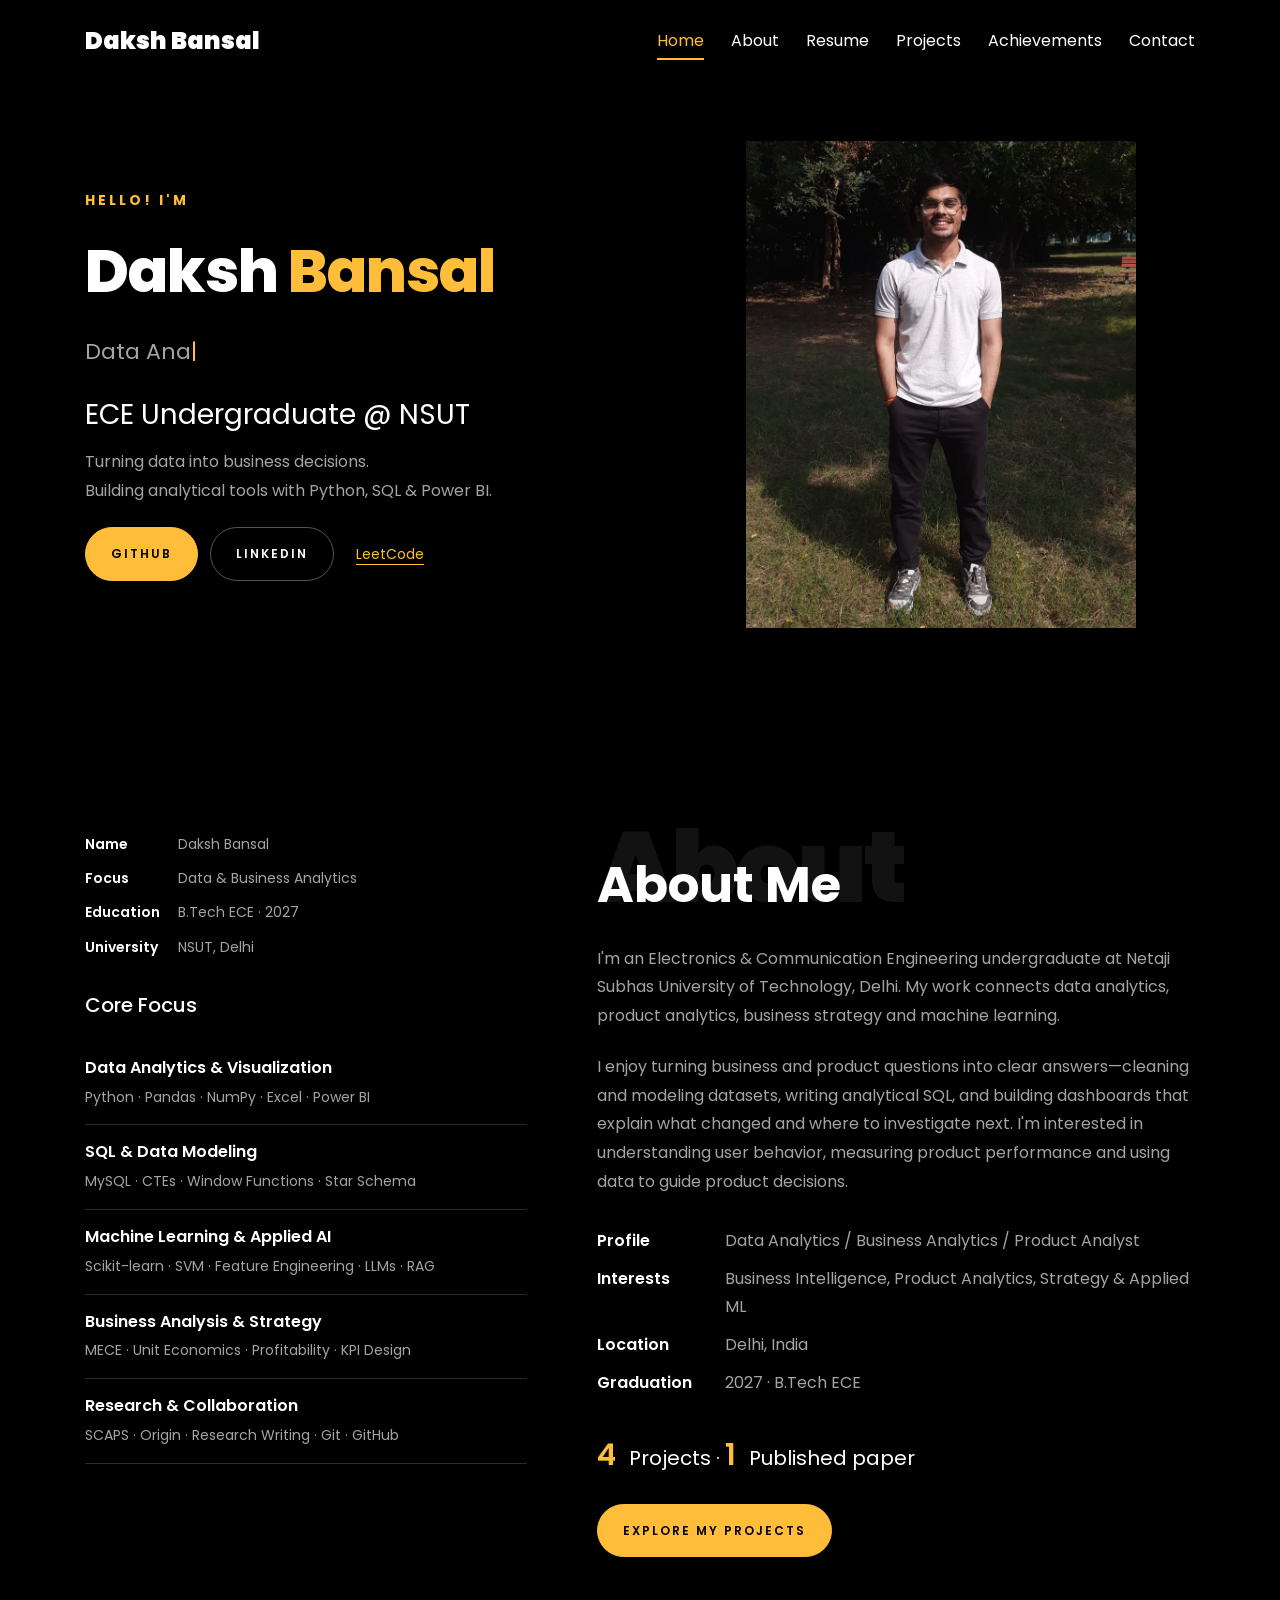
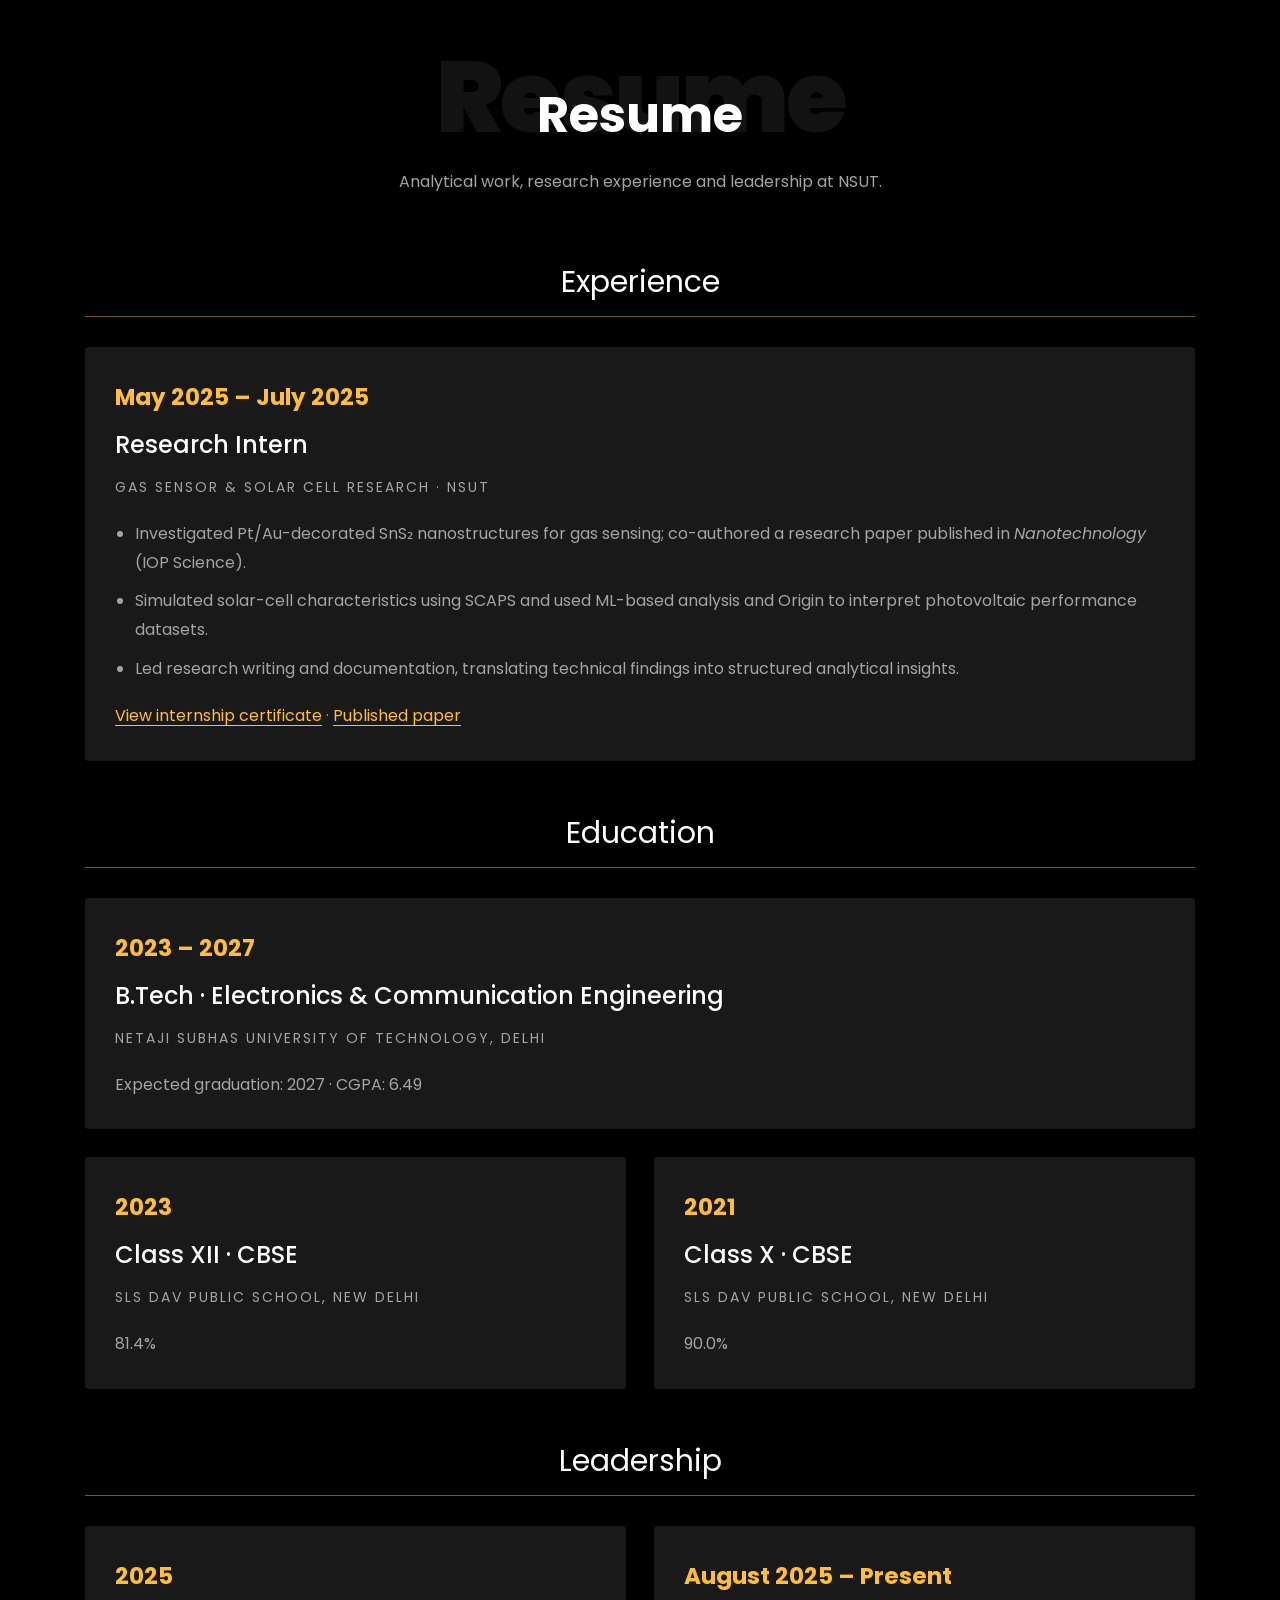
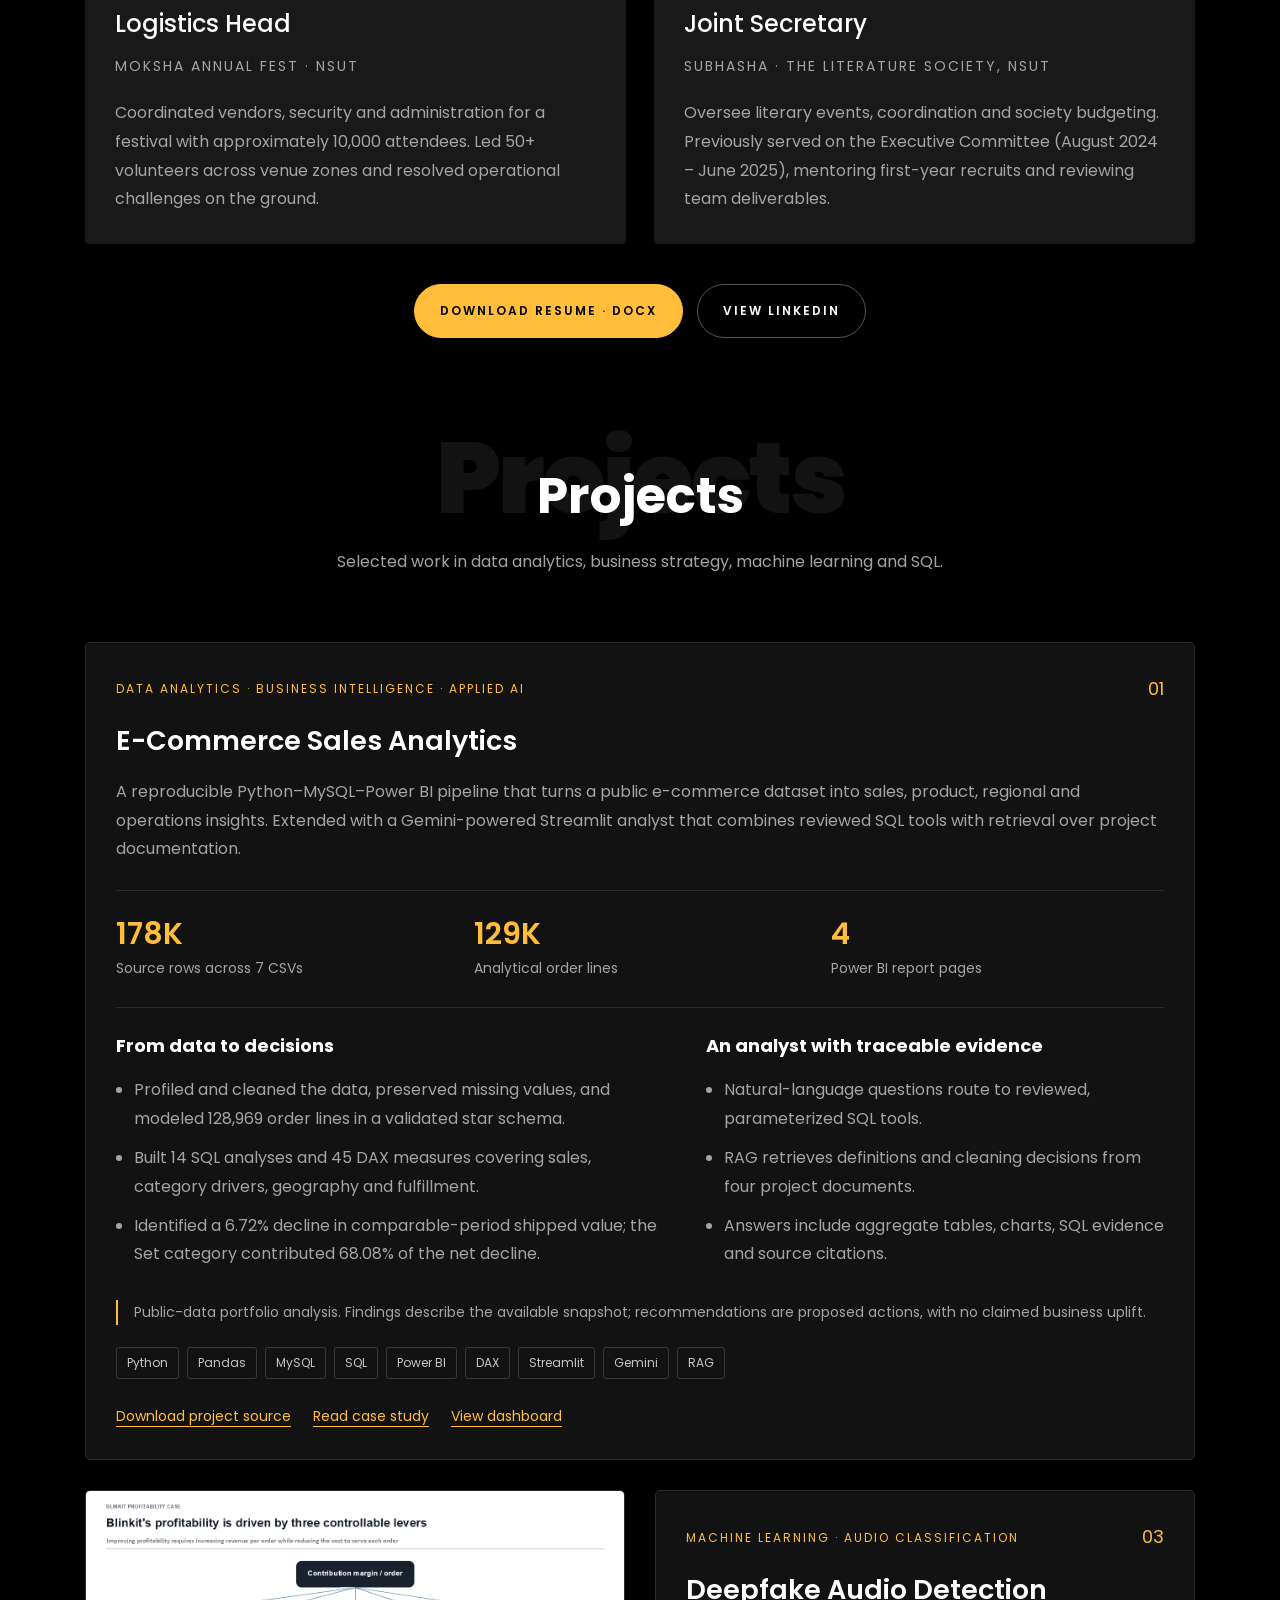
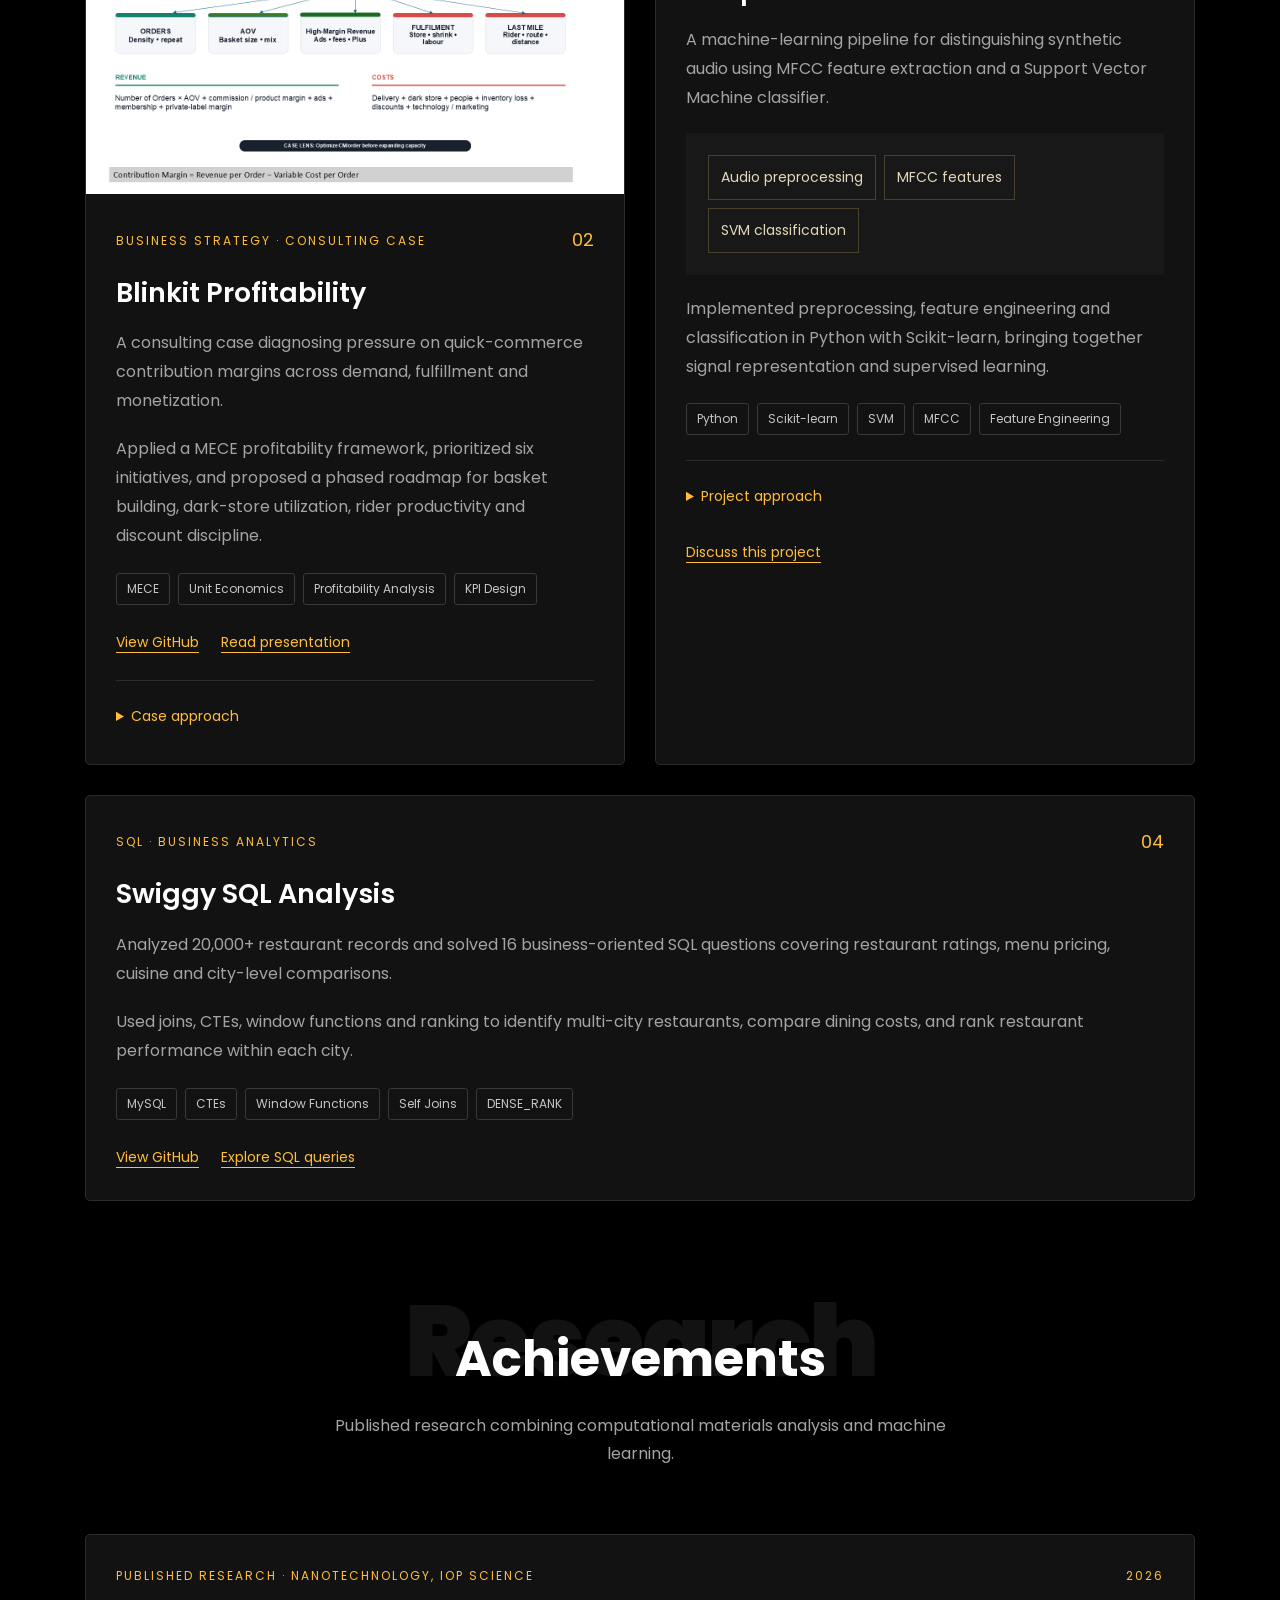
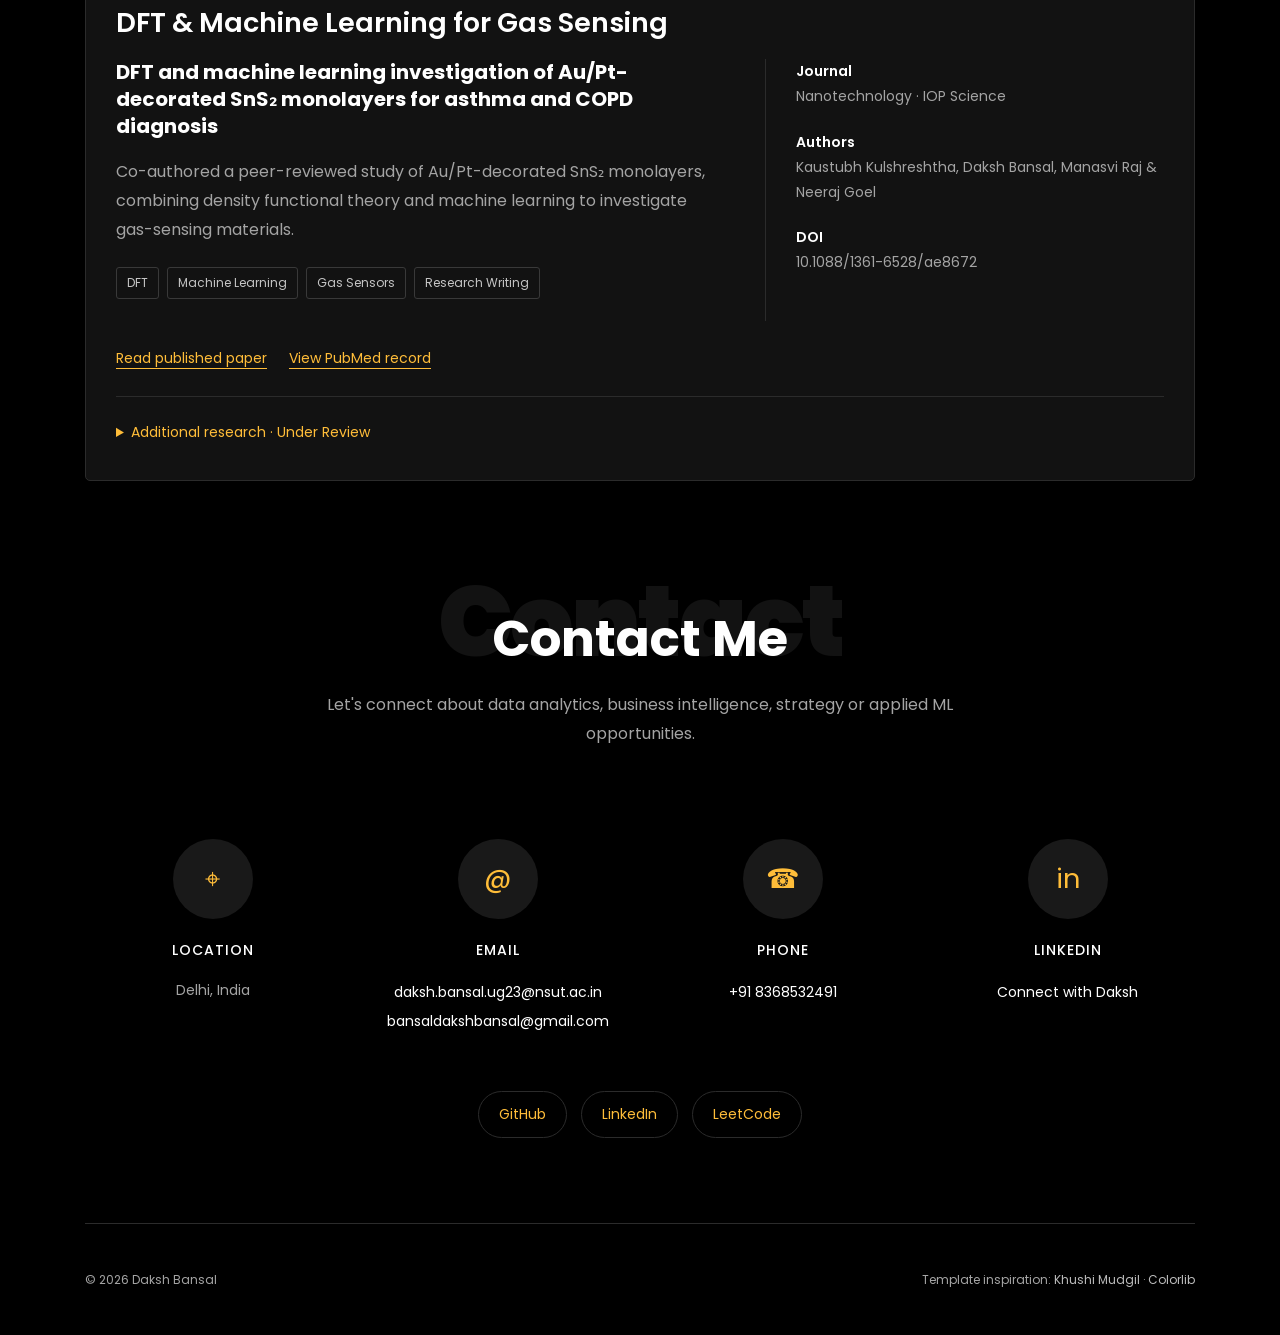
==== index.html @ 9ff2d32c "Update accessible headline roles" ====
<!doctype html>
<html lang="en">
<head>
  <meta charset="utf-8">
  <meta name="viewport" content="width=device-width,initial-scale=1">
  <title>Daksh Bansal | Data Analytics &amp; Business Strategy</title>
  <meta name="description" content="Daksh Bansal — NSUT ECE undergraduate working across data analytics, business strategy and machine learning. Explore E-Commerce Sales Analytics, SQL projects and published research.">
  <meta name="theme-color" content="#000000">
  <meta property="og:title" content="Daksh Bansal | Data Analytics &amp; Business Strategy">
  <meta property="og:description" content="Data analytics, business strategy, machine learning and published research. Explore Daksh's projects and experience.">
  <meta property="og:type" content="website">
  <meta property="og:url" content="https://daksh-bansal-portfolio.sunlitisle4.chatgpt.site">
  <link rel="canonical" href="https://daksh-bansal-portfolio.sunlitisle4.chatgpt.site">
  <link rel="icon" type="image/svg+xml" href="data:image/svg+xml,%3Csvg xmlns='http://www.w3.org/2000/svg' viewBox='0 0 64 64'%3E%3Crect width='64' height='64' rx='12' fill='%23000'/%3E%3Ctext x='32' y='43' text-anchor='middle' font-family='Arial' font-size='30' font-weight='700' fill='%23ffbd39'%3EDB%3C/text%3E%3C/svg%3E">
  <link rel="preconnect" href="https://fonts.googleapis.com">
  <link rel="preconnect" href="https://fonts.gstatic.com" crossorigin>
  <link href="https://fonts.googleapis.com/css2?family=Poppins:wght@400;500;600;700;800;900&display=swap" rel="stylesheet">
  <link rel="stylesheet" href="styles.css">
  <script src="app.js" defer></script>
</head>
<body>
<a class="skip" href="#main">Skip to content</a>
<header class="site-header"><nav class="container nav" aria-label="Main navigation">
  <a class="brand" href="#home-section">Daksh Bansal</a>
  <button class="menu-toggle" aria-expanded="false" aria-controls="nav-links">Menu <span aria-hidden="true">☰</span></button>
  <div class="nav-links" id="nav-links">
    <a class="active" href="#home-section">Home</a><a href="#about-section">About</a><a href="#resume-section">Resume</a><a href="#project-section">Projects</a><a href="#achievement-section">Achievements</a><a href="#contact-section">Contact</a>
  </div>
</nav></header>
<main id="main">
<section class="hero container" id="home-section" aria-labelledby="hero-title">
  <div class="hero-copy"><p class="eyebrow">Hello! I'm</p><h1 id="hero-title">Daksh <span>Bansal</span></h1>
    <p class="role" aria-label="Data Analytics, Business Analyst, Product Analyst and Machine Learning"><span id="typing">Data Analytics</span><span class="cursor" aria-hidden="true">|</span></p>
    <h2>ECE Undergraduate @ NSUT</h2>
    <p class="hero-description">Turning data into business decisions.<br> Building analytical tools with Python, SQL &amp; Power BI.</p>
    <div class="actions"><a class="button primary" href="https://github.com/Daks5" target="_blank" rel="noopener noreferrer">GitHub</a><a class="button outline" href="https://www.linkedin.com/in/daksh-bansal-36666b278/" target="_blank" rel="noopener noreferrer">LinkedIn</a><a class="text-link" href="https://leetcode.com/u/daksh5055/" target="_blank" rel="noopener noreferrer">LeetCode</a></div>
  </div>
  <div class="hero-portrait"><img src="assets/daksh-bansal.jpeg" width="901" height="1038" alt="Daksh Bansal standing outdoors" fetchpriority="high"></div>
</section>
<section class="section container" id="about-section" aria-labelledby="about-title">
  <div class="about-grid">
    <div>
      <div class="profile-facts"><dl class="facts"><dt>Name</dt><dd>Daksh Bansal</dd><dt>Focus</dt><dd>Data &amp; Business Analytics</dd><dt>Education</dt><dd>B.Tech ECE · 2027</dd><dt>University</dt><dd>NSUT, Delhi</dd></dl></div>
      <h3 class="core-label">Core Focus</h3>
      <div class="skill-row"><strong>Data Analytics &amp; Visualization</strong><span>Python · Pandas · NumPy · Excel · Power BI</span></div>
      <div class="skill-row"><strong>SQL &amp; Data Modeling</strong><span>MySQL · CTEs · Window Functions · Star Schema</span></div>
      <div class="skill-row"><strong>Machine Learning &amp; Applied AI</strong><span>Scikit-learn · SVM · Feature Engineering · LLMs · RAG</span></div>
      <div class="skill-row"><strong>Business Analysis &amp; Strategy</strong><span>MECE · Unit Economics · Profitability · KPI Design</span></div>
      <div class="skill-row"><strong>Research &amp; Collaboration</strong><span>SCAPS · Origin · Research Writing · Git · GitHub</span></div>
    </div>
    <div class="about-copy">
      <div class="section-heading"><span class="ghost" aria-hidden="true">About</span><h2 id="about-title">About Me</h2></div>
      <p>I'm an Electronics &amp; Communication Engineering undergraduate at Netaji Subhas University of Technology, Delhi. My work connects data analytics, product analytics, business strategy and machine learning.</p>
      <p>I enjoy turning business and product questions into clear answers—cleaning and modeling datasets, writing analytical SQL, and building dashboards that explain what changed and where to investigate next. I'm interested in understanding user behavior, measuring product performance and using data to guide product decisions.</p>
      <dl class="facts detail-facts"><dt>Profile</dt><dd>Data Analytics / Business Analytics / Product Analyst</dd><dt>Interests</dt><dd>Business Intelligence, Product Analytics, Strategy &amp; Applied ML</dd><dt>Location</dt><dd>Delhi, India</dd><dt>Graduation</dt><dd>2027 · B.Tech ECE</dd></dl>
      <p class="count"><strong>4</strong> Projects <span aria-hidden="true">·</span> <strong>1</strong> Published paper</p>
      <a class="button primary" href="#project-section">Explore my projects</a>
    </div>
  </div>
</section>
<section class="section container" id="resume-section" aria-labelledby="resume-title">
  <div class="section-heading"><span class="ghost" aria-hidden="true">Resume</span><h2 id="resume-title">Resume</h2><p>Analytical work, research experience and leadership at NSUT.</p></div>
  <h3 class="subsection-title">Experience</h3>
  <div class="resume-grid">
    <article class="resume-card wide"><span class="date">May 2025 – July 2025</span><h3>Research Intern</h3><span class="position">Gas Sensor &amp; Solar Cell Research · NSUT</span>
      <ul><li>Investigated Pt/Au-decorated SnS₂ nanostructures for gas sensing; co-authored a research paper published in <em>Nanotechnology</em> (IOP Science).</li><li>Simulated solar-cell characteristics using SCAPS and used ML-based analysis and Origin to interpret photovoltaic performance datasets.</li><li>Led research writing and documentation, translating technical findings into structured analytical insights.</li></ul>
      <p><a href="https://drive.google.com/file/d/16wXRYMRkcN787e_S3yydGKHLejYcrH81/view?usp=sharing" target="_blank" rel="noopener noreferrer">View internship certificate</a> <span aria-hidden="true">·</span> <a href="https://iopscience.iop.org/article/10.1088/1361-6528/ae8672" target="_blank" rel="noopener noreferrer">Published paper</a></p>
    </article>
  </div>
  <h3 class="subsection-title">Education</h3>
  <div class="resume-grid">
    <article class="resume-card wide"><span class="date">2023 – 2027</span><h3>B.Tech · Electronics &amp; Communication Engineering</h3><span class="position">Netaji Subhas University of Technology, Delhi</span><p>Expected graduation: 2027 · CGPA: 6.49</p></article>
    <article class="resume-card"><span class="date">2023</span><h3>Class XII · CBSE</h3><span class="position">SLS DAV Public School, New Delhi</span><p>81.4%</p></article>
    <article class="resume-card"><span class="date">2021</span><h3>Class X · CBSE</h3><span class="position">SLS DAV Public School, New Delhi</span><p>90.0%</p></article>
  </div>
  <h3 class="subsection-title">Leadership</h3>
  <div class="resume-grid">
    <article class="resume-card"><span class="date">2025</span><h3>Logistics Head</h3><span class="position">Moksha Annual Fest · NSUT</span><p>Coordinated vendors, security and administration for a festival with approximately 10,000 attendees. Led 50+ volunteers across venue zones and resolved operational challenges on the ground.</p></article>
    <article class="resume-card"><span class="date">August 2025 – Present</span><h3>Joint Secretary</h3><span class="position">Subhasha · The Literature Society, NSUT</span><p>Oversee literary events, coordination and society budgeting. Previously served on the Executive Committee (August 2024 – June 2025), mentoring first-year recruits and reviewing team deliverables.</p></article>
  </div>
  <div class="center-actions"><a class="button primary" href="assets/Daksh-Bansal-Resume.docx" download>Download Resume · DOCX</a><a class="button outline" href="https://www.linkedin.com/in/daksh-bansal-36666b278/" target="_blank" rel="noopener noreferrer">View LinkedIn</a></div>
</section>
<section class="section container" id="project-section" aria-labelledby="projects-title">
  <div class="section-heading"><span class="ghost" aria-hidden="true">Projects</span><h2 id="projects-title">Projects</h2><p>Selected work in data analytics, business strategy, machine learning and SQL.</p></div>
  <div class="project-grid">
    <article class="project-card featured" id="ecommerce-analytics">
      <div class="project-content"><div class="project-meta"><span>Data Analytics · Business Intelligence · Applied AI</span><span class="number">01</span></div><h3>E-Commerce Sales Analytics</h3>
        <p>A reproducible Python–MySQL–Power BI pipeline that turns a public e-commerce dataset into sales, product, regional and operations insights. Extended with a Gemini-powered Streamlit analyst that combines reviewed SQL tools with retrieval over project documentation.</p>
        <div class="project-metrics"><div><strong>178K</strong><span>Source rows across 7 CSVs</span></div><div><strong>129K</strong><span>Analytical order lines</span></div><div><strong>4</strong><span>Power BI report pages</span></div></div>
        <div class="project-split"><div><h4>From data to decisions</h4><ul><li>Profiled and cleaned the data, preserved missing values, and modeled 128,969 order lines in a validated star schema.</li><li>Built 14 SQL analyses and 45 DAX measures covering sales, category drivers, geography and fulfillment.</li><li>Identified a 6.72% decline in comparable-period shipped value; the Set category contributed 68.08% of the net decline.</li></ul></div><div><h4>An analyst with traceable evidence</h4><ul><li>Natural-language questions route to reviewed, parameterized SQL tools.</li><li>RAG retrieves definitions and cleaning decisions from four project documents.</li><li>Answers include aggregate tables, charts, SQL evidence and source citations.</li></ul></div></div>
        <p class="evidence-note">Public-data portfolio analysis. Findings describe the available snapshot; recommendations are proposed actions, with no claimed business uplift.</p>
        <div class="tech-stack"><span>Python</span><span>Pandas</span><span>MySQL</span><span>SQL</span><span>Power BI</span><span>DAX</span><span>Streamlit</span><span>Gemini</span><span>RAG</span></div>
        <div class="project-links"><a href="assets/E-Commerce-Sales-Analytics-Source.zip" download>Download project source</a><a href="assets/ecommerce-case-study.html" target="_blank" rel="noopener noreferrer">Read case study</a><a href="assets/commerce-sales.png" target="_blank" rel="noopener noreferrer">View dashboard</a></div>
      </div>
    </article>
    <article class="project-card" id="blinkit-case"><div class="project-image"><img src="assets/blinkit-framework.png" loading="lazy" width="1600" height="900" alt="Blinkit consulting case profitability framework"></div>
      <div class="project-content"><div class="project-meta"><span>Business Strategy · Consulting Case</span><span class="number">02</span></div><h3>Blinkit Profitability</h3><p>A consulting case diagnosing pressure on quick-commerce contribution margins across demand, fulfillment and monetization.</p><p>Applied a MECE profitability framework, prioritized six initiatives, and proposed a phased roadmap for basket building, dark-store utilization, rider productivity and discount discipline.</p><div class="tech-stack"><span>MECE</span><span>Unit Economics</span><span>Profitability Analysis</span><span>KPI Design</span></div><div class="project-links"><a href="https://github.com/Daks5/Blinkit-Profitability-Consulting-Case" target="_blank" rel="noopener noreferrer">View GitHub</a><a href="https://github.com/Daks5/Blinkit-Profitability-Consulting-Case/blob/main/Blinkit_Profitability_Consulting_Case.pdf" target="_blank" rel="noopener noreferrer">Read presentation</a></div><details class="details"><summary>Case approach</summary><p>Structured the problem through a profitability tree, compared initiatives by impact and effort, and proposed a six-month implementation roadmap. This is an independent portfolio case; illustrative assumptions are distinguished from company financial data in the presentation.</p></details></div>
    </article>
    <article class="project-card" id="deepfake-project"><div class="project-content"><div class="project-meta"><span>Machine Learning · Audio Classification</span><span class="number">03</span></div><h3>Deepfake Audio Detection</h3><p>A machine-learning pipeline for distinguishing synthetic audio using MFCC feature extraction and a Support Vector Machine classifier.</p><div class="ml-pipeline" aria-label="Audio classification pipeline"><span>Audio preprocessing</span><span>MFCC features</span><span>SVM classification</span></div><p>Implemented preprocessing, feature engineering and classification in Python with Scikit-learn, bringing together signal representation and supervised learning.</p><div class="tech-stack"><span>Python</span><span>Scikit-learn</span><span>SVM</span><span>MFCC</span><span>Feature Engineering</span></div><details class="details"><summary>Project approach</summary><p>The workflow transforms audio recordings into numerical features before classification. MFCCs describe the spectral characteristics of audio, and an SVM separates the feature representations into classes.</p><p>Focus: preprocessing, feature extraction and classification pipeline development.</p></details><div class="project-links"><a href="mailto:daksh.bansal.ug23@nsut.ac.in?subject=Deepfake%20Audio%20Detection%20project">Discuss this project</a></div></div>
    </article>
    <article class="project-card wide" id="swiggy-project"><div class="project-content"><div class="project-meta"><span>SQL · Business Analytics</span><span class="number">04</span></div><h3>Swiggy SQL Analysis</h3><p>Analyzed 20,000+ restaurant records and solved 16 business-oriented SQL questions covering restaurant ratings, menu pricing, cuisine and city-level comparisons.</p><p>Used joins, CTEs, window functions and ranking to identify multi-city restaurants, compare dining costs, and rank restaurant performance within each city.</p><div class="tech-stack"><span>MySQL</span><span>CTEs</span><span>Window Functions</span><span>Self Joins</span><span>DENSE_RANK</span></div><div class="project-links"><a href="https://github.com/Daks5/Swiggy-SQL-Analysis" target="_blank" rel="noopener noreferrer">View GitHub</a><a href="https://github.com/Daks5/Swiggy-SQL-Analysis/blob/main/queries/Business_queries.sql" target="_blank" rel="noopener noreferrer">Explore SQL queries</a></div></div></article>
  </div>
</section>
<section class="section container" id="achievement-section" aria-labelledby="achievements-title">
  <div class="section-heading"><span class="ghost" aria-hidden="true">Research</span><h2 id="achievements-title">Achievements</h2><p>Published research combining computational materials analysis and machine learning.</p></div>
  <div class="project-grid">
    <article class="project-card research" id="published-research"><div class="project-content"><div class="project-meta"><span>Published Research · Nanotechnology, IOP Science</span><span>2026</span></div><h3>DFT &amp; Machine Learning for Gas Sensing</h3><div class="research-details"><div><h4 class="paper-title">DFT and machine learning investigation of Au/Pt-decorated SnS₂ monolayers for asthma and COPD diagnosis</h4><p>Co-authored a peer-reviewed study of Au/Pt-decorated SnS₂ monolayers, combining density functional theory and machine learning to investigate gas-sensing materials.</p><div class="tech-stack"><span>DFT</span><span>Machine Learning</span><span>Gas Sensors</span><span>Research Writing</span></div></div><div class="paper-info"><p><strong>Journal</strong>Nanotechnology · IOP Science</p><p><strong>Authors</strong>Kaustubh Kulshreshtha, Daksh Bansal, Manasvi Raj &amp; Neeraj Goel</p><p><strong>DOI</strong>10.1088/1361-6528/ae8672</p></div></div><div class="project-links"><a href="https://iopscience.iop.org/article/10.1088/1361-6528/ae8672" target="_blank" rel="noopener noreferrer">Read published paper</a><a href="https://pubmed.ncbi.nlm.nih.gov/42409050/" target="_blank" rel="noopener noreferrer">View PubMed record</a></div><details class="details"><summary>Additional research · Under Review</summary><h4 class="paper-title">Enhanced Efficiency in Cs₃Bi₂I₉ Perovskite Solar Cells</h4><p><strong>Status: Under Review</strong> — Manuscript currently under review at an international peer-reviewed journal.</p><p>Investigated efficiency optimization and moisture degradation in Cs₃Bi₂I₉ Perovskite Solar Cells using SCAPS simulation, DFT analysis, Machine Learning.</p><p>Led overall research coordination and documentation.</p></details></div></article>
  </div>
</section>
<section class="section container" id="contact-section" aria-labelledby="contact-title"><div class="section-heading"><span class="ghost" aria-hidden="true">Contact</span><h2 id="contact-title">Contact Me</h2><p>Let's connect about data analytics, business intelligence, strategy or applied ML opportunities.</p></div><div class="contact-grid"><div class="contact-item"><div class="contact-icon" aria-hidden="true">⌖</div><h3>Location</h3><p>Delhi, India</p></div><div class="contact-item"><div class="contact-icon" aria-hidden="true">@</div><h3>Email</h3><a href="mailto:daksh.bansal.ug23@nsut.ac.in">daksh.bansal.ug23@nsut.ac.in</a><br><a href="mailto:bansaldakshbansal@gmail.com">bansaldakshbansal@gmail.com</a></div><div class="contact-item"><div class="contact-icon" aria-hidden="true">☎</div><h3>Phone</h3><a href="tel:+918368532491">+91 8368532491</a></div><div class="contact-item"><div class="contact-icon" aria-hidden="true">in</div><h3>LinkedIn</h3><a href="https://www.linkedin.com/in/daksh-bansal-36666b278/" target="_blank" rel="noopener noreferrer">Connect with Daksh</a></div></div><div class="contact-social"><a href="https://github.com/Daks5" target="_blank" rel="noopener noreferrer">GitHub</a><a href="https://www.linkedin.com/in/daksh-bansal-36666b278/" target="_blank" rel="noopener noreferrer">LinkedIn</a><a href="https://leetcode.com/u/daksh5055/" target="_blank" rel="noopener noreferrer">LeetCode</a></div></section>
<dialog id="image-dialog" class="lightbox" aria-label="Dashboard image"><button class="lightbox-close">Close</button><img alt=""><p></p></dialog>
</main>
<footer class="container footer"><p>© <span id="year">2026</span> Daksh Bansal</p><p>Template inspiration: <a href="https://khushimudgil.github.io/" target="_blank" rel="noopener noreferrer">Khushi Mudgil</a> · <a href="https://colorlib.com/" target="_blank" rel="noopener noreferrer">Colorlib</a></p></footer>
</body></html>
---- styles.css ----
:root{--gold:#ffbd39;--bg:#000;--card:#191919;--muted:#a4a4a4;--line:#2b2b2b;--white:#fff;color-scheme:dark}
*{box-sizing:border-box}html{scroll-behavior:smooth;scroll-padding-top:100px}body{margin:0;background:var(--bg);color:var(--white);font-family:'Poppins',Arial,sans-serif;font-size:16px;line-height:1.8}a{color:inherit;text-decoration:none}button{font:inherit}img{display:block;max-width:100%;height:auto}p{margin:0 0 22px;color:var(--muted)}h1,h2,h3,h4{line-height:1.35;margin:0 0 18px}h2{font-size:32px;font-weight:600}h3{font-size:24px;font-weight:500}strong{font-weight:600}.container{width:min(1110px,calc(100% - 48px));margin:auto}.site-header{position:sticky;top:0;z-index:10;background:rgba(0,0,0,.96)}.nav{min-height:82px;display:flex;align-items:center;justify-content:space-between;gap:30px}.brand{font-size:24px;font-weight:900}.nav-links{display:flex;gap:38px}.nav-links a{position:relative;padding:18px 0;font-size:16px}.nav-links a:after{content:'';position:absolute;left:0;bottom:13px;height:2px;width:0;background:var(--gold);transition:width .2s}.nav-links a:hover,.nav-links .active{color:var(--gold)}.nav-links a:hover:after,.nav-links .active:after{width:100%}.menu-toggle{display:none;background:none;border:0;color:#ddd;padding:10px 0}.skip{position:fixed;top:-80px;left:12px;background:var(--gold);color:#000;padding:12px;z-index:100}.skip:focus{top:12px}a:focus-visible,button:focus-visible,summary:focus-visible{outline:3px solid var(--gold);outline-offset:5px}
.hero{display:grid;grid-template-columns:1.1fr 1fr;gap:45px;align-items:center;min-height:650px;padding-top:30px;padding-bottom:75px}.eyebrow{color:var(--gold);font-size:14px;letter-spacing:3px;text-transform:uppercase;font-weight:700;margin-bottom:22px}.hero h1{font-size:60px;font-weight:800;line-height:1.2;letter-spacing:-1px;margin-bottom:25px}.hero h1 span{color:var(--gold)}.role{font-size:22px;min-height:40px;margin-bottom:24px}.cursor{color:var(--gold);animation:blink 1s step-end infinite}.hero h2{font-size:28px;font-weight:400;margin-bottom:14px}.hero-description{font-size:16px}.actions{display:flex;align-items:center;flex-wrap:wrap;gap:12px}.button{display:inline-flex;justify-content:center;align-items:center;min-height:52px;padding:15px 25px;border-radius:30px;border:1px solid #555;font-size:12px;font-weight:600;text-transform:uppercase;letter-spacing:2px;transition:background .2s,color .2s,transform .2s}.button:hover{transform:translateY(-2px)}.button.primary{background:var(--gold);border-color:var(--gold);color:#000}.button.primary:hover{background:#ffd275}.button.outline:hover{background:#fff;color:#000;border-color:#fff}.text-link{font-size:14px;color:var(--gold);text-decoration:underline;text-underline-offset:5px;padding:10px}.hero-work{display:block;background:#131313;border:1px solid var(--line);padding:24px;transition:border-color .2s}.hero-work:hover{border-color:var(--gold)}.hero-work-top{display:flex;justify-content:space-between;align-items:center;gap:12px;margin-bottom:20px}.hero-work-top .eyebrow{margin:0;font-size:12px;letter-spacing:2px}.small-label{font-size:12px;color:var(--muted)}.hero-dashboard{margin:0 -24px;background:#0c1420}.hero-dashboard img{width:100%;height:auto}.hero-work-caption{padding-top:23px}.hero-work-caption h3{font-weight:600;margin-bottom:2px}.hero-work-caption p{font-size:14px}.mini-stats{display:grid;grid-template-columns:repeat(3,1fr);gap:15px;border-top:1px solid var(--line);padding-top:15px}.mini-stats span{font-size:12px;color:var(--muted)}.mini-stats strong{display:block;color:var(--gold);font-size:24px;line-height:1.4}
.section{padding:100px 0 25px}.section-heading{position:relative;text-align:center;margin-bottom:65px;isolation:isolate}.section-heading .ghost{position:absolute;left:0;right:0;top:-35px;font-size:100px;font-weight:900;line-height:1;letter-spacing:-3px;color:#121212;z-index:-1;pointer-events:none}.section-heading h2{font-size:50px;font-weight:700;margin-bottom:18px}.section-heading p{max-width:680px;margin:0 auto}.about-grid{display:grid;grid-template-columns:.85fr 1.15fr;gap:70px}.profile-facts{display:flex;align-items:center;gap:22px;margin-bottom:32px}.monogram{width:110px;height:110px;flex-shrink:0;background:#191919;display:grid;place-items:center;border:1px solid #3a3a3a;font-size:40px;font-weight:700;color:var(--gold)}.facts{display:grid;grid-template-columns:auto 1fr;gap:9px 18px;font-size:14px;margin:0}.facts dt{color:#fff;font-weight:600}.facts dd{margin:0;color:var(--muted)}.core-label{font-size:20px;margin-bottom:22px}.skill-row{border-bottom:1px solid var(--line);padding:13px 0}.skill-row strong{display:block;font-size:16px;color:#fff}.skill-row span{font-size:14px;color:var(--muted)}.about-copy .section-heading{text-align:left;margin-top:20px;margin-bottom:25px}.about-copy .section-heading .ghost{right:auto}.about-copy p{margin-bottom:22px}.detail-facts{margin:30px 0;font-size:16px;grid-template-columns:110px 1fr}.count{font-size:20px;color:#fff}.count strong{font-size:30px;color:var(--gold);margin-right:8px}.subsection-title{font-size:30px;text-align:center;margin:52px 0 30px;font-weight:400;padding-bottom:14px;border-bottom:1px solid #76591c}.resume-grid{display:grid;grid-template-columns:1fr 1fr;gap:28px}.resume-card{background:var(--card);padding:30px;border-radius:4px}.date{font-size:23px;font-weight:700;color:var(--gold);display:block;margin-bottom:10px}.position{font-size:14px;text-transform:uppercase;letter-spacing:2px;color:var(--muted)}.resume-card h3{margin-bottom:12px}.resume-card p{margin-top:18px;margin-bottom:0}.resume-card ul{color:var(--muted);padding-left:20px;margin:18px 0 0}.resume-card li{margin:10px 0}.resume-card a,.inline-link{color:var(--gold);text-decoration:underline;text-underline-offset:4px}.wide{grid-column:1 / -1}.school-grid{display:grid;grid-template-columns:1fr 1fr;gap:28px}.school-grid h3{font-size:22px}.center-actions{display:flex;flex-wrap:wrap;justify-content:center;gap:14px;margin-top:40px}
.project-grid{display:grid;grid-template-columns:1fr 1fr;gap:30px}.project-card{border:1px solid var(--line);background:#121212;overflow:hidden;border-radius:5px;min-width:0}.project-card.featured{grid-column:1 / -1}.project-image{position:relative;background:#0b1017}.project-image img{width:100%;aspect-ratio:16/9;object-fit:contain}.project-card.featured .project-image img{aspect-ratio:auto;max-height:620px}.project-content{padding:30px}.project-meta{display:flex;justify-content:space-between;align-items:center;gap:15px;margin-bottom:18px;font-size:12px;text-transform:uppercase;letter-spacing:2px;color:var(--gold)}.project-meta .number{font-size:18px;letter-spacing:0}.project-content h3{font-size:27px;font-weight:600}.project-content p{margin-bottom:20px}.badge{position:absolute;top:18px;left:18px;background:var(--gold);color:#000;padding:5px 13px;font-size:12px;font-weight:600;letter-spacing:1px;border-radius:3px}.tech-stack{display:flex;flex-wrap:wrap;gap:8px;margin:22px 0}.tech-stack span{font-size:12px;line-height:1.5;padding:6px 10px;border:1px solid #393939;border-radius:3px;color:#c5c5c5}.project-links{display:flex;gap:22px;flex-wrap:wrap;align-items:center;margin-top:25px}.project-links a{font-size:14px;color:var(--gold);text-decoration:underline;text-underline-offset:5px}.project-links button{background:none;border:0;color:var(--gold);padding:0;font-size:14px;text-decoration:underline;text-underline-offset:5px;cursor:pointer}.project-metrics{display:grid;grid-template-columns:repeat(3,1fr);gap:25px;margin:26px 0;padding:24px 0;border-top:1px solid var(--line);border-bottom:1px solid var(--line)}.project-metrics strong{font-size:30px;color:var(--gold);display:block;line-height:1.3}.project-metrics span{font-size:14px;color:var(--muted)}.project-split{display:grid;grid-template-columns:1.2fr 1fr;gap:40px}.project-split h4{font-size:18px}.project-split ul{color:var(--muted);padding-left:18px;margin-top:10px}.project-split li{margin:10px 0}.evidence-note{font-size:14px;border-left:2px solid var(--gold);padding-left:16px;margin-top:15px}.project-card.research{grid-column:1/-1}.research h3{max-width:800px}.research-details{display:grid;grid-template-columns:1.5fr 1fr;gap:50px}.paper-info{border-left:1px solid var(--line);padding-left:30px;color:var(--muted);font-size:14px}.paper-info strong{color:#fff;display:block}.ml-pipeline{display:flex;flex-wrap:wrap;gap:8px;padding:22px;background:#181818;margin-bottom:20px}.ml-pipeline span{font-size:14px;padding:9px 12px;border:1px solid #49402d;color:#e3d7bb}.paper-title{font-size:20px!important}.details{margin-top:25px;border-top:1px solid var(--line);padding-top:18px}.details summary{cursor:pointer;font-size:14px;color:var(--gold);padding:5px 0}.details p{font-size:14px;margin-top:15px}.details-gallery{display:grid;grid-template-columns:1fr 1fr;gap:16px;margin-top:20px}.details-gallery figure{margin:0}.details-gallery figcaption{font-size:12px;color:var(--muted);margin-top:8px}.details-gallery button{display:block;border:1px solid var(--line);padding:0;cursor:zoom-in;background:none;width:100%}.details-gallery img{width:100%}
.contact-grid{display:grid;grid-template-columns:repeat(4,1fr);gap:30px;text-align:center}.contact-item{padding:25px 10px}.contact-icon{width:80px;height:80px;border-radius:50%;background:#191919;display:grid;place-items:center;margin:0 auto 22px;color:var(--gold);font-size:27px}.contact-item h3{font-size:14px;letter-spacing:1px;text-transform:uppercase}.contact-item p,.contact-item a{font-size:14px;overflow-wrap:anywhere}.contact-item a:hover{color:var(--gold)}.contact-social{display:flex;justify-content:center;gap:14px;margin:30px 0 60px;flex-wrap:wrap}.contact-social a{padding:10px 20px;border:1px solid var(--line);border-radius:30px;color:var(--gold);font-size:14px}.footer{display:flex;justify-content:space-between;gap:20px;text-align:center;padding-top:45px;padding-bottom:45px;border-top:1px solid var(--line)}.footer p{font-size:12px;margin:0}.footer a{color:#bcbcbc}.lightbox{width:min(1200px,95vw);max-height:92vh;background:#111;color:#fff;border:1px solid #555;padding:15px}.lightbox::backdrop{background:rgba(0,0,0,.9)}.lightbox-close{display:block;margin:0 0 12px auto;padding:7px 15px;background:#222;color:#fff;border:1px solid #777;border-radius:4px;cursor:pointer}.lightbox img{width:100%;max-height:78vh;object-fit:contain}.lightbox p{margin:10px 0 0;font-size:14px;text-align:center}
.nav-links{gap:27px}.hero-portrait{display:flex;justify-content:center;align-items:center}.hero-portrait img{width:min(100%,390px);aspect-ratio:4/5;object-fit:cover;object-position:center 35%}.profile-photo{width:110px;height:110px;flex-shrink:0;object-fit:cover;object-position:center 20%;border-radius:3px}
@keyframes blink{50%{opacity:0}}@media(min-width:1400px){.hero{min-height:720px}}
@media(max-width:1000px){.nav-links{gap:24px}.hero{gap:25px}.hero h1{font-size:50px}.hero h2{font-size:23px}.about-grid{gap:40px}.profile-facts{gap:14px}.monogram{width:85px;height:100px}.hero-work{padding:20px}.hero-dashboard{margin:0 -20px}.section-heading .ghost{font-size:85px}.section-heading h2{font-size:42px}}
@media(max-width:760px){html{scroll-padding-top:80px}.container{width:calc(100% - 36px)}.nav{min-height:74px;flex-wrap:wrap;gap:0}.brand{font-size:22px}.menu-toggle{display:block}.nav-links{display:none;width:100%;padding:6px 0 20px;gap:0}.nav-links.open{display:flex;flex-direction:column}.nav-links a{padding:9px 0}.nav-links a:after{bottom:6px;max-width:110px}.hero{grid-template-columns:1fr;gap:35px;padding-top:65px;padding-bottom:50px;min-height:auto}.hero h1{font-size:clamp(40px,9vw,58px)}.hero h2{font-size:24px}.hero-work{margin-top:10px}.hero-copy{padding:0 2px}.role{font-size:20px}.hero-work-top .small-label{font-size:12px}.section{padding-top:90px}.about-grid,.resume-grid,.school-grid,.project-grid,.project-split,.research-details{grid-template-columns:1fr;gap:28px}.section-heading .ghost{font-size:62px;letter-spacing:-2px;top:-19px}.section-heading h2{font-size:36px}.section-heading{margin-bottom:40px}.about-copy .section-heading{margin-top:30px}.profile-facts{gap:20px}.monogram{width:105px;height:105px}.detail-facts{grid-template-columns:90px 1fr;gap:12px;font-size:14px}.resume-card{padding:25px}.project-content{padding:24px}.project-content h3{font-size:24px}.project-metrics{gap:14px}.project-metrics strong{font-size:25px}.project-metrics span{font-size:12px}.project-split{gap:12px}.paper-info{border-left:0;border-top:1px solid var(--line);padding:20px 0 0}.contact-grid{grid-template-columns:1fr;gap:0}.contact-item{padding:18px 0}.contact-icon{width:65px;height:65px;margin-bottom:16px}.contact-social{margin-bottom:45px}.footer{flex-direction:column;gap:10px;padding-top:30px;padding-bottom:30px}.subsection-title{font-size:27px;margin-top:45px}.details-gallery{grid-template-columns:1fr}.button{padding:14px 20px}.hero-description br{display:none}}
@media(prefers-reduced-motion:reduce){html{scroll-behavior:auto}*,*:before,*:after{animation:none!important;transition:none!important}}
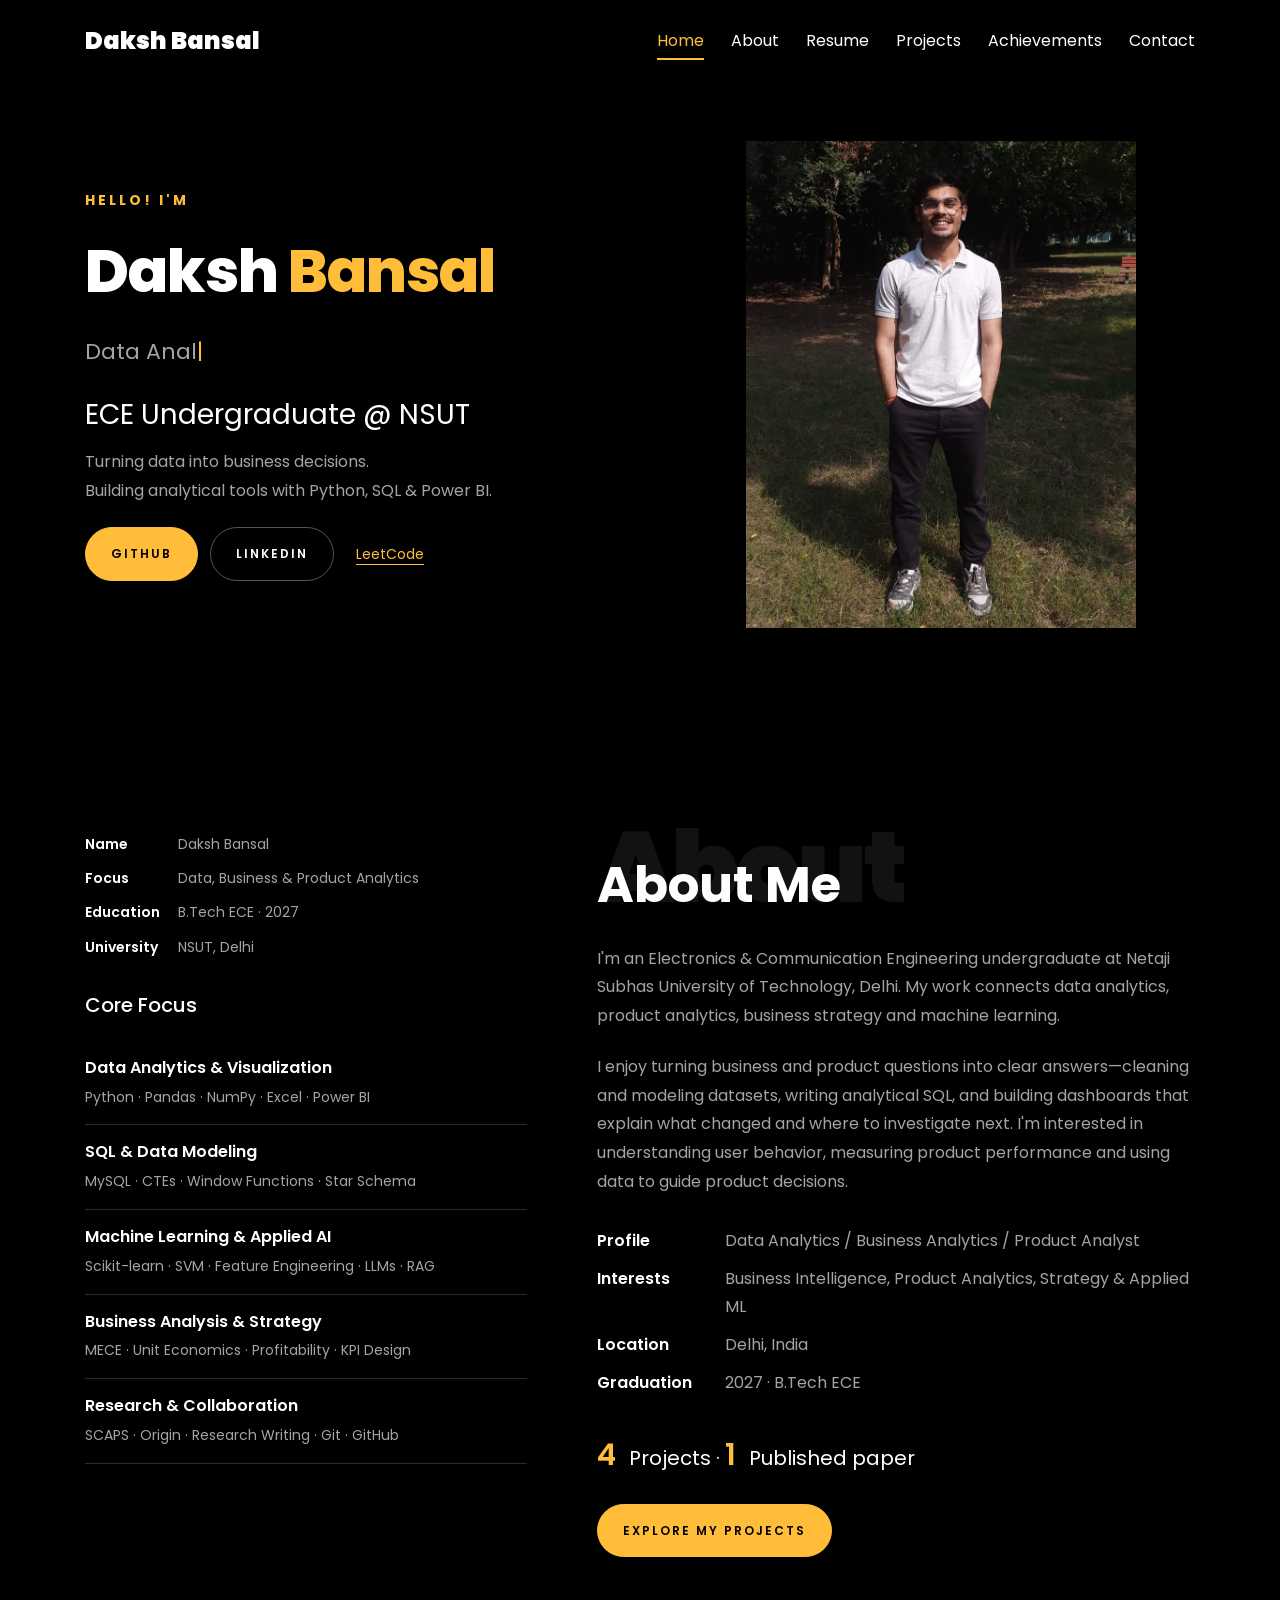
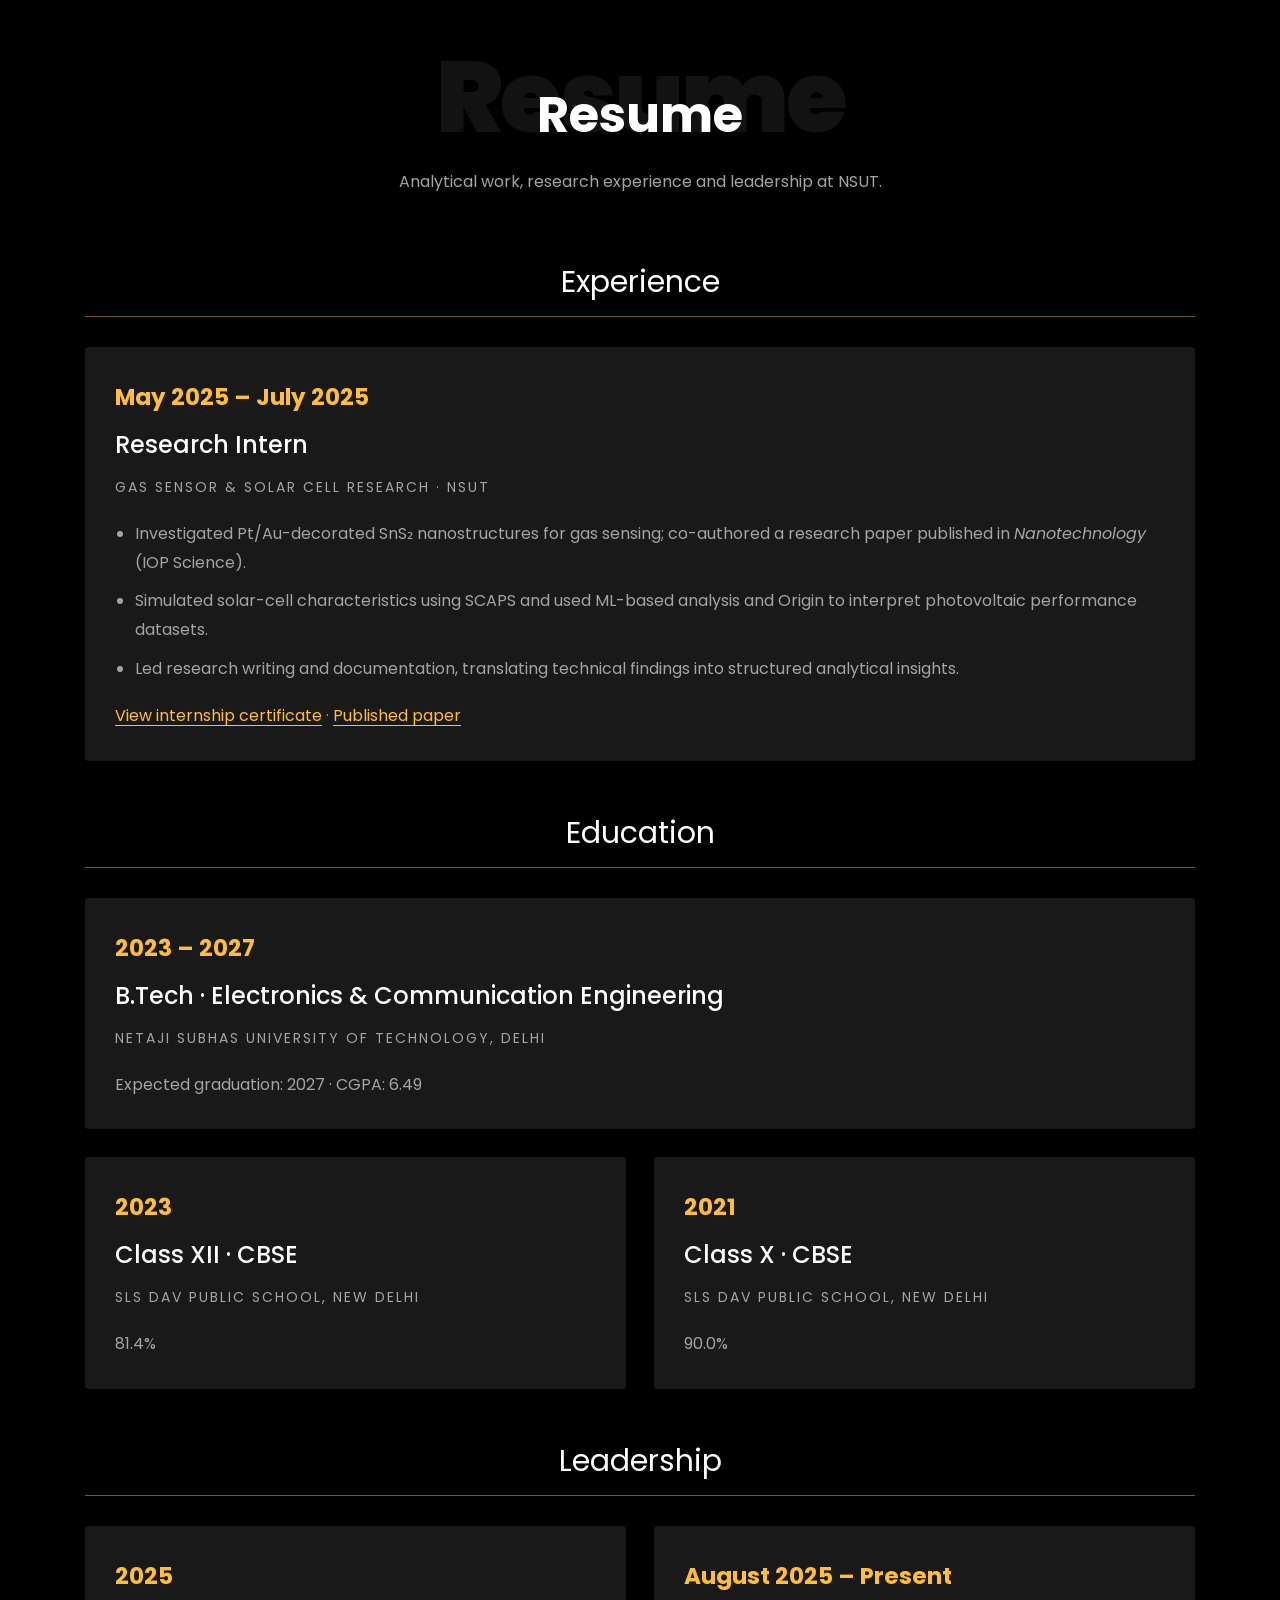
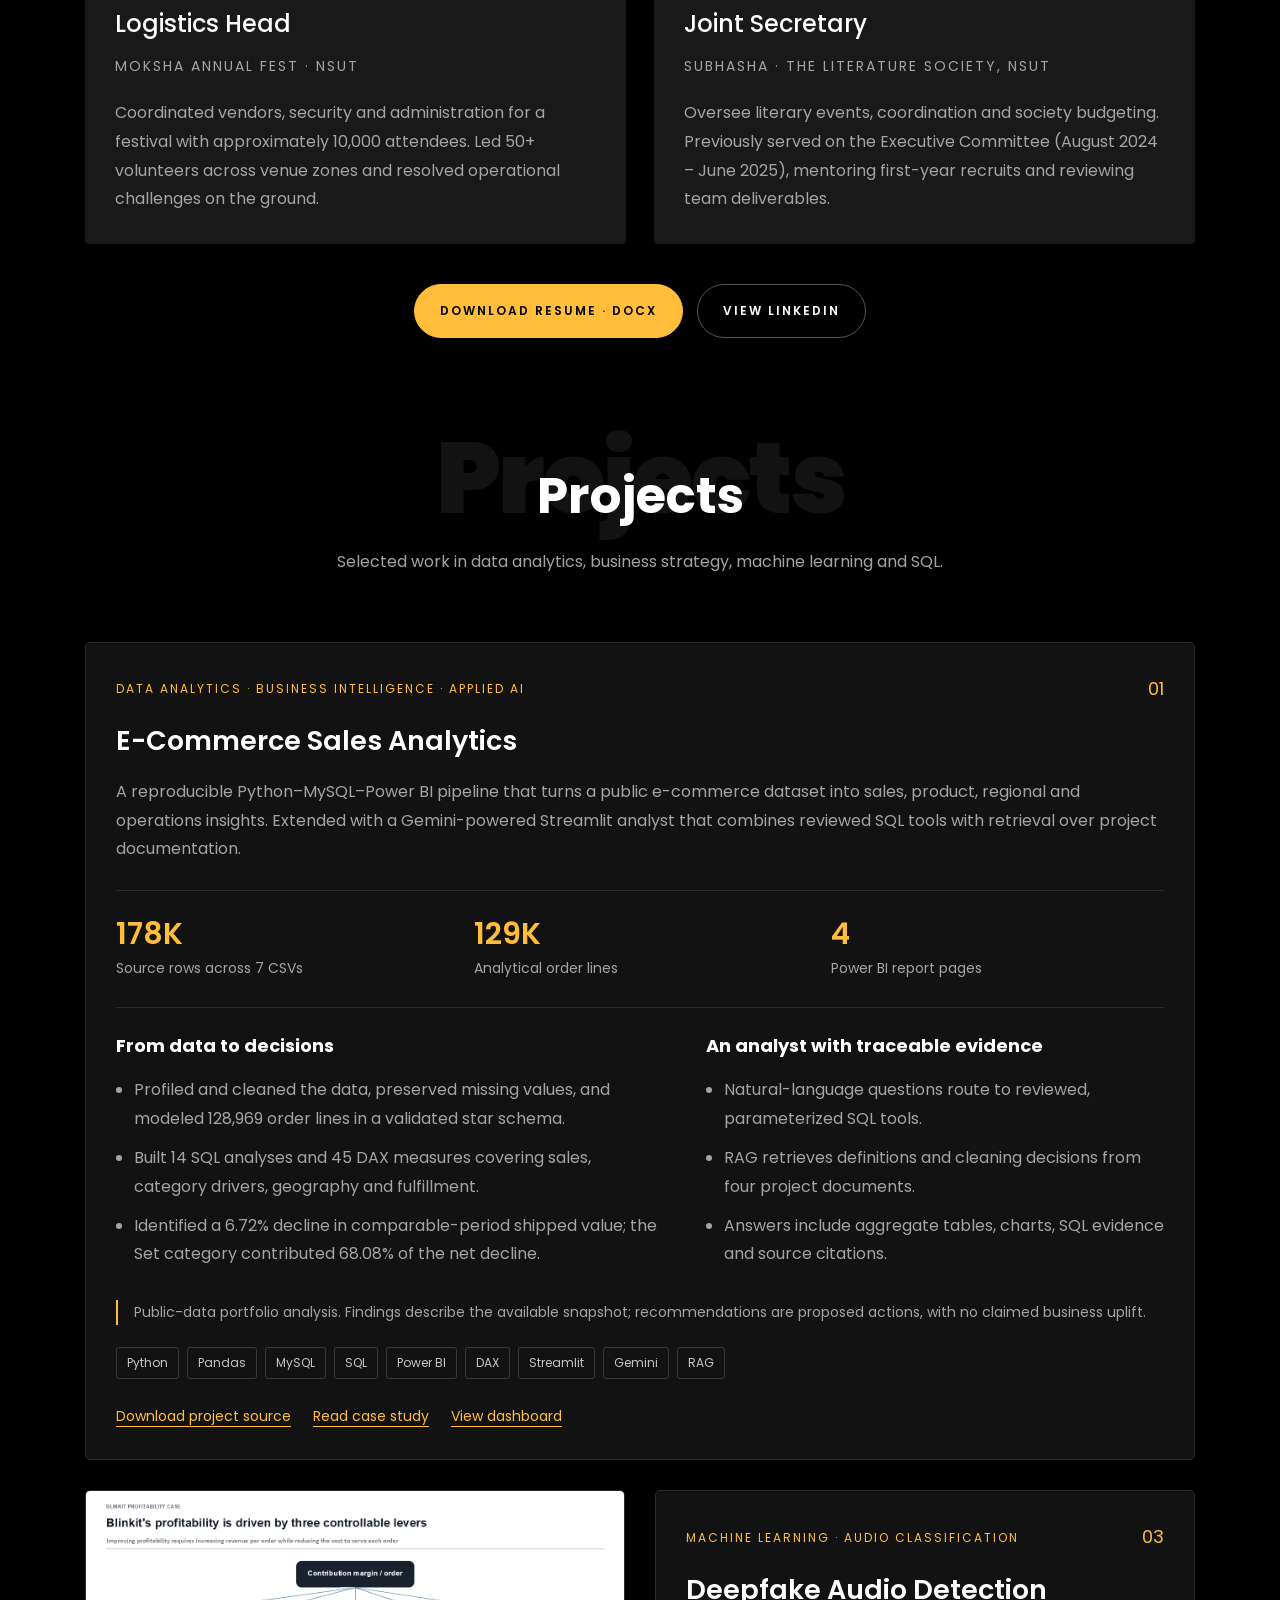
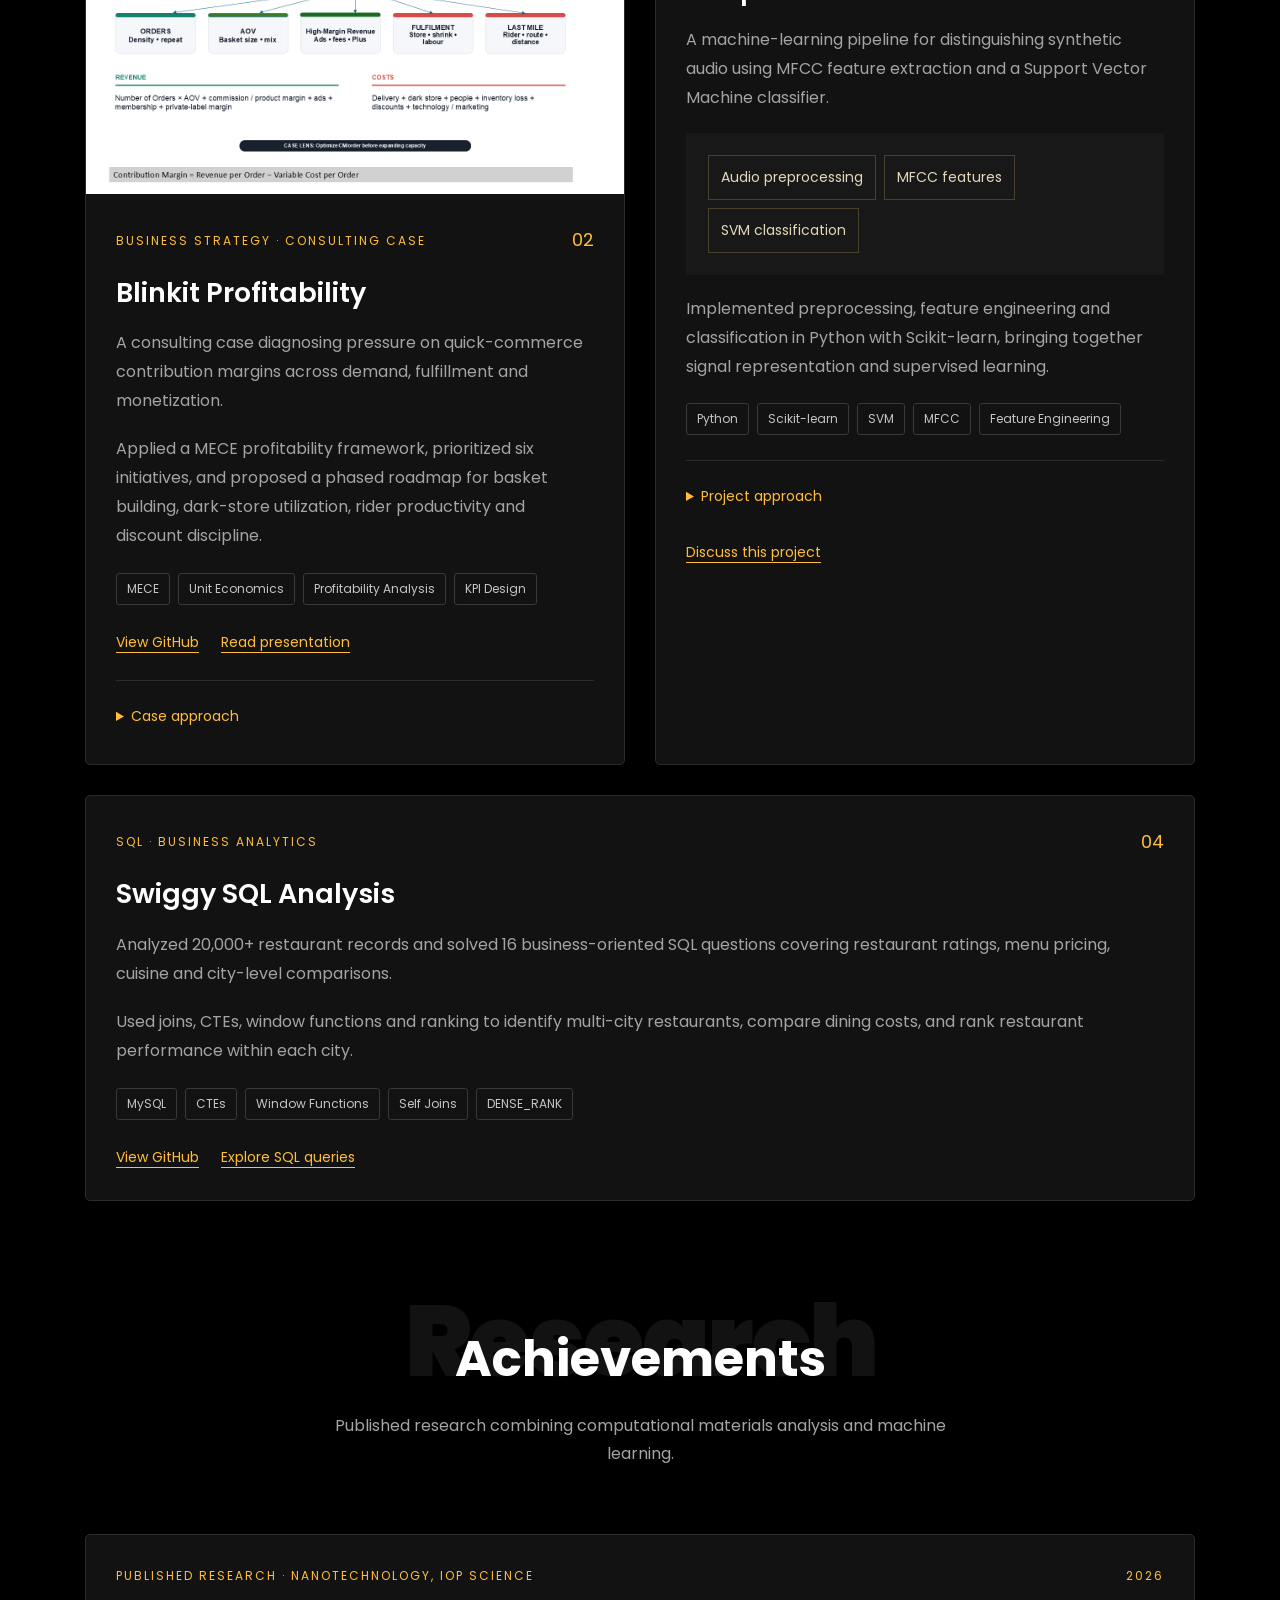
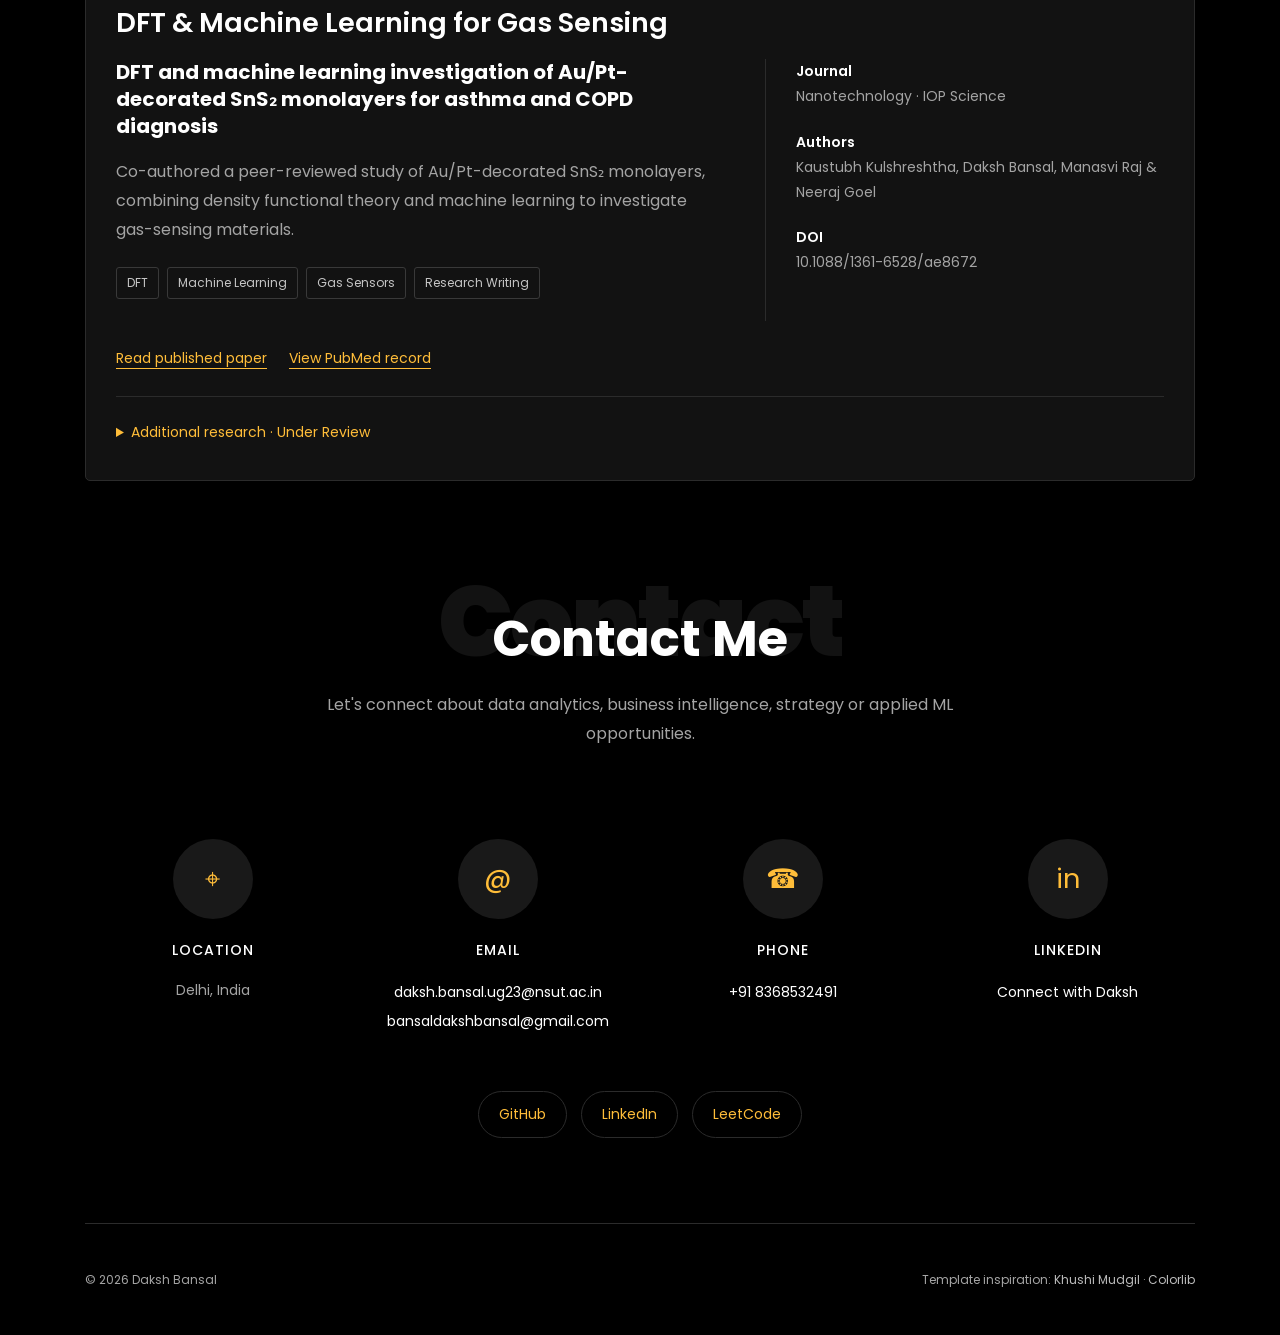
==== commit fa28983d: "Include Product Analytics in About Focus" ====
--- a/index.html
+++ b/index.html
@@ -40,7 +40,7 @@
 <section class="section container" id="about-section" aria-labelledby="about-title">
   <div class="about-grid">
     <div>
-      <div class="profile-facts"><dl class="facts"><dt>Name</dt><dd>Daksh Bansal</dd><dt>Focus</dt><dd>Data &amp; Business Analytics</dd><dt>Education</dt><dd>B.Tech ECE · 2027</dd><dt>University</dt><dd>NSUT, Delhi</dd></dl></div>
+      <div class="profile-facts"><dl class="facts"><dt>Name</dt><dd>Daksh Bansal</dd><dt>Focus</dt><dd>Data, Business &amp; Product Analytics</dd><dt>Education</dt><dd>B.Tech ECE · 2027</dd><dt>University</dt><dd>NSUT, Delhi</dd></dl></div>
       <h3 class="core-label">Core Focus</h3>
       <div class="skill-row"><strong>Data Analytics &amp; Visualization</strong><span>Python · Pandas · NumPy · Excel · Power BI</span></div>
       <div class="skill-row"><strong>SQL &amp; Data Modeling</strong><span>MySQL · CTEs · Window Functions · Star Schema</span></div>
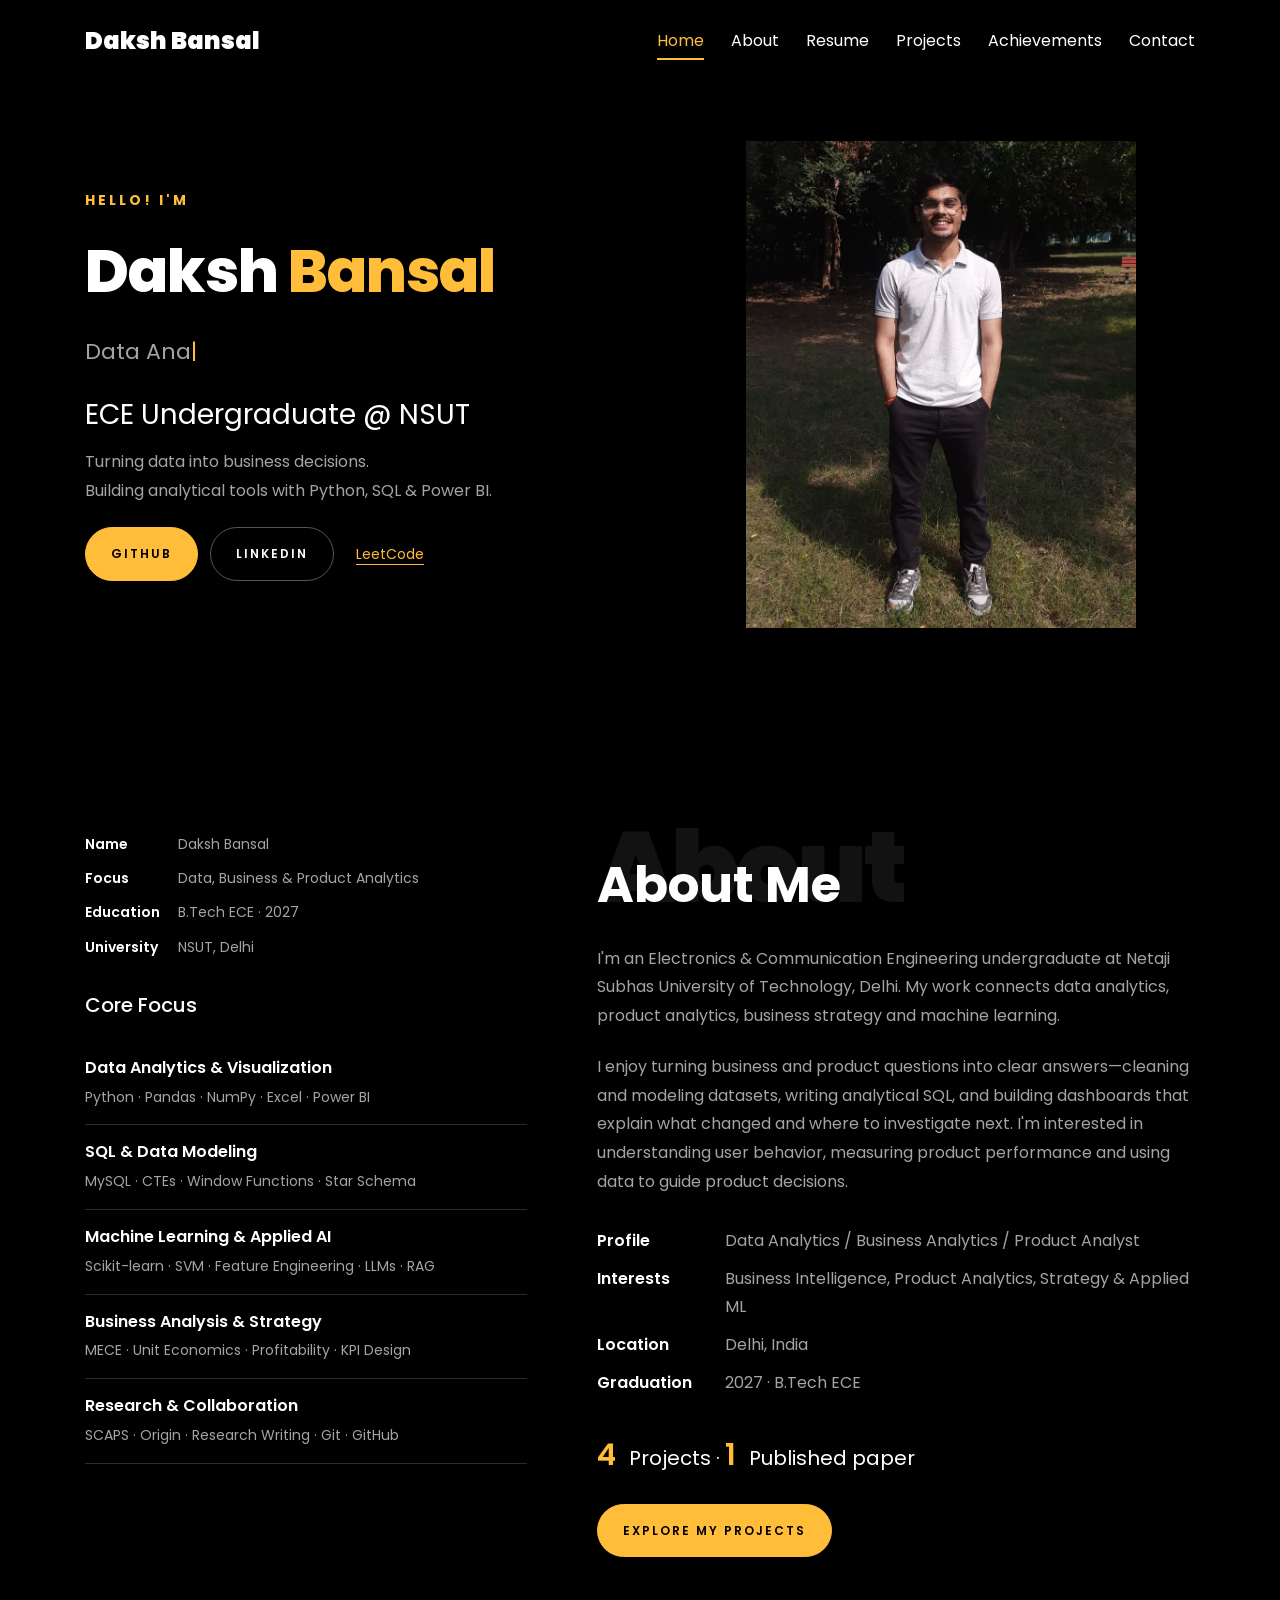
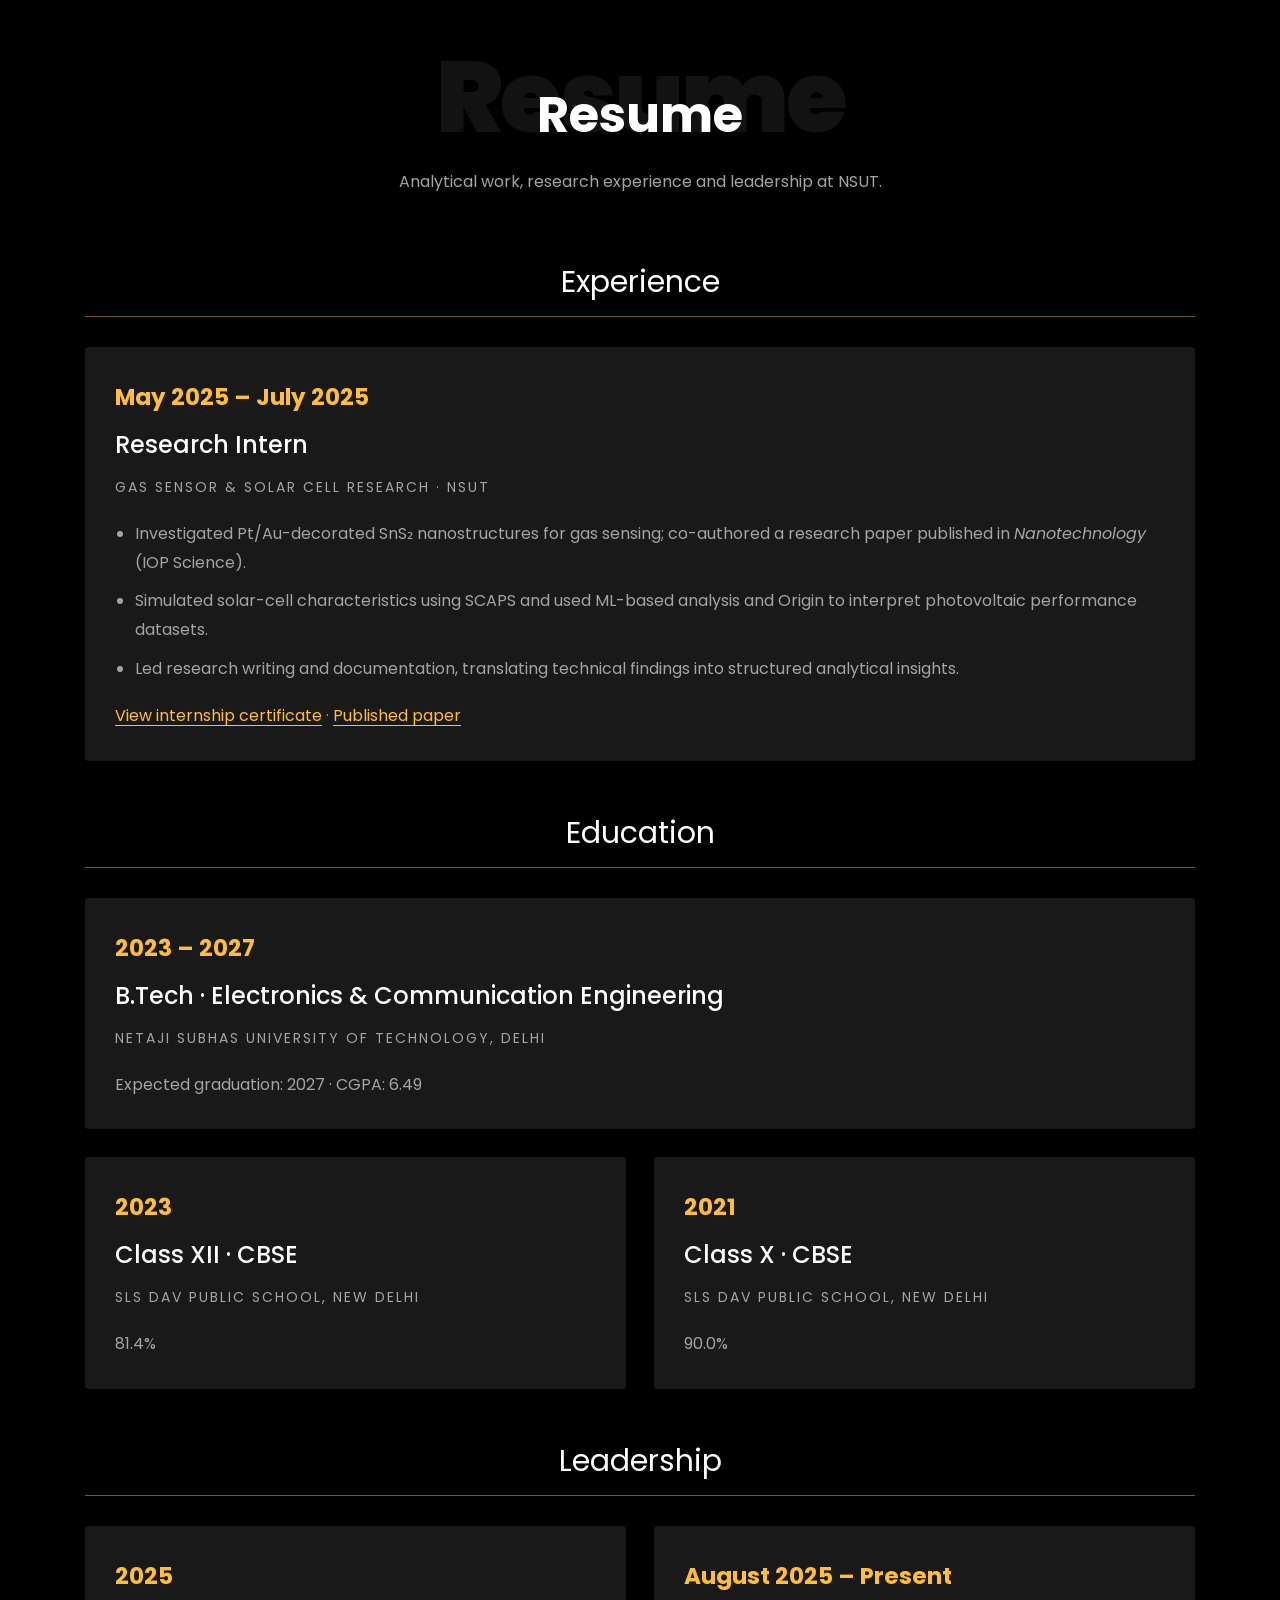
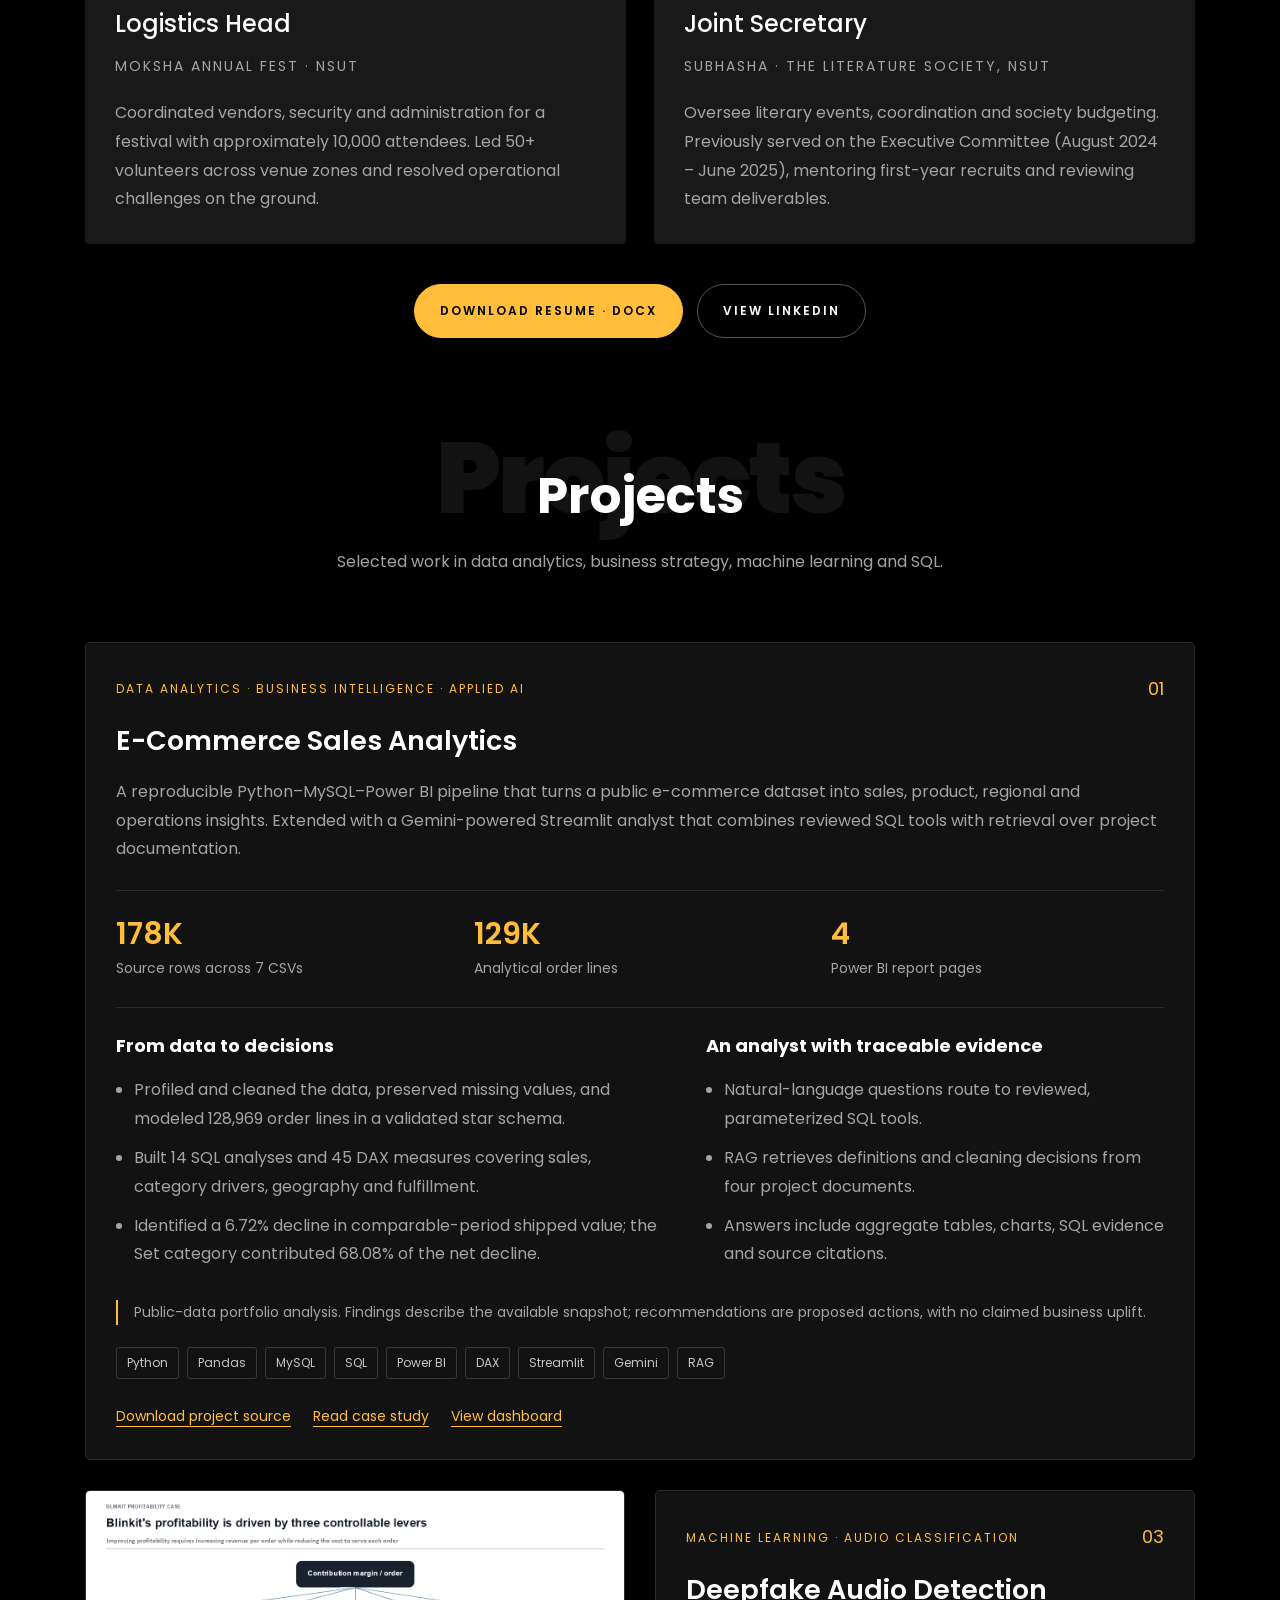
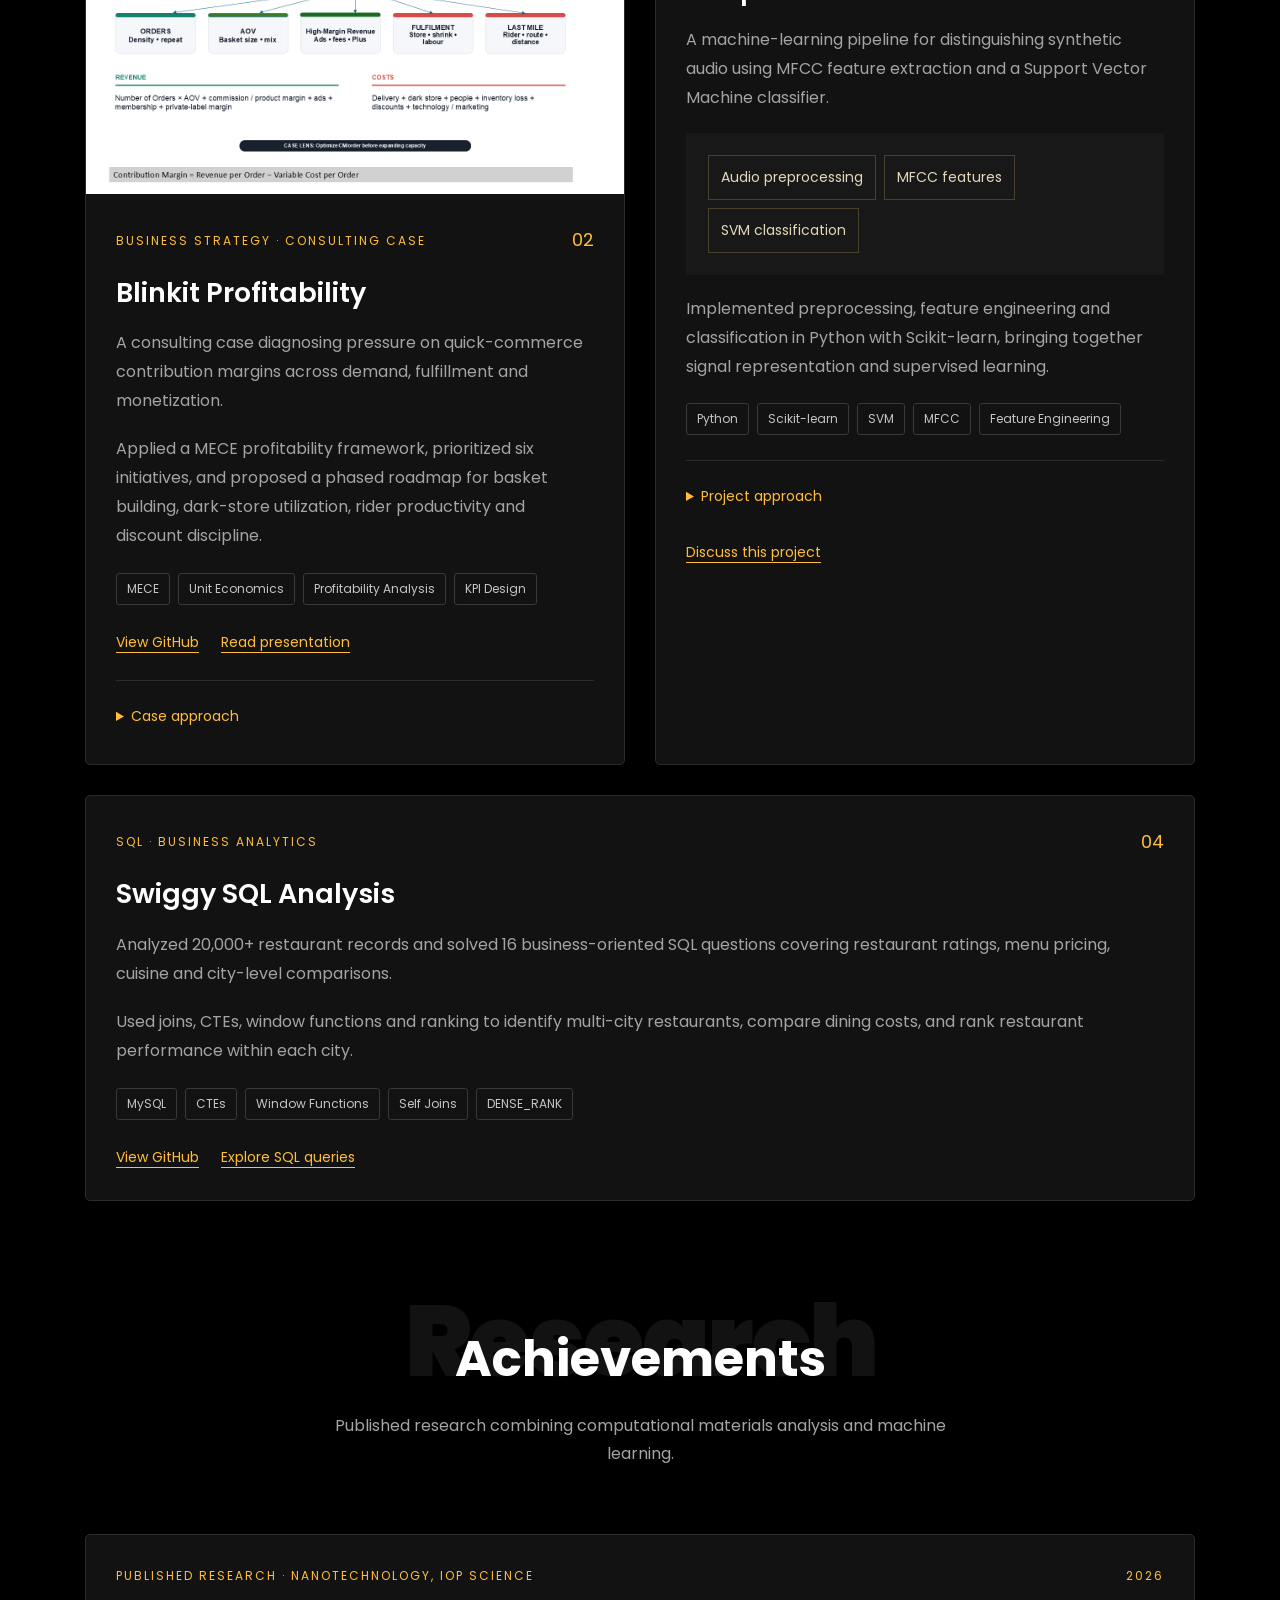
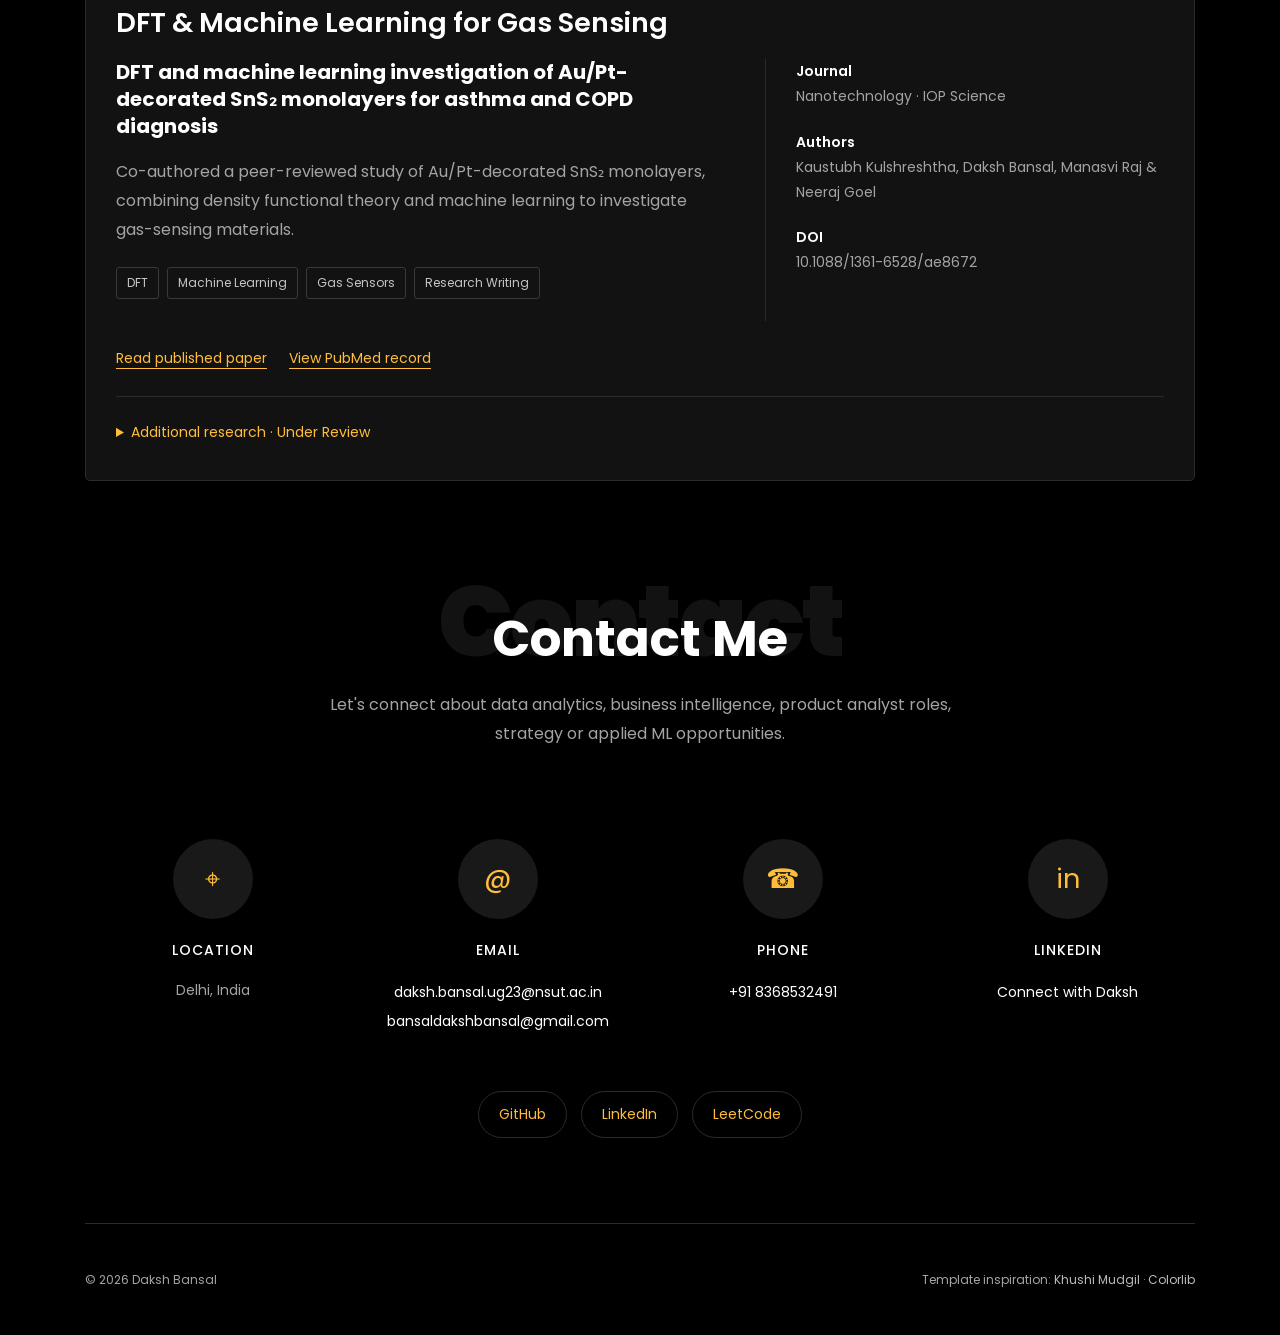
==== commit dc14c6d0: "Add product analyst opportunities to Contact section" ====
--- a/index.html
+++ b/index.html
@@ -107,7 +107,7 @@
     <article class="project-card research" id="published-research"><div class="project-content"><div class="project-meta"><span>Published Research · Nanotechnology, IOP Science</span><span>2026</span></div><h3>DFT &amp; Machine Learning for Gas Sensing</h3><div class="research-details"><div><h4 class="paper-title">DFT and machine learning investigation of Au/Pt-decorated SnS₂ monolayers for asthma and COPD diagnosis</h4><p>Co-authored a peer-reviewed study of Au/Pt-decorated SnS₂ monolayers, combining density functional theory and machine learning to investigate gas-sensing materials.</p><div class="tech-stack"><span>DFT</span><span>Machine Learning</span><span>Gas Sensors</span><span>Research Writing</span></div></div><div class="paper-info"><p><strong>Journal</strong>Nanotechnology · IOP Science</p><p><strong>Authors</strong>Kaustubh Kulshreshtha, Daksh Bansal, Manasvi Raj &amp; Neeraj Goel</p><p><strong>DOI</strong>10.1088/1361-6528/ae8672</p></div></div><div class="project-links"><a href="https://iopscience.iop.org/article/10.1088/1361-6528/ae8672" target="_blank" rel="noopener noreferrer">Read published paper</a><a href="https://pubmed.ncbi.nlm.nih.gov/42409050/" target="_blank" rel="noopener noreferrer">View PubMed record</a></div><details class="details"><summary>Additional research · Under Review</summary><h4 class="paper-title">Enhanced Efficiency in Cs₃Bi₂I₉ Perovskite Solar Cells</h4><p><strong>Status: Under Review</strong> — Manuscript currently under review at an international peer-reviewed journal.</p><p>Investigated efficiency optimization and moisture degradation in Cs₃Bi₂I₉ Perovskite Solar Cells using SCAPS simulation, DFT analysis, Machine Learning.</p><p>Led overall research coordination and documentation.</p></details></div></article>
   </div>
 </section>
-<section class="section container" id="contact-section" aria-labelledby="contact-title"><div class="section-heading"><span class="ghost" aria-hidden="true">Contact</span><h2 id="contact-title">Contact Me</h2><p>Let's connect about data analytics, business intelligence, strategy or applied ML opportunities.</p></div><div class="contact-grid"><div class="contact-item"><div class="contact-icon" aria-hidden="true">⌖</div><h3>Location</h3><p>Delhi, India</p></div><div class="contact-item"><div class="contact-icon" aria-hidden="true">@</div><h3>Email</h3><a href="mailto:daksh.bansal.ug23@nsut.ac.in">daksh.bansal.ug23@nsut.ac.in</a><br><a href="mailto:bansaldakshbansal@gmail.com">bansaldakshbansal@gmail.com</a></div><div class="contact-item"><div class="contact-icon" aria-hidden="true">☎</div><h3>Phone</h3><a href="tel:+918368532491">+91 8368532491</a></div><div class="contact-item"><div class="contact-icon" aria-hidden="true">in</div><h3>LinkedIn</h3><a href="https://www.linkedin.com/in/daksh-bansal-36666b278/" target="_blank" rel="noopener noreferrer">Connect with Daksh</a></div></div><div class="contact-social"><a href="https://github.com/Daks5" target="_blank" rel="noopener noreferrer">GitHub</a><a href="https://www.linkedin.com/in/daksh-bansal-36666b278/" target="_blank" rel="noopener noreferrer">LinkedIn</a><a href="https://leetcode.com/u/daksh5055/" target="_blank" rel="noopener noreferrer">LeetCode</a></div></section>
+<section class="section container" id="contact-section" aria-labelledby="contact-title"><div class="section-heading"><span class="ghost" aria-hidden="true">Contact</span><h2 id="contact-title">Contact Me</h2><p>Let's connect about data analytics, business intelligence, product analyst roles, strategy or applied ML opportunities.</p></div><div class="contact-grid"><div class="contact-item"><div class="contact-icon" aria-hidden="true">⌖</div><h3>Location</h3><p>Delhi, India</p></div><div class="contact-item"><div class="contact-icon" aria-hidden="true">@</div><h3>Email</h3><a href="mailto:daksh.bansal.ug23@nsut.ac.in">daksh.bansal.ug23@nsut.ac.in</a><br><a href="mailto:bansaldakshbansal@gmail.com">bansaldakshbansal@gmail.com</a></div><div class="contact-item"><div class="contact-icon" aria-hidden="true">☎</div><h3>Phone</h3><a href="tel:+918368532491">+91 8368532491</a></div><div class="contact-item"><div class="contact-icon" aria-hidden="true">in</div><h3>LinkedIn</h3><a href="https://www.linkedin.com/in/daksh-bansal-36666b278/" target="_blank" rel="noopener noreferrer">Connect with Daksh</a></div></div><div class="contact-social"><a href="https://github.com/Daks5" target="_blank" rel="noopener noreferrer">GitHub</a><a href="https://www.linkedin.com/in/daksh-bansal-36666b278/" target="_blank" rel="noopener noreferrer">LinkedIn</a><a href="https://leetcode.com/u/daksh5055/" target="_blank" rel="noopener noreferrer">LeetCode</a></div></section>
 <dialog id="image-dialog" class="lightbox" aria-label="Dashboard image"><button class="lightbox-close">Close</button><img alt=""><p></p></dialog>
 </main>
 <footer class="container footer"><p>© <span id="year">2026</span> Daksh Bansal</p><p>Template inspiration: <a href="https://khushimudgil.github.io/" target="_blank" rel="noopener noreferrer">Khushi Mudgil</a> · <a href="https://colorlib.com/" target="_blank" rel="noopener noreferrer">Colorlib</a></p></footer>
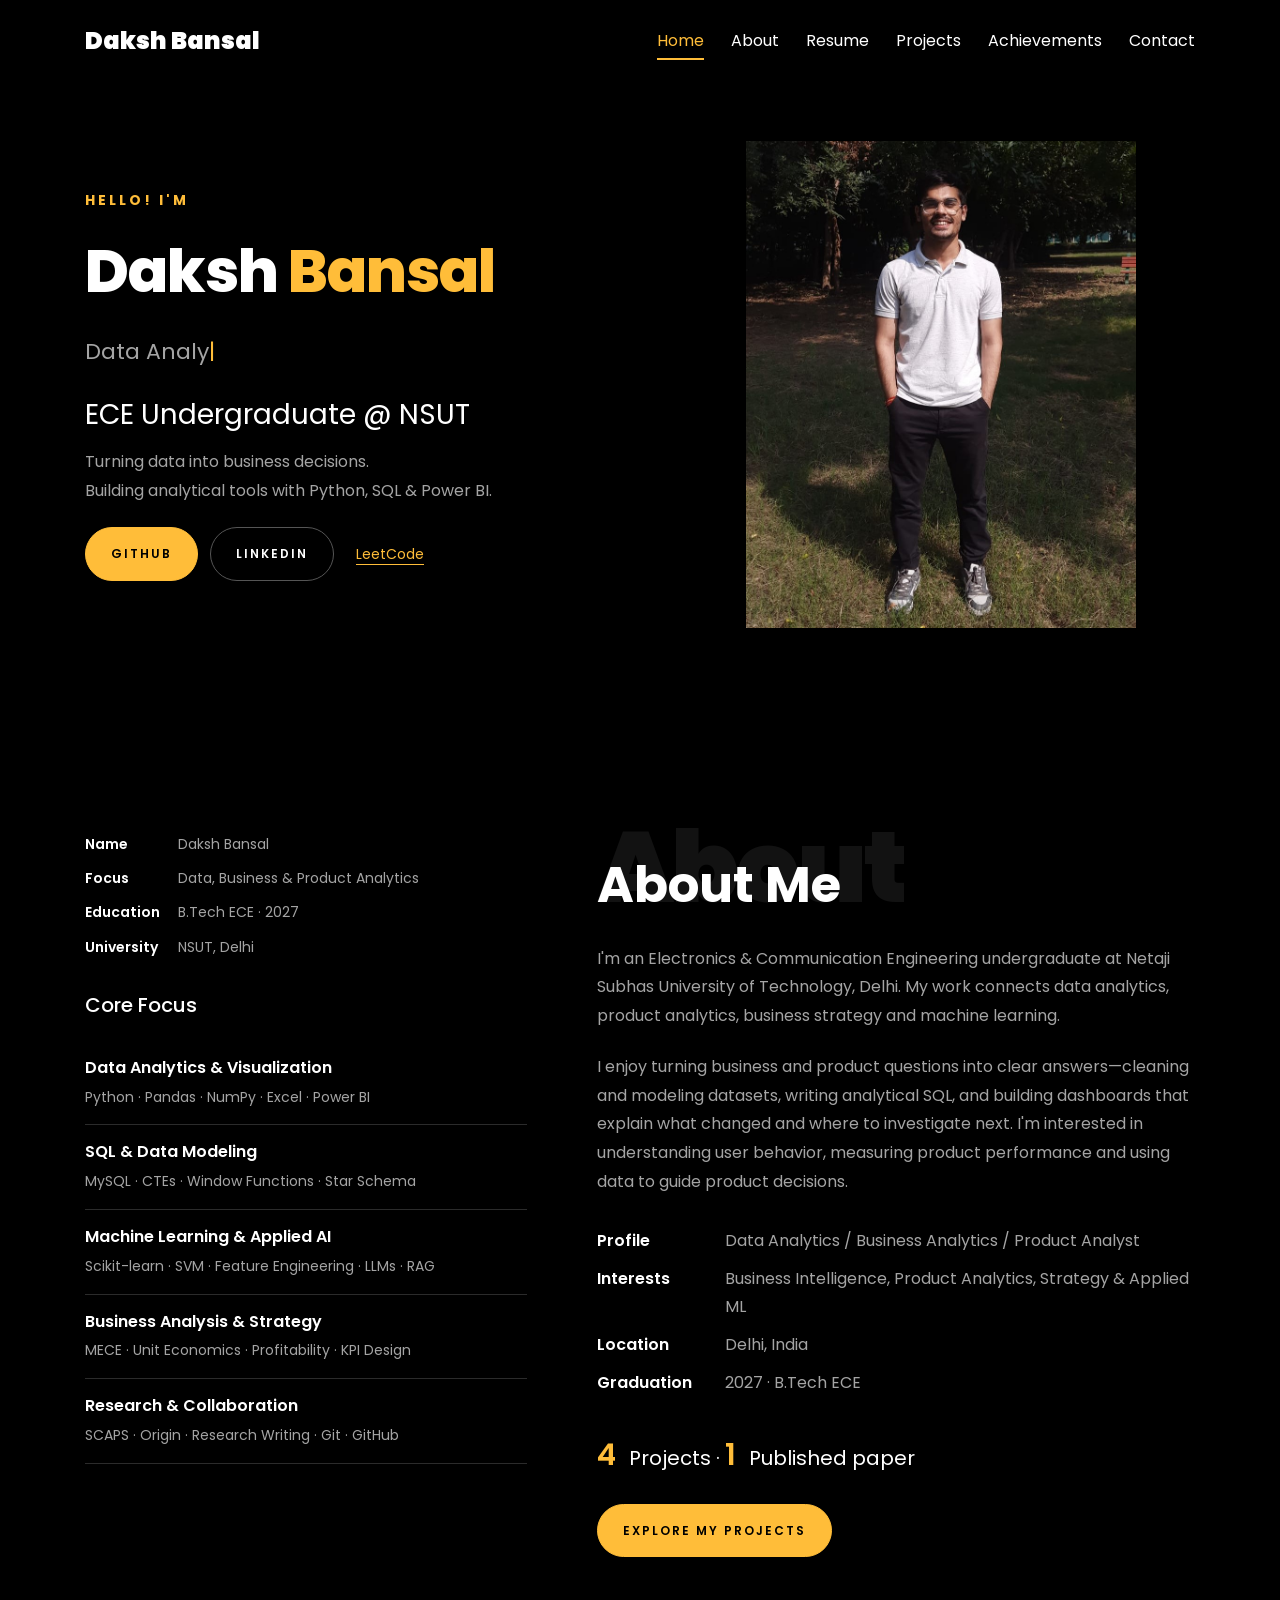
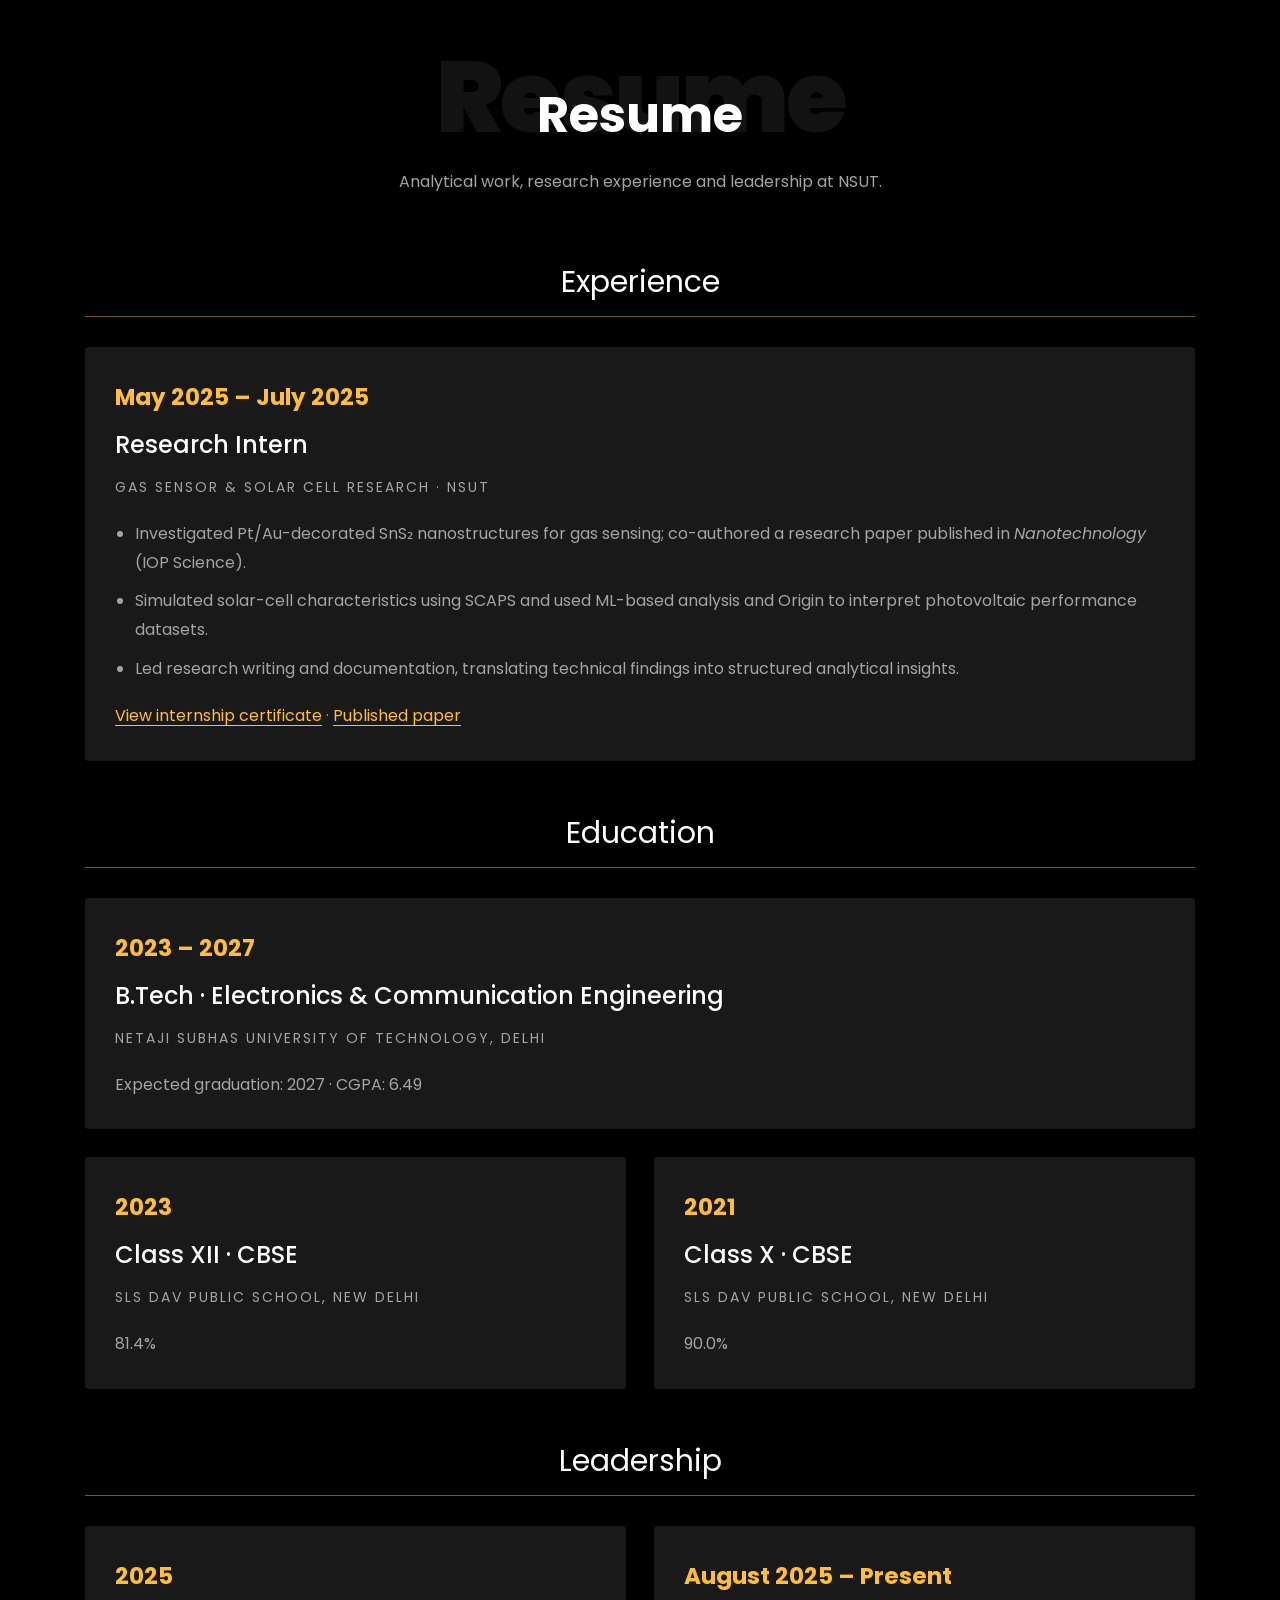
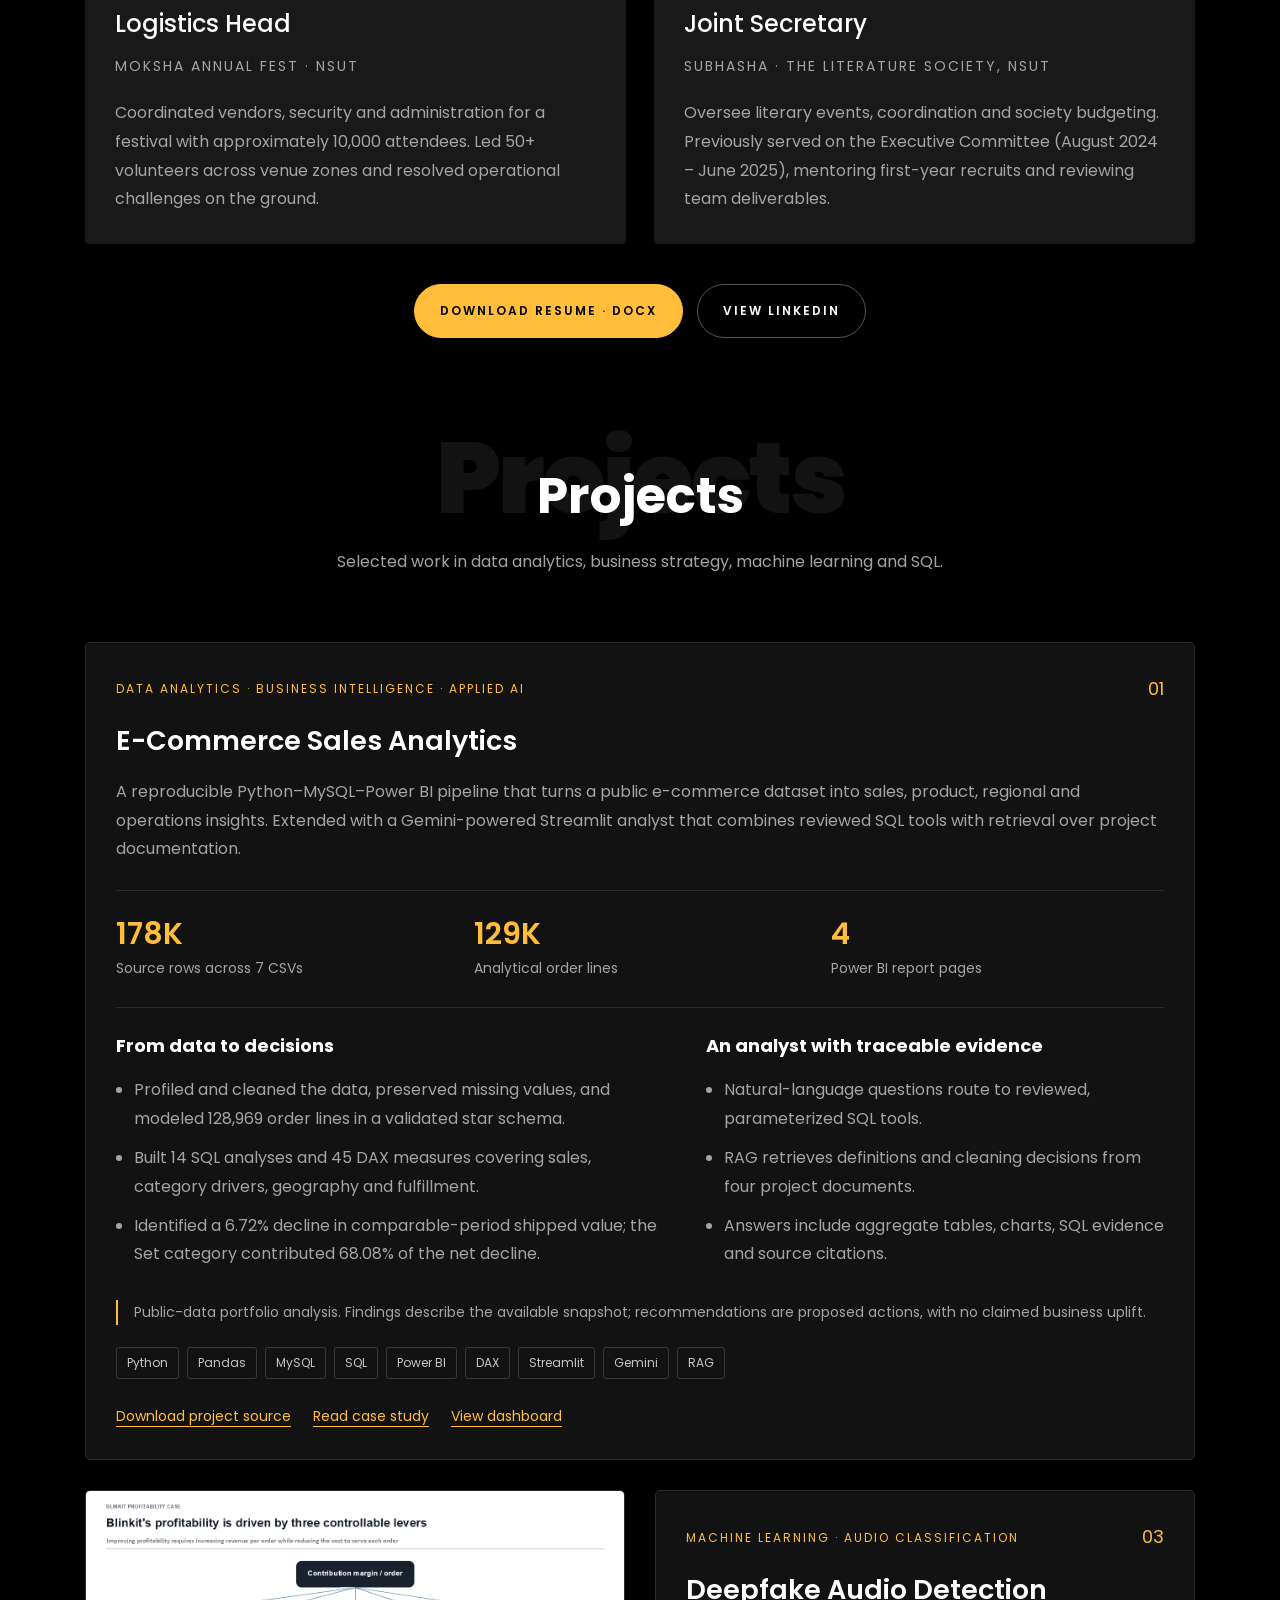
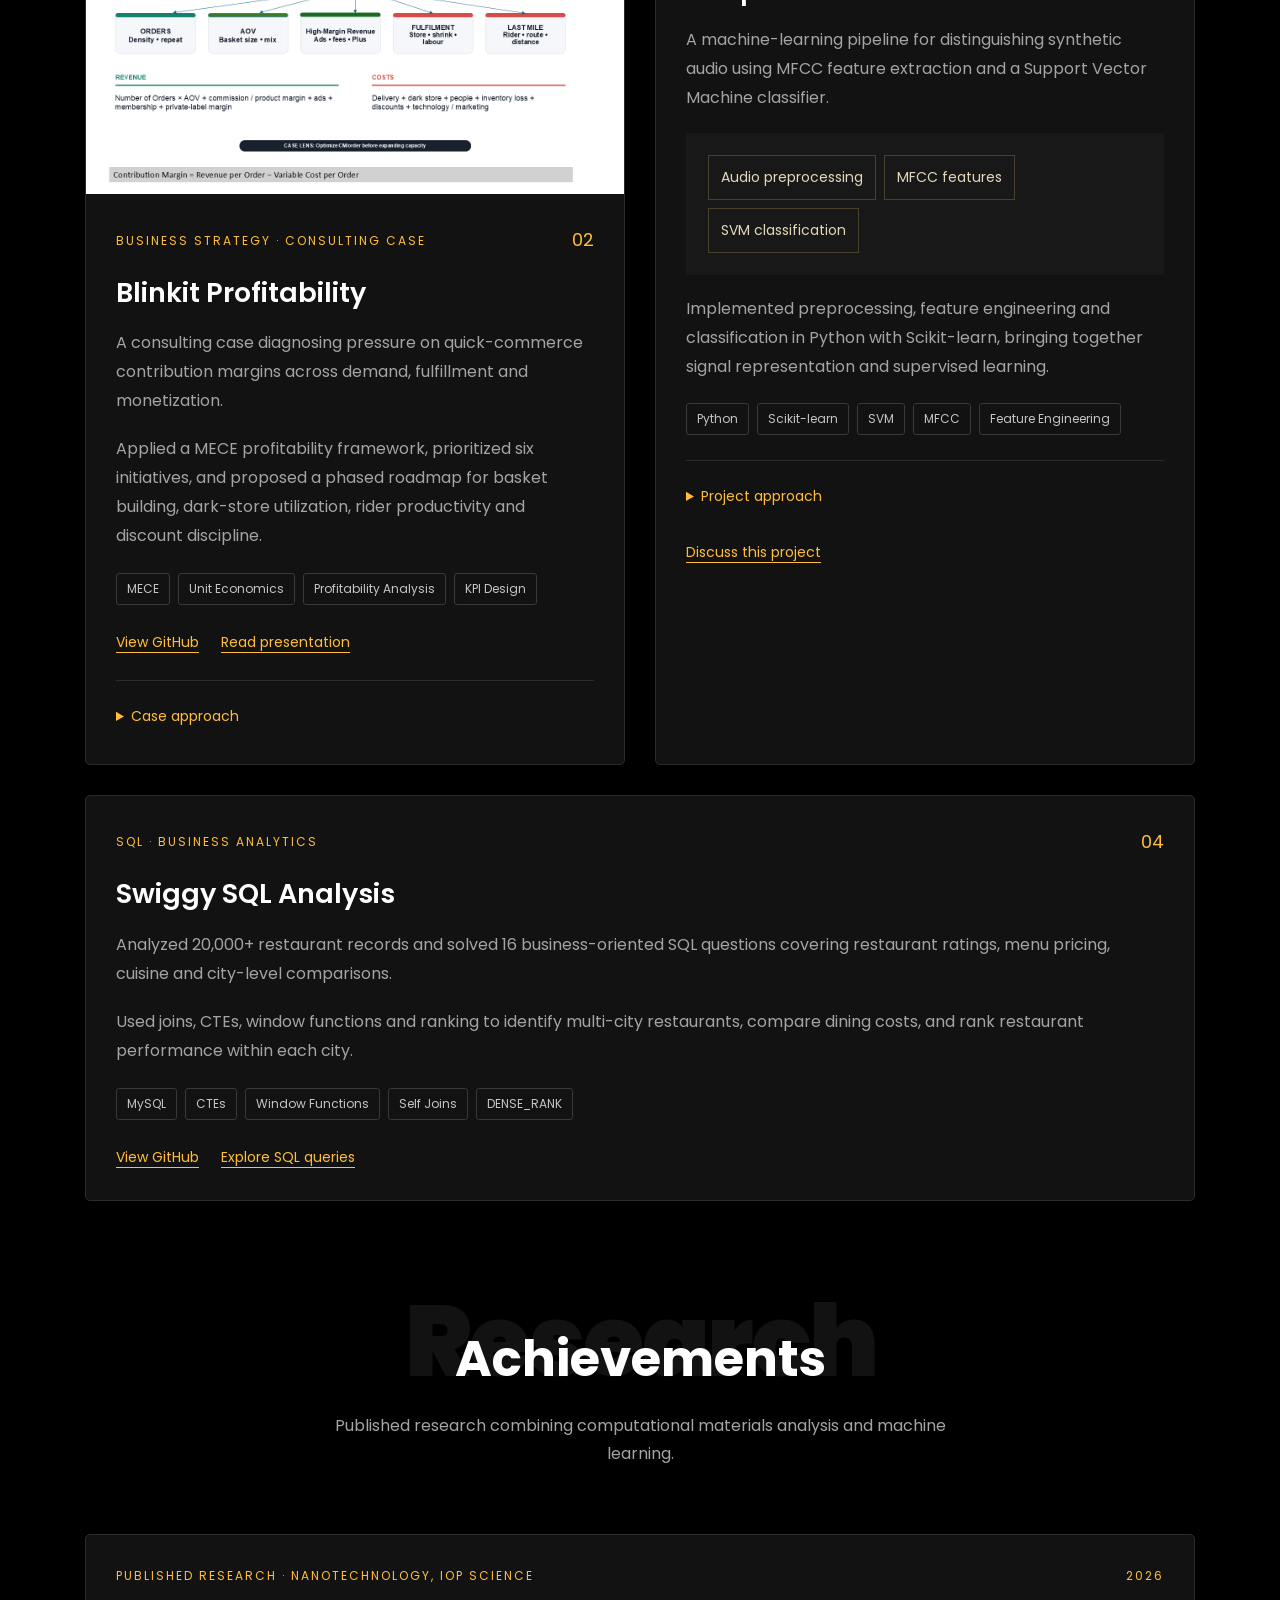
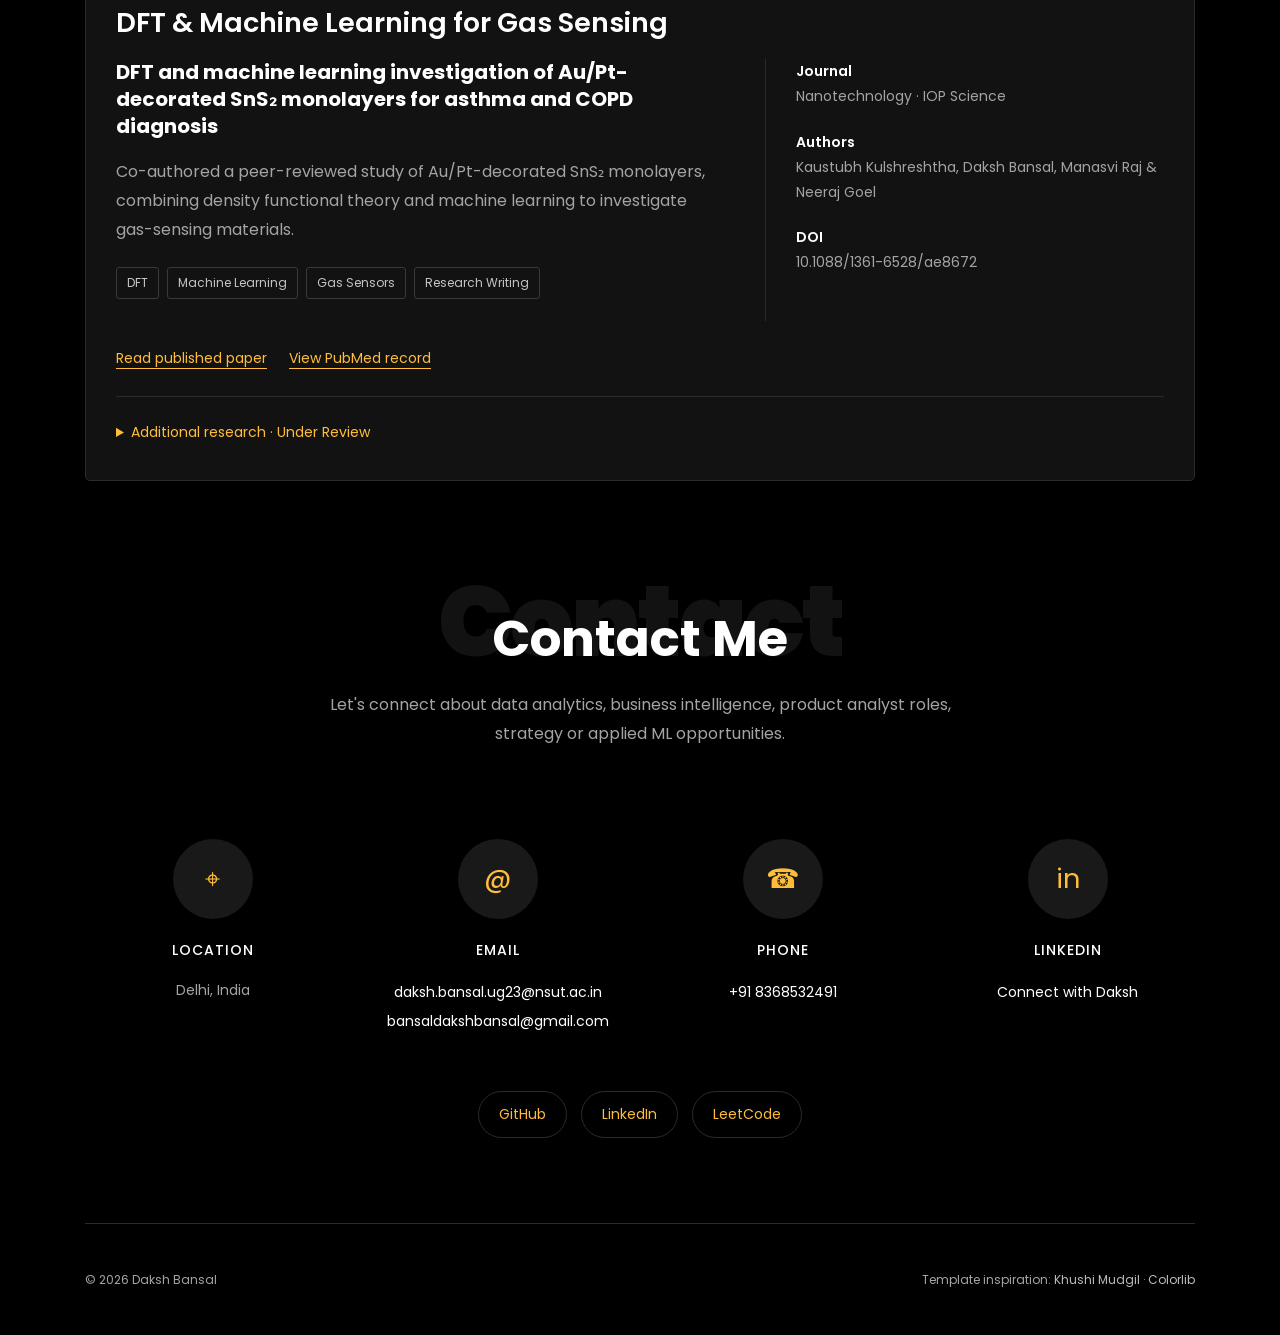
==== commit 01186034: "Use GitHub Pages as the primary portfolio address" ====
--- a/index.html
+++ b/index.html
@@ -9,8 +9,8 @@
   <meta property="og:title" content="Daksh Bansal | Data Analytics &amp; Business Strategy">
   <meta property="og:description" content="Data analytics, business strategy, machine learning and published research. Explore Daksh's projects and experience.">
   <meta property="og:type" content="website">
-  <meta property="og:url" content="https://daksh-bansal-portfolio.sunlitisle4.chatgpt.site">
-  <link rel="canonical" href="https://daksh-bansal-portfolio.sunlitisle4.chatgpt.site">
+  <meta property="og:url" content="https://daks5.github.io/">
+  <link rel="canonical" href="https://daks5.github.io/">
   <link rel="icon" type="image/svg+xml" href="data:image/svg+xml,%3Csvg xmlns='http://www.w3.org/2000/svg' viewBox='0 0 64 64'%3E%3Crect width='64' height='64' rx='12' fill='%23000'/%3E%3Ctext x='32' y='43' text-anchor='middle' font-family='Arial' font-size='30' font-weight='700' fill='%23ffbd39'%3EDB%3C/text%3E%3C/svg%3E">
   <link rel="preconnect" href="https://fonts.googleapis.com">
   <link rel="preconnect" href="https://fonts.gstatic.com" crossorigin>
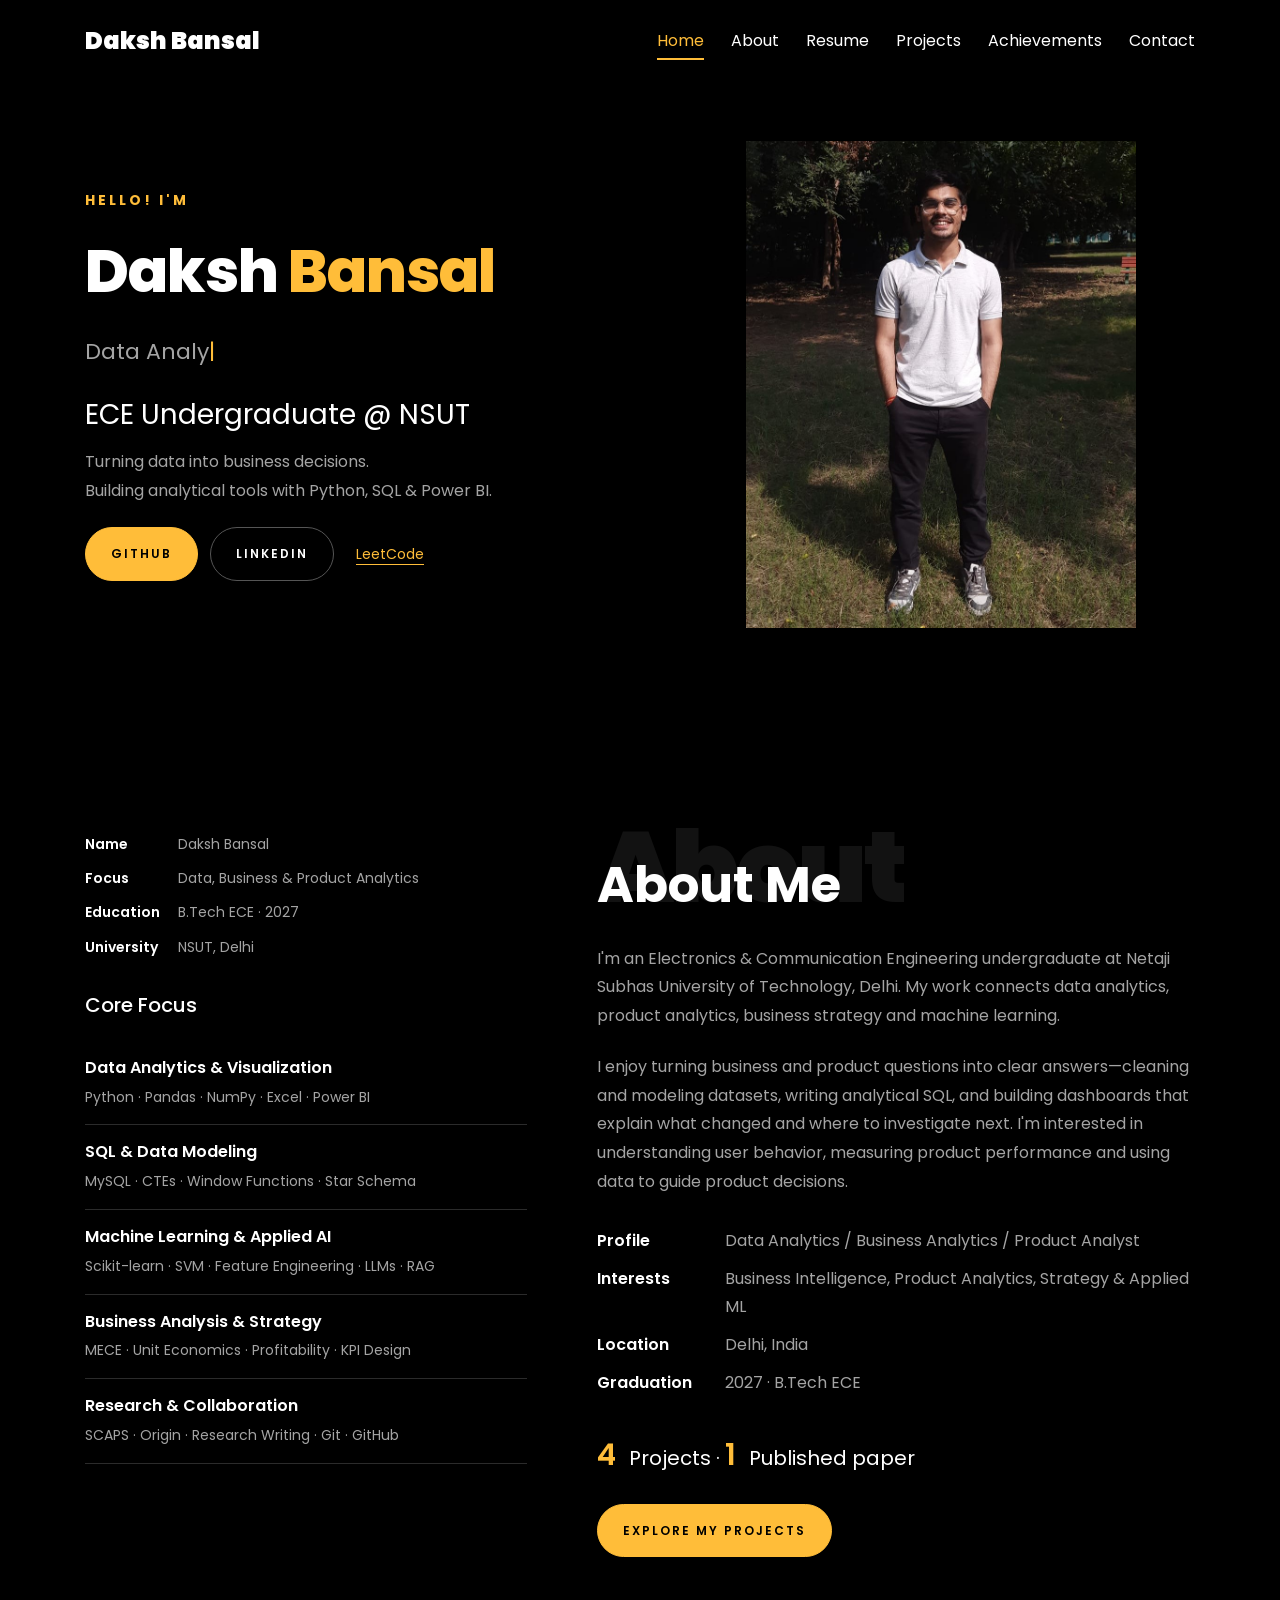
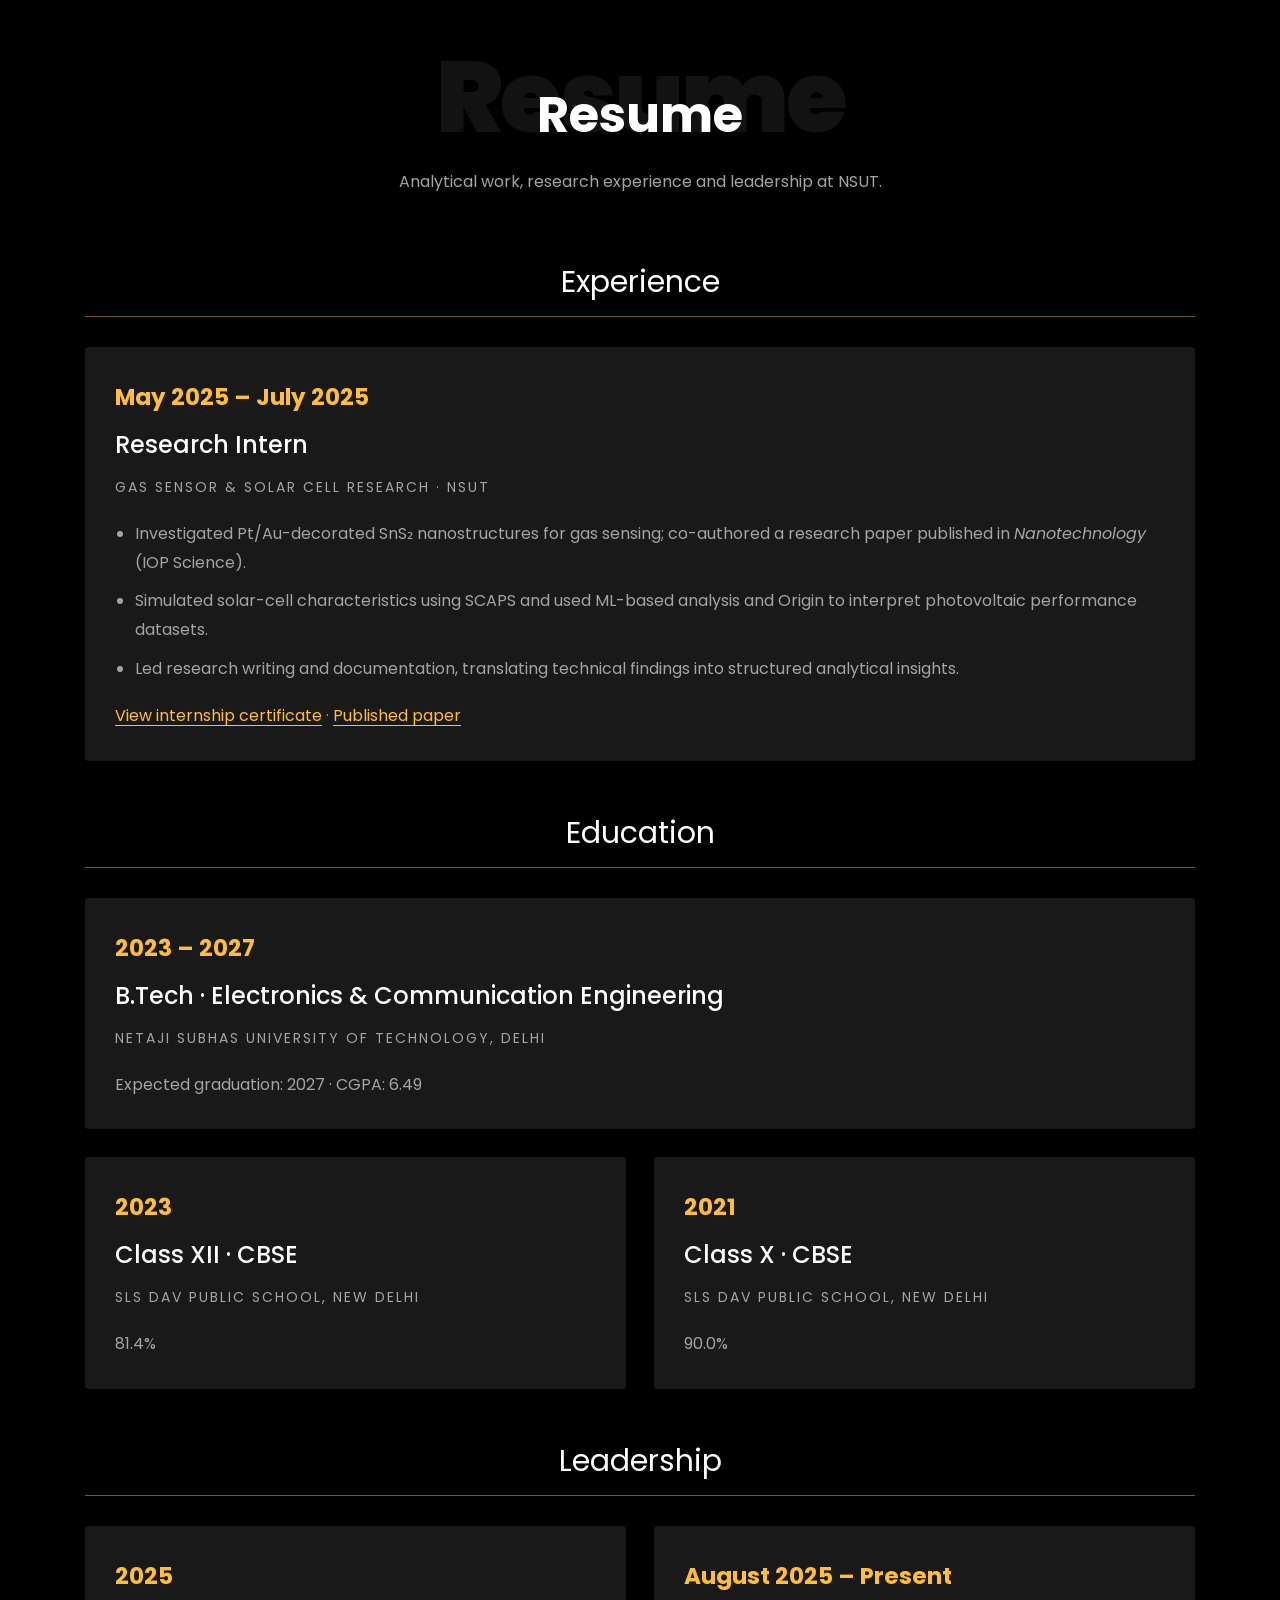
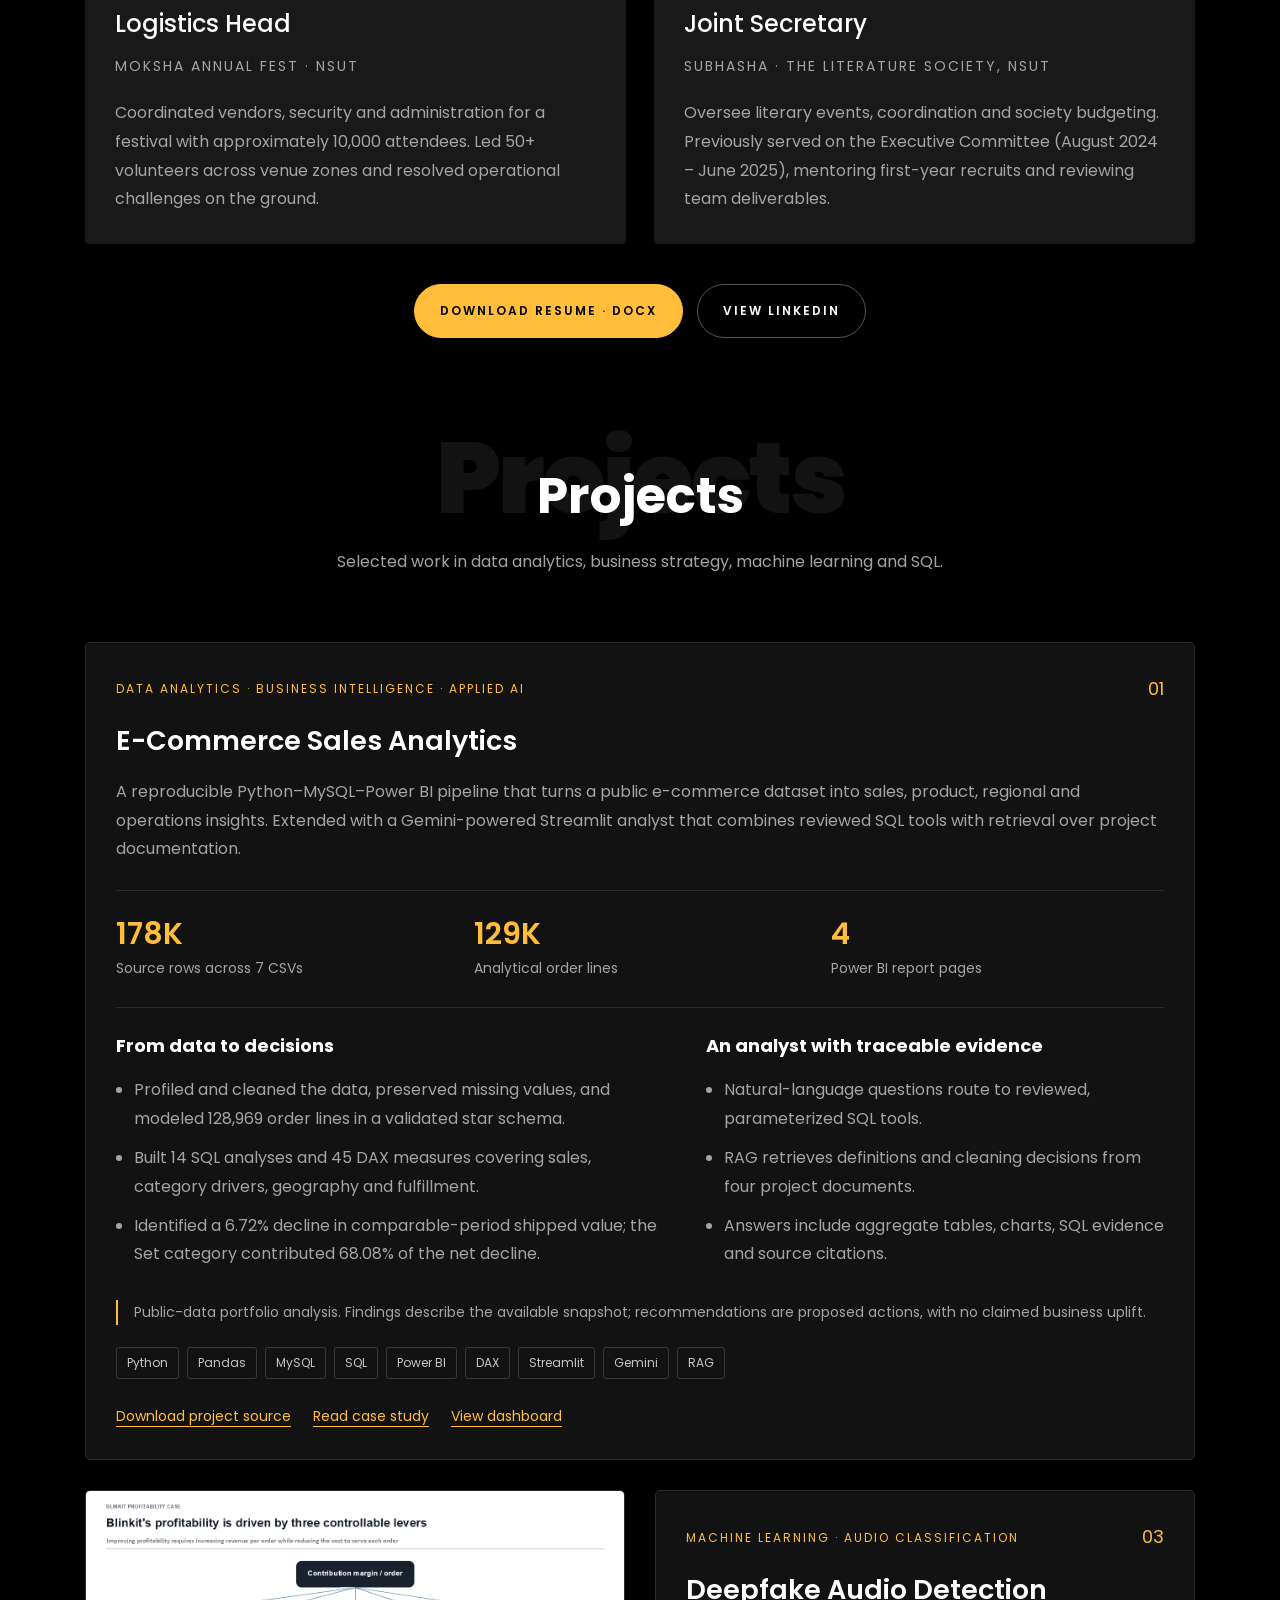
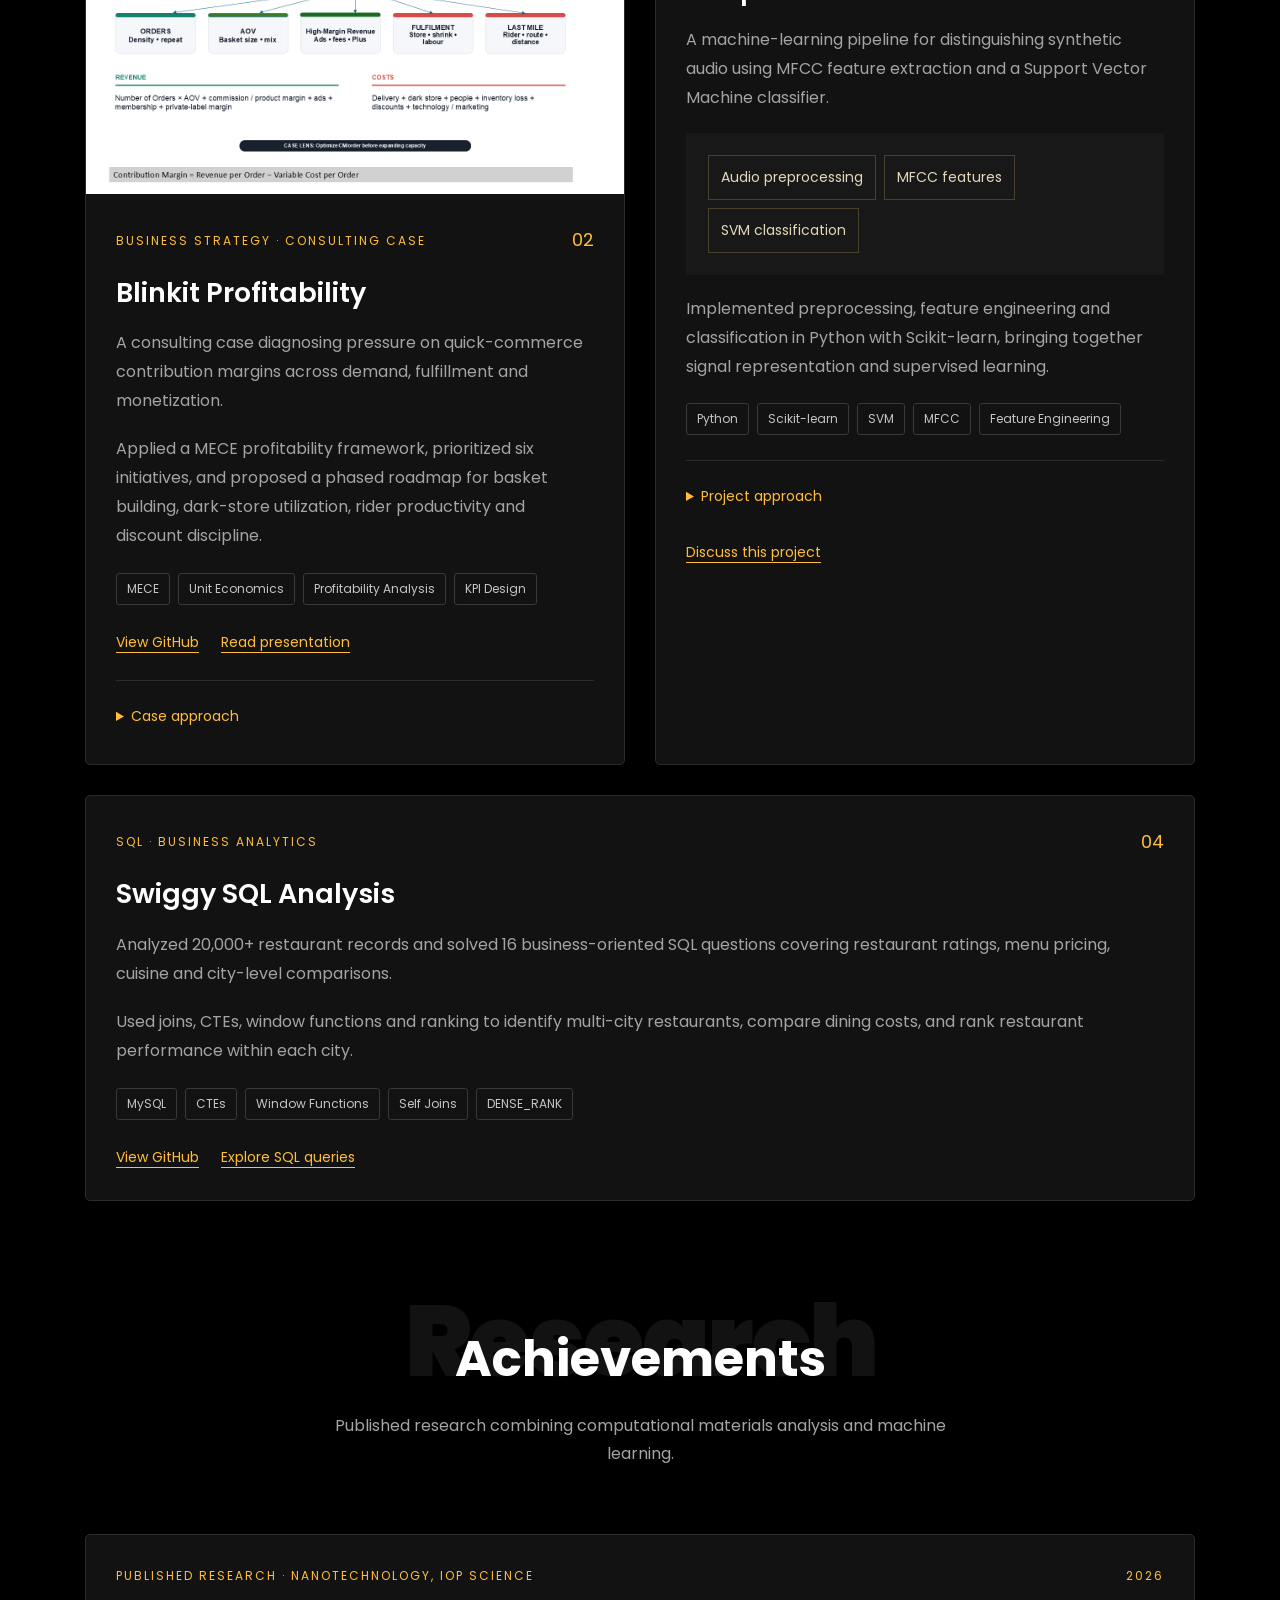
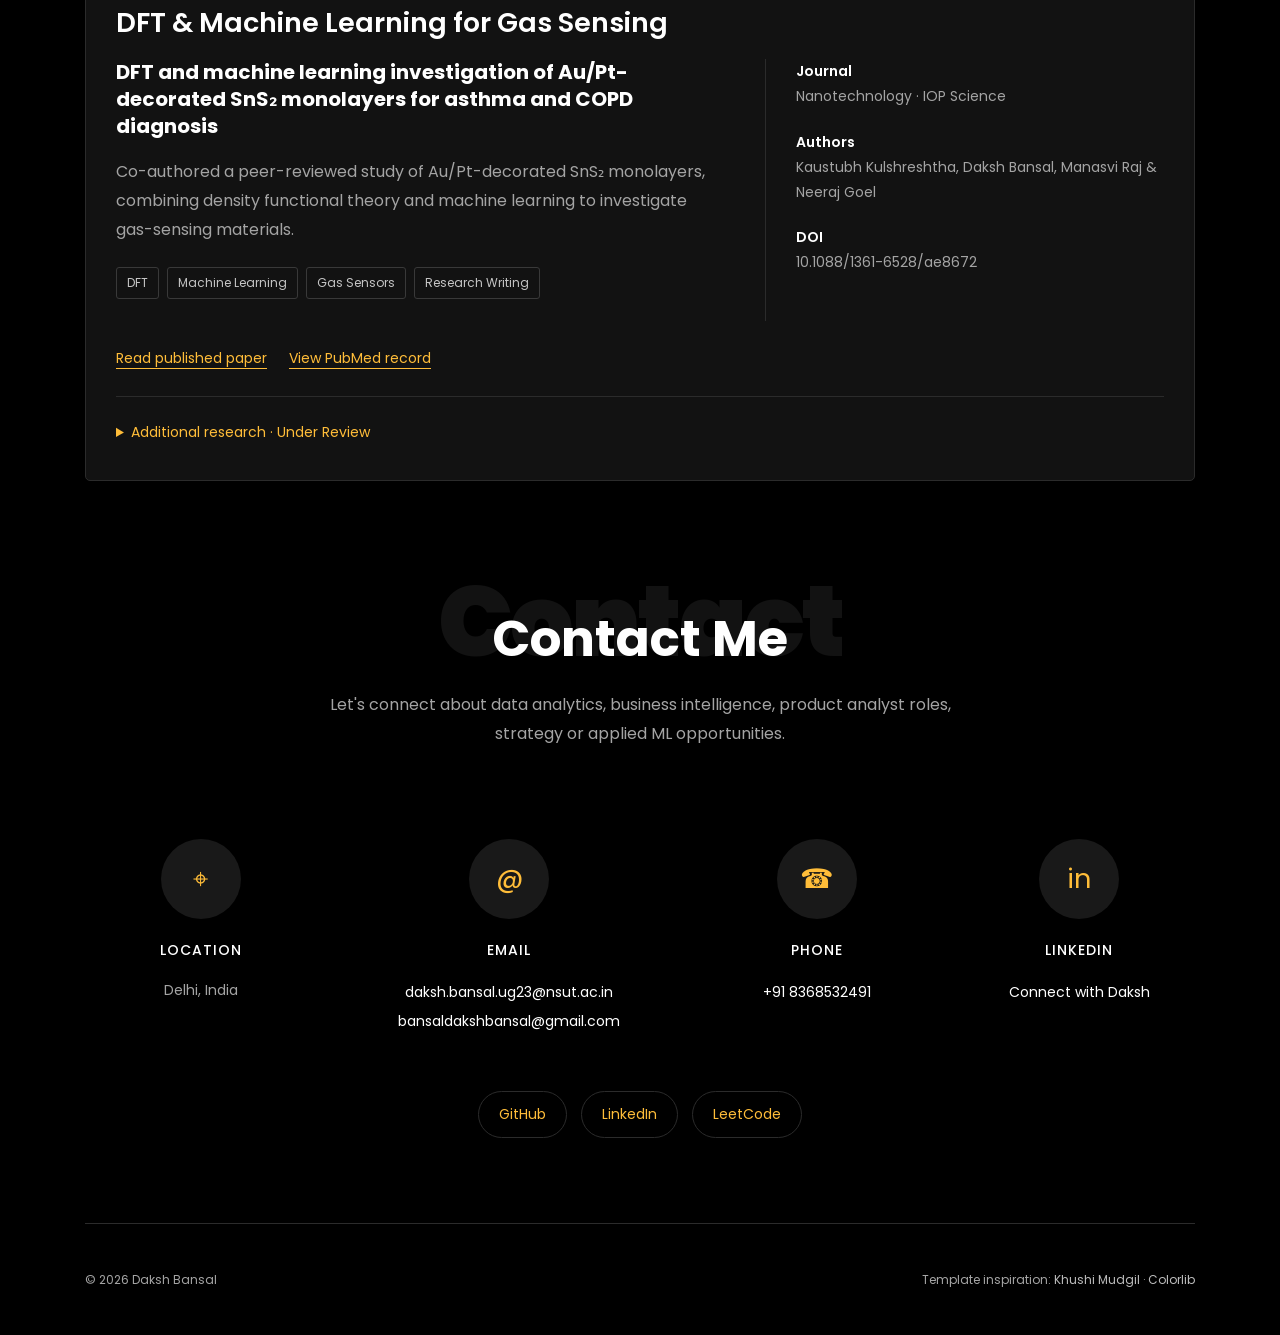
==== commit 83ea1574: "Refresh cached contact styles for the single-line email fix" ====
--- a/index.html
+++ b/index.html
@@ -15,7 +15,7 @@
   <link rel="preconnect" href="https://fonts.googleapis.com">
   <link rel="preconnect" href="https://fonts.gstatic.com" crossorigin>
   <link href="https://fonts.googleapis.com/css2?family=Poppins:wght@400;500;600;700;800;900&display=swap" rel="stylesheet">
-  <link rel="stylesheet" href="styles.css">
+  <link rel="stylesheet" href="styles.css?v=20261009-email">
   <script src="app.js" defer></script>
 </head>
 <body>
--- a/styles.css
+++ b/styles.css
@@ -1,12 +1,12 @@
 :root{--gold:#ffbd39;--bg:#000;--card:#191919;--muted:#a4a4a4;--line:#2b2b2b;--white:#fff;color-scheme:dark}
 *{box-sizing:border-box}html{scroll-behavior:smooth;scroll-padding-top:100px}body{margin:0;background:var(--bg);color:var(--white);font-family:'Poppins',Arial,sans-serif;font-size:16px;line-height:1.8}a{color:inherit;text-decoration:none}button{font:inherit}img{display:block;max-width:100%;height:auto}p{margin:0 0 22px;color:var(--muted)}h1,h2,h3,h4{line-height:1.35;margin:0 0 18px}h2{font-size:32px;font-weight:600}h3{font-size:24px;font-weight:500}strong{font-weight:600}.container{width:min(1110px,calc(100% - 48px));margin:auto}.site-header{position:sticky;top:0;z-index:10;background:rgba(0,0,0,.96)}.nav{min-height:82px;display:flex;align-items:center;justify-content:space-between;gap:30px}.brand{font-size:24px;font-weight:900}.nav-links{display:flex;gap:38px}.nav-links a{position:relative;padding:18px 0;font-size:16px}.nav-links a:after{content:'';position:absolute;left:0;bottom:13px;height:2px;width:0;background:var(--gold);transition:width .2s}.nav-links a:hover,.nav-links .active{color:var(--gold)}.nav-links a:hover:after,.nav-links .active:after{width:100%}.menu-toggle{display:none;background:none;border:0;color:#ddd;padding:10px 0}.skip{position:fixed;top:-80px;left:12px;background:var(--gold);color:#000;padding:12px;z-index:100}.skip:focus{top:12px}a:focus-visible,button:focus-visible,summary:focus-visible{outline:3px solid var(--gold);outline-offset:5px}
 .hero{display:grid;grid-template-columns:1.1fr 1fr;gap:45px;align-items:center;min-height:650px;padding-top:30px;padding-bottom:75px}.eyebrow{color:var(--gold);font-size:14px;letter-spacing:3px;text-transform:uppercase;font-weight:700;margin-bottom:22px}.hero h1{font-size:60px;font-weight:800;line-height:1.2;letter-spacing:-1px;margin-bottom:25px}.hero h1 span{color:var(--gold)}.role{font-size:22px;min-height:40px;margin-bottom:24px}.cursor{color:var(--gold);animation:blink 1s step-end infinite}.hero h2{font-size:28px;font-weight:400;margin-bottom:14px}.hero-description{font-size:16px}.actions{display:flex;align-items:center;flex-wrap:wrap;gap:12px}.button{display:inline-flex;justify-content:center;align-items:center;min-height:52px;padding:15px 25px;border-radius:30px;border:1px solid #555;font-size:12px;font-weight:600;text-transform:uppercase;letter-spacing:2px;transition:background .2s,color .2s,transform .2s}.button:hover{transform:translateY(-2px)}.button.primary{background:var(--gold);border-color:var(--gold);color:#000}.button.primary:hover{background:#ffd275}.button.outline:hover{background:#fff;color:#000;border-color:#fff}.text-link{font-size:14px;color:var(--gold);text-decoration:underline;text-underline-offset:5px;padding:10px}.hero-work{display:block;background:#131313;border:1px solid var(--line);padding:24px;transition:border-color .2s}.hero-work:hover{border-color:var(--gold)}.hero-work-top{display:flex;justify-content:space-between;align-items:center;gap:12px;margin-bottom:20px}.hero-work-top .eyebrow{margin:0;font-size:12px;letter-spacing:2px}.small-label{font-size:12px;color:var(--muted)}.hero-dashboard{margin:0 -24px;background:#0c1420}.hero-dashboard img{width:100%;height:auto}.hero-work-caption{padding-top:23px}.hero-work-caption h3{font-weight:600;margin-bottom:2px}.hero-work-caption p{font-size:14px}.mini-stats{display:grid;grid-template-columns:repeat(3,1fr);gap:15px;border-top:1px solid var(--line);padding-top:15px}.mini-stats span{font-size:12px;color:var(--muted)}.mini-stats strong{display:block;color:var(--gold);font-size:24px;line-height:1.4}
-.section{padding:100px 0 25px}.section-heading{position:relative;text-align:center;margin-bottom:65px;isolation:isolate}.section-heading .ghost{position:absolute;left:0;right:0;top:-35px;font-size:100px;font-weight:900;line-height:1;letter-spacing:-3px;color:#121212;z-index:-1;pointer-events:none}.section-heading h2{font-size:50px;font-weight:700;margin-bottom:18px}.section-heading p{max-width:680px;margin:0 auto}.about-grid{display:grid;grid-template-columns:.85fr 1.15fr;gap:70px}.profile-facts{display:flex;align-items:center;gap:22px;margin-bottom:32px}.monogram{width:110px;height:110px;flex-shrink:0;background:#191919;display:grid;place-items:center;border:1px solid #3a3a3a;font-size:40px;font-weight:700;color:var(--gold)}.facts{display:grid;grid-template-columns:auto 1fr;gap:9px 18px;font-size:14px;margin:0}.facts dt{color:#fff;font-weight:600}.facts dd{margin:0;color:var(--muted)}.core-label{font-size:20px;margin-bottom:22px}.skill-row{border-bottom:1px solid var(--line);padding:13px 0}.skill-row strong{display:block;font-size:16px;color:#fff}.skill-row span{font-size:14px;color:var(--muted)}.about-copy .section-heading{text-align:left;margin-top:20px;margin-bottom:25px}.about-copy .section-heading .ghost{right:auto}.about-copy p{margin-bottom:22px}.detail-facts{margin:30px 0;font-size:16px;grid-template-columns:110px 1fr}.count{font-size:20px;color:#fff}.count strong{font-size:30px;color:var(--gold);margin-right:8px}.subsection-title{font-size:30px;text-align:center;margin:52px 0 30px;font-weight:400;padding-bottom:14px;border-bottom:1px solid #76591c}.resume-grid{display:grid;grid-template-columns:1fr 1fr;gap:28px}.resume-card{background:var(--card);padding:30px;border-radius:4px}.date{font-size:23px;font-weight:700;color:var(--gold);display:block;margin-bottom:10px}.position{font-size:14px;text-transform:uppercase;letter-spacing:2px;color:var(--muted)}.resume-card h3{margin-bottom:12px}.resume-card p{margin-top:18px;margin-bottom:0}.resume-card ul{color:var(--muted);padding-left:20px;margin:18px 0 0}.resume-card li{margin:10px 0}.resume-card a,.inline-link{color:var(--gold);text-decoration:underline;text-underline-offset:4px}.wide{grid-column:1 / -1}.school-grid{display:grid;grid-template-columns:1fr 1fr;gap:28px}.school-grid h3{font-size:22px}.center-actions{display:flex;flex-wrap:wrap;justify-content:center;gap:14px;margin-top:40px}
+.section{padding:100px 0 25px}.section-heading{position:relative;text-align:center;margin-bottom:65px;isolation:isolate}.section-heading .ghost{position:absolute;left:0;right:0;top:-35px;font-size:100px;font-weight:900;line-height:1;letter-spacing:-3px;color:#121212;z-index:-1;pointer-events:none}.section-heading h2{font-size:50px;font-weight:700;margin-bottom:18px}.section-heading p{max-width:680px;margin:0 auto}.about-grid{display:grid;grid-template-columns:.85fr 1.15fr;gap:70px}.profile-facts{display:block;margin-bottom:32px}.monogram{width:110px;height:110px;flex-shrink:0;background:#191919;display:grid;place-items:center;border:1px solid #3a3a3a;font-size:40px;font-weight:700;color:var(--gold)}.facts{display:grid;grid-template-columns:auto 1fr;gap:9px 18px;font-size:14px;margin:0}.facts dt{color:#fff;font-weight:600}.facts dd{margin:0;color:var(--muted)}.core-label{font-size:20px;margin-bottom:22px}.skill-row{border-bottom:1px solid var(--line);padding:13px 0}.skill-row strong{display:block;font-size:16px;color:#fff}.skill-row span{font-size:14px;color:var(--muted)}.about-copy .section-heading{text-align:left;margin-top:20px;margin-bottom:25px}.about-copy .section-heading .ghost{right:auto}.about-copy p{margin-bottom:22px}.detail-facts{margin:30px 0;font-size:16px;grid-template-columns:110px 1fr}.count{font-size:20px;color:#fff}.count strong{font-size:30px;color:var(--gold);margin-right:8px}.subsection-title{font-size:30px;text-align:center;margin:52px 0 30px;font-weight:400;padding-bottom:14px;border-bottom:1px solid #76591c}.resume-grid{display:grid;grid-template-columns:1fr 1fr;gap:28px}.resume-card{background:var(--card);padding:30px;border-radius:4px}.date{font-size:23px;font-weight:700;color:var(--gold);display:block;margin-bottom:10px}.position{font-size:14px;text-transform:uppercase;letter-spacing:2px;color:var(--muted)}.resume-card h3{margin-bottom:12px}.resume-card p{margin-top:18px;margin-bottom:0}.resume-card ul{color:var(--muted);padding-left:20px;margin:18px 0 0}.resume-card li{margin:10px 0}.resume-card a,.inline-link{color:var(--gold);text-decoration:underline;text-underline-offset:4px}.wide{grid-column:1 / -1}.school-grid{display:grid;grid-template-columns:1fr 1fr;gap:28px}.school-grid h3{font-size:22px}.center-actions{display:flex;flex-wrap:wrap;justify-content:center;gap:14px;margin-top:40px}
 .project-grid{display:grid;grid-template-columns:1fr 1fr;gap:30px}.project-card{border:1px solid var(--line);background:#121212;overflow:hidden;border-radius:5px;min-width:0}.project-card.featured{grid-column:1 / -1}.project-image{position:relative;background:#0b1017}.project-image img{width:100%;aspect-ratio:16/9;object-fit:contain}.project-card.featured .project-image img{aspect-ratio:auto;max-height:620px}.project-content{padding:30px}.project-meta{display:flex;justify-content:space-between;align-items:center;gap:15px;margin-bottom:18px;font-size:12px;text-transform:uppercase;letter-spacing:2px;color:var(--gold)}.project-meta .number{font-size:18px;letter-spacing:0}.project-content h3{font-size:27px;font-weight:600}.project-content p{margin-bottom:20px}.badge{position:absolute;top:18px;left:18px;background:var(--gold);color:#000;padding:5px 13px;font-size:12px;font-weight:600;letter-spacing:1px;border-radius:3px}.tech-stack{display:flex;flex-wrap:wrap;gap:8px;margin:22px 0}.tech-stack span{font-size:12px;line-height:1.5;padding:6px 10px;border:1px solid #393939;border-radius:3px;color:#c5c5c5}.project-links{display:flex;gap:22px;flex-wrap:wrap;align-items:center;margin-top:25px}.project-links a{font-size:14px;color:var(--gold);text-decoration:underline;text-underline-offset:5px}.project-links button{background:none;border:0;color:var(--gold);padding:0;font-size:14px;text-decoration:underline;text-underline-offset:5px;cursor:pointer}.project-metrics{display:grid;grid-template-columns:repeat(3,1fr);gap:25px;margin:26px 0;padding:24px 0;border-top:1px solid var(--line);border-bottom:1px solid var(--line)}.project-metrics strong{font-size:30px;color:var(--gold);display:block;line-height:1.3}.project-metrics span{font-size:14px;color:var(--muted)}.project-split{display:grid;grid-template-columns:1.2fr 1fr;gap:40px}.project-split h4{font-size:18px}.project-split ul{color:var(--muted);padding-left:18px;margin-top:10px}.project-split li{margin:10px 0}.evidence-note{font-size:14px;border-left:2px solid var(--gold);padding-left:16px;margin-top:15px}.project-card.research{grid-column:1/-1}.research h3{max-width:800px}.research-details{display:grid;grid-template-columns:1.5fr 1fr;gap:50px}.paper-info{border-left:1px solid var(--line);padding-left:30px;color:var(--muted);font-size:14px}.paper-info strong{color:#fff;display:block}.ml-pipeline{display:flex;flex-wrap:wrap;gap:8px;padding:22px;background:#181818;margin-bottom:20px}.ml-pipeline span{font-size:14px;padding:9px 12px;border:1px solid #49402d;color:#e3d7bb}.paper-title{font-size:20px!important}.details{margin-top:25px;border-top:1px solid var(--line);padding-top:18px}.details summary{cursor:pointer;font-size:14px;color:var(--gold);padding:5px 0}.details p{font-size:14px;margin-top:15px}.details-gallery{display:grid;grid-template-columns:1fr 1fr;gap:16px;margin-top:20px}.details-gallery figure{margin:0}.details-gallery figcaption{font-size:12px;color:var(--muted);margin-top:8px}.details-gallery button{display:block;border:1px solid var(--line);padding:0;cursor:zoom-in;background:none;width:100%}.details-gallery img{width:100%}
-.contact-grid{display:grid;grid-template-columns:repeat(4,1fr);gap:30px;text-align:center}.contact-item{padding:25px 10px}.contact-icon{width:80px;height:80px;border-radius:50%;background:#191919;display:grid;place-items:center;margin:0 auto 22px;color:var(--gold);font-size:27px}.contact-item h3{font-size:14px;letter-spacing:1px;text-transform:uppercase}.contact-item p,.contact-item a{font-size:14px;overflow-wrap:anywhere}.contact-item a:hover{color:var(--gold)}.contact-social{display:flex;justify-content:center;gap:14px;margin:30px 0 60px;flex-wrap:wrap}.contact-social a{padding:10px 20px;border:1px solid var(--line);border-radius:30px;color:var(--gold);font-size:14px}.footer{display:flex;justify-content:space-between;gap:20px;text-align:center;padding-top:45px;padding-bottom:45px;border-top:1px solid var(--line)}.footer p{font-size:12px;margin:0}.footer a{color:#bcbcbc}.lightbox{width:min(1200px,95vw);max-height:92vh;background:#111;color:#fff;border:1px solid #555;padding:15px}.lightbox::backdrop{background:rgba(0,0,0,.9)}.lightbox-close{display:block;margin:0 0 12px auto;padding:7px 15px;background:#222;color:#fff;border:1px solid #777;border-radius:4px;cursor:pointer}.lightbox img{width:100%;max-height:78vh;object-fit:contain}.lightbox p{margin:10px 0 0;font-size:14px;text-align:center}
+.contact-grid{display:grid;grid-template-columns:minmax(0,1fr) minmax(300px,1.4fr) minmax(0,1fr) minmax(0,1fr);gap:30px;text-align:center}.contact-item{padding:25px 10px}.contact-icon{width:80px;height:80px;border-radius:50%;background:#191919;display:grid;place-items:center;margin:0 auto 22px;color:var(--gold);font-size:27px}.contact-item h3{font-size:14px;letter-spacing:1px;text-transform:uppercase}.contact-item p,.contact-item a{font-size:14px;overflow-wrap:anywhere}.contact-item a[href^="mailto:"]{display:inline-block;white-space:nowrap;overflow-wrap:normal}.contact-item a:hover{color:var(--gold)}.contact-social{display:flex;justify-content:center;gap:14px;margin:30px 0 60px;flex-wrap:wrap}.contact-social a{padding:10px 20px;border:1px solid var(--line);border-radius:30px;color:var(--gold);font-size:14px}.footer{display:flex;justify-content:space-between;gap:20px;text-align:center;padding-top:45px;padding-bottom:45px;border-top:1px solid var(--line)}.footer p{font-size:12px;margin:0}.footer a{color:#bcbcbc}.lightbox{width:min(1200px,95vw);max-height:92vh;background:#111;color:#fff;border:1px solid #555;padding:15px}.lightbox::backdrop{background:rgba(0,0,0,.9)}.lightbox-close{display:block;margin:0 0 12px auto;padding:7px 15px;background:#222;color:#fff;border:1px solid #777;border-radius:4px;cursor:pointer}.lightbox img{width:100%;max-height:78vh;object-fit:contain}.lightbox p{margin:10px 0 0;font-size:14px;text-align:center}
 .nav-links{gap:27px}.hero-portrait{display:flex;justify-content:center;align-items:center}.hero-portrait img{width:min(100%,390px);aspect-ratio:4/5;object-fit:cover;object-position:center 35%}.profile-photo{width:110px;height:110px;flex-shrink:0;object-fit:cover;object-position:center 20%;border-radius:3px}
 @keyframes blink{50%{opacity:0}}@media(min-width:1400px){.hero{min-height:720px}}
-@media(max-width:1000px){.nav-links{gap:24px}.hero{gap:25px}.hero h1{font-size:50px}.hero h2{font-size:23px}.about-grid{gap:40px}.profile-facts{gap:14px}.monogram{width:85px;height:100px}.hero-work{padding:20px}.hero-dashboard{margin:0 -20px}.section-heading .ghost{font-size:85px}.section-heading h2{font-size:42px}}
+@media(max-width:1000px){.contact-grid{grid-template-columns:repeat(2,minmax(0,1fr))}.nav-links{gap:24px}.hero{gap:25px}.hero h1{font-size:50px}.hero h2{font-size:23px}.about-grid{gap:40px}.profile-facts{gap:14px}.monogram{width:85px;height:100px}.hero-work{padding:20px}.hero-dashboard{margin:0 -20px}.section-heading .ghost{font-size:85px}.section-heading h2{font-size:42px}}
 @media(max-width:760px){html{scroll-padding-top:80px}.container{width:calc(100% - 36px)}.nav{min-height:74px;flex-wrap:wrap;gap:0}.brand{font-size:22px}.menu-toggle{display:block}.nav-links{display:none;width:100%;padding:6px 0 20px;gap:0}.nav-links.open{display:flex;flex-direction:column}.nav-links a{padding:9px 0}.nav-links a:after{bottom:6px;max-width:110px}.hero{grid-template-columns:1fr;gap:35px;padding-top:65px;padding-bottom:50px;min-height:auto}.hero h1{font-size:clamp(40px,9vw,58px)}.hero h2{font-size:24px}.hero-work{margin-top:10px}.hero-copy{padding:0 2px}.role{font-size:20px}.hero-work-top .small-label{font-size:12px}.section{padding-top:90px}.about-grid,.resume-grid,.school-grid,.project-grid,.project-split,.research-details{grid-template-columns:1fr;gap:28px}.section-heading .ghost{font-size:62px;letter-spacing:-2px;top:-19px}.section-heading h2{font-size:36px}.section-heading{margin-bottom:40px}.about-copy .section-heading{margin-top:30px}.profile-facts{gap:20px}.monogram{width:105px;height:105px}.detail-facts{grid-template-columns:90px 1fr;gap:12px;font-size:14px}.resume-card{padding:25px}.project-content{padding:24px}.project-content h3{font-size:24px}.project-metrics{gap:14px}.project-metrics strong{font-size:25px}.project-metrics span{font-size:12px}.project-split{gap:12px}.paper-info{border-left:0;border-top:1px solid var(--line);padding:20px 0 0}.contact-grid{grid-template-columns:1fr;gap:0}.contact-item{padding:18px 0}.contact-icon{width:65px;height:65px;margin-bottom:16px}.contact-social{margin-bottom:45px}.footer{flex-direction:column;gap:10px;padding-top:30px;padding-bottom:30px}.subsection-title{font-size:27px;margin-top:45px}.details-gallery{grid-template-columns:1fr}.button{padding:14px 20px}.hero-description br{display:none}}
 @media(prefers-reduced-motion:reduce){html{scroll-behavior:auto}*,*:before,*:after{animation:none!important;transition:none!important}}
 
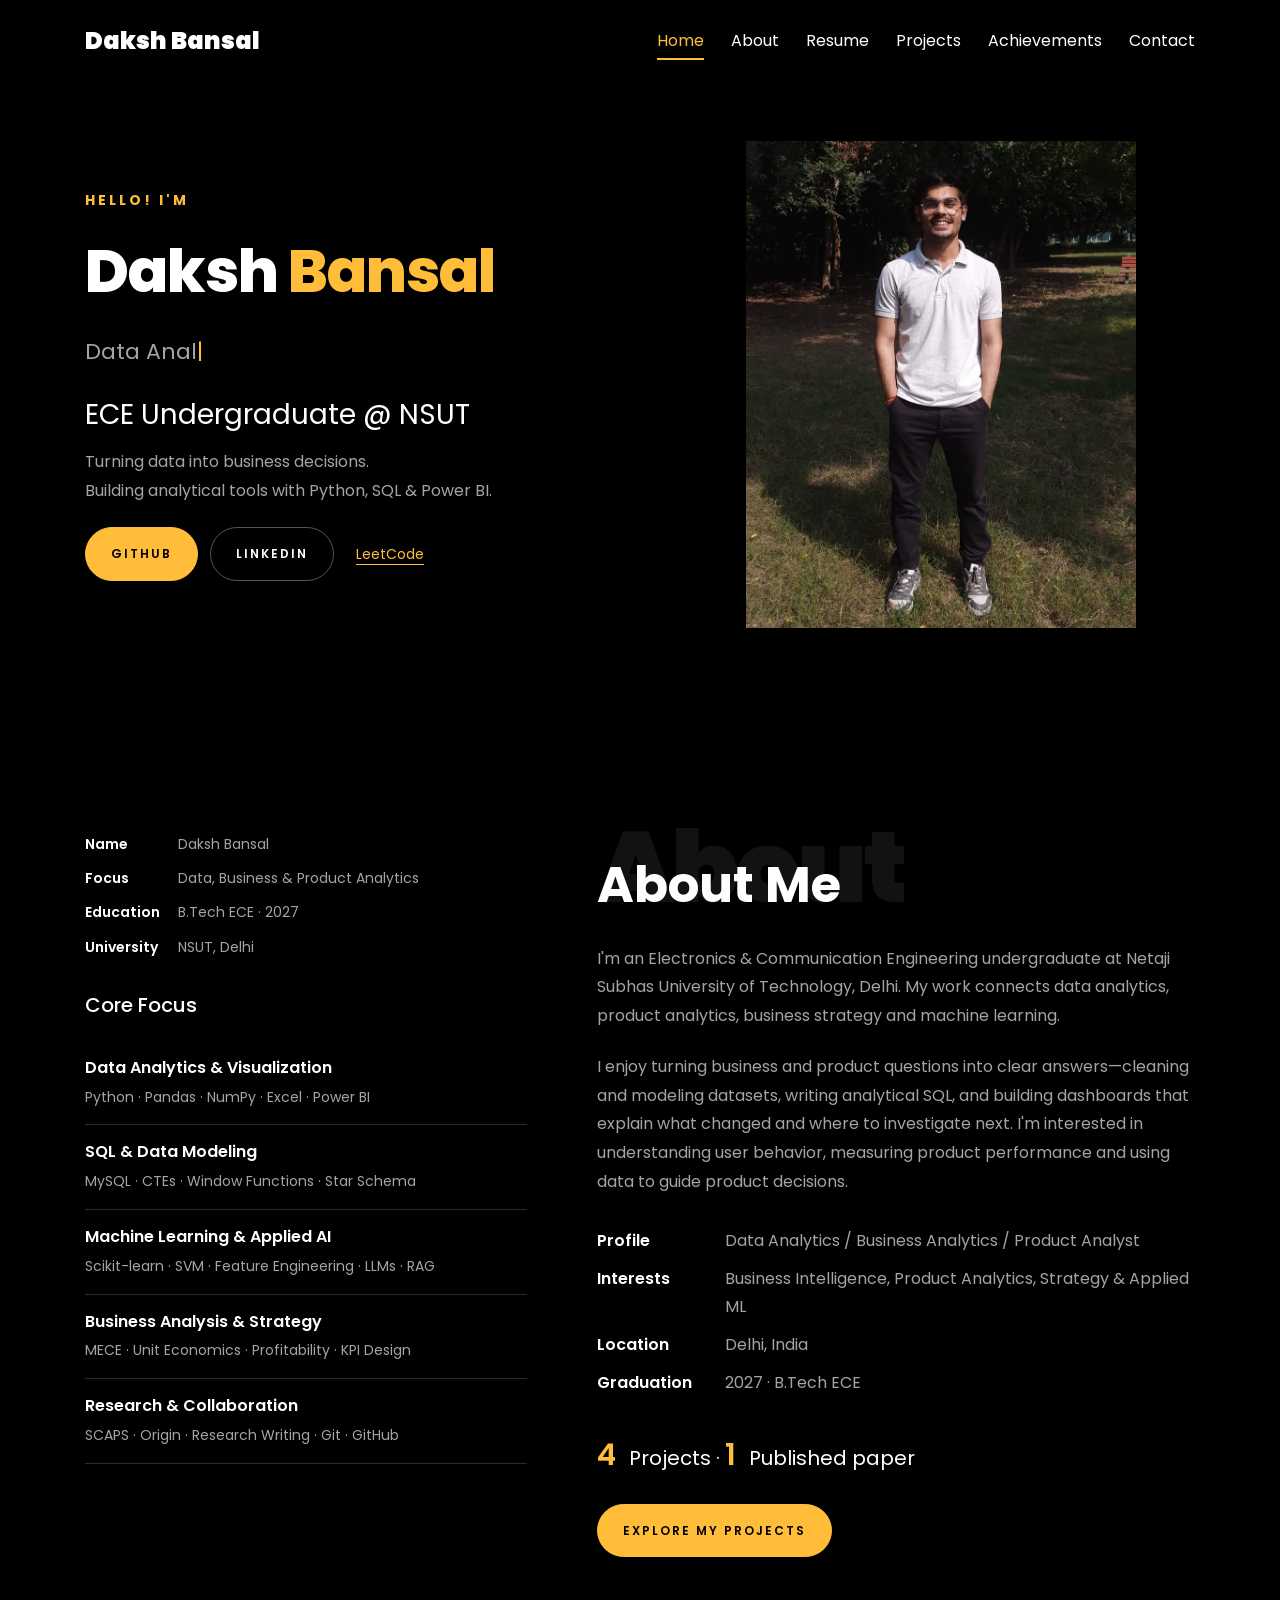
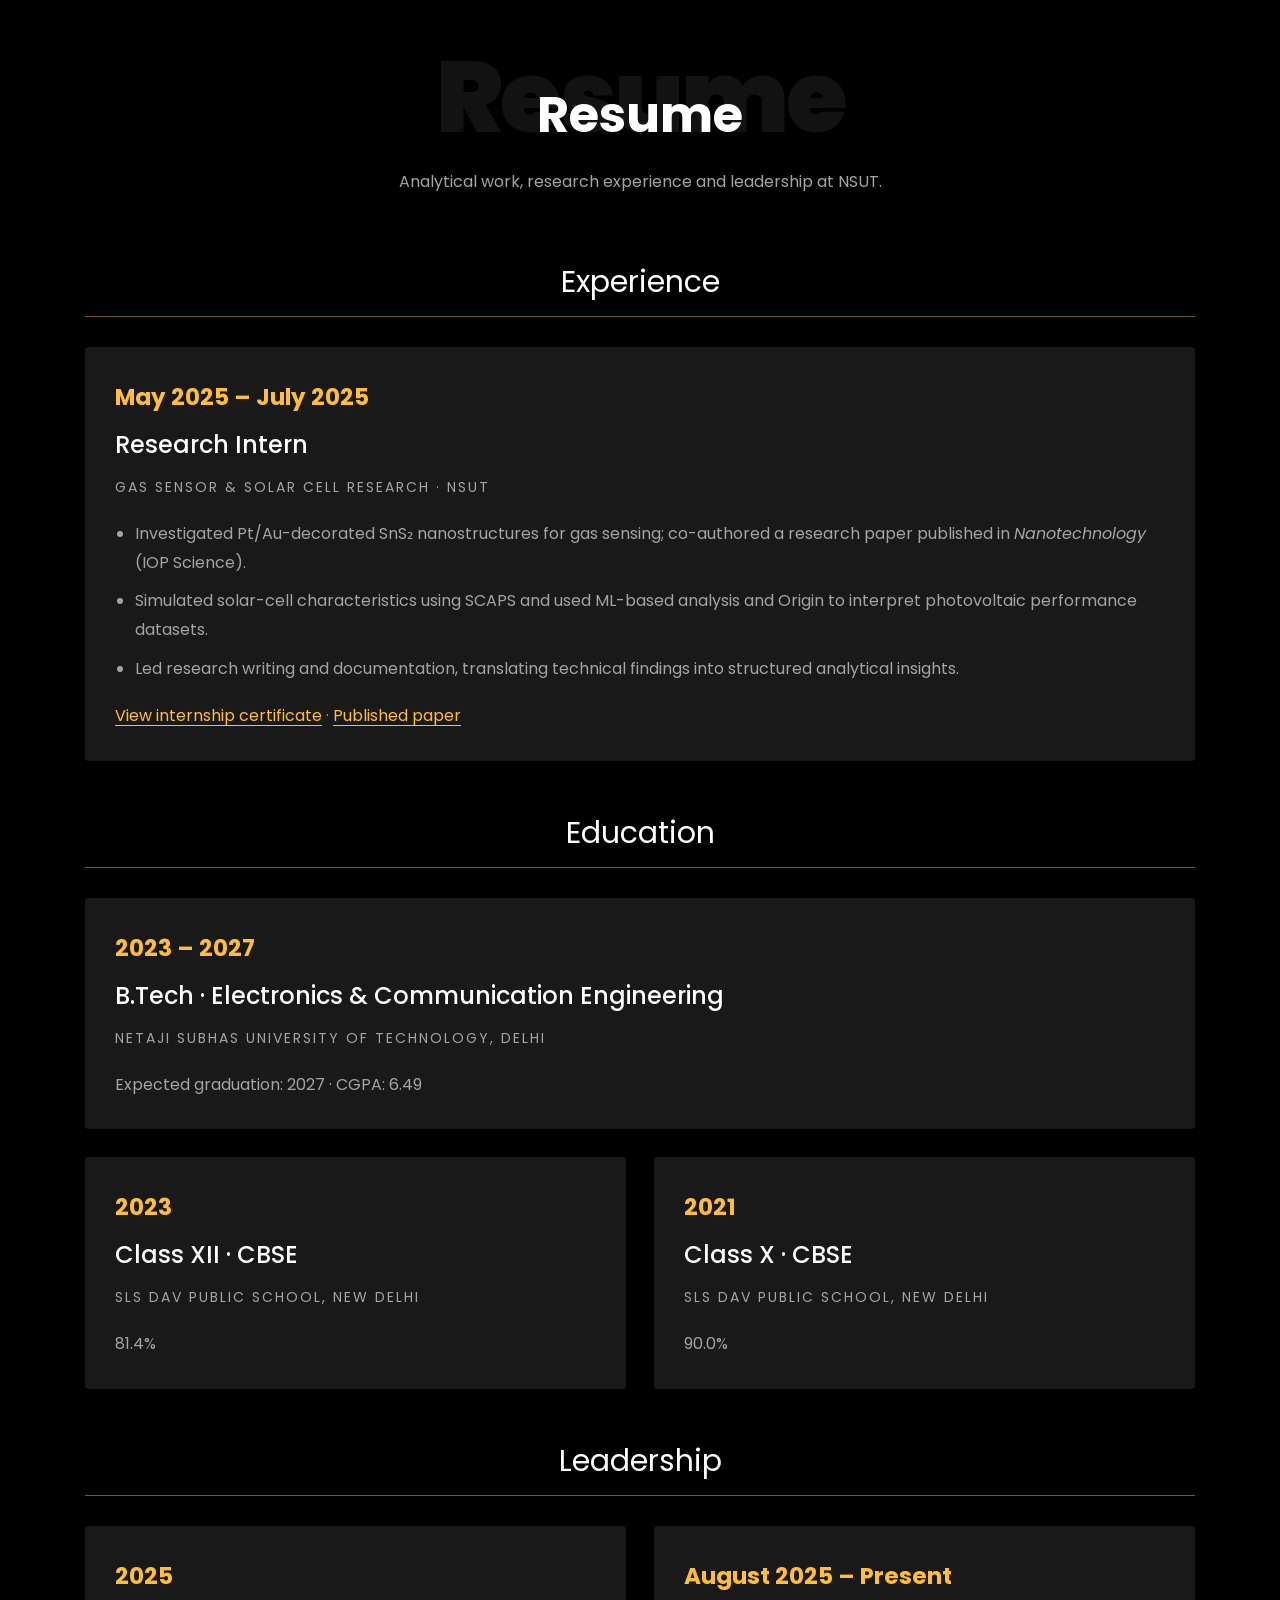
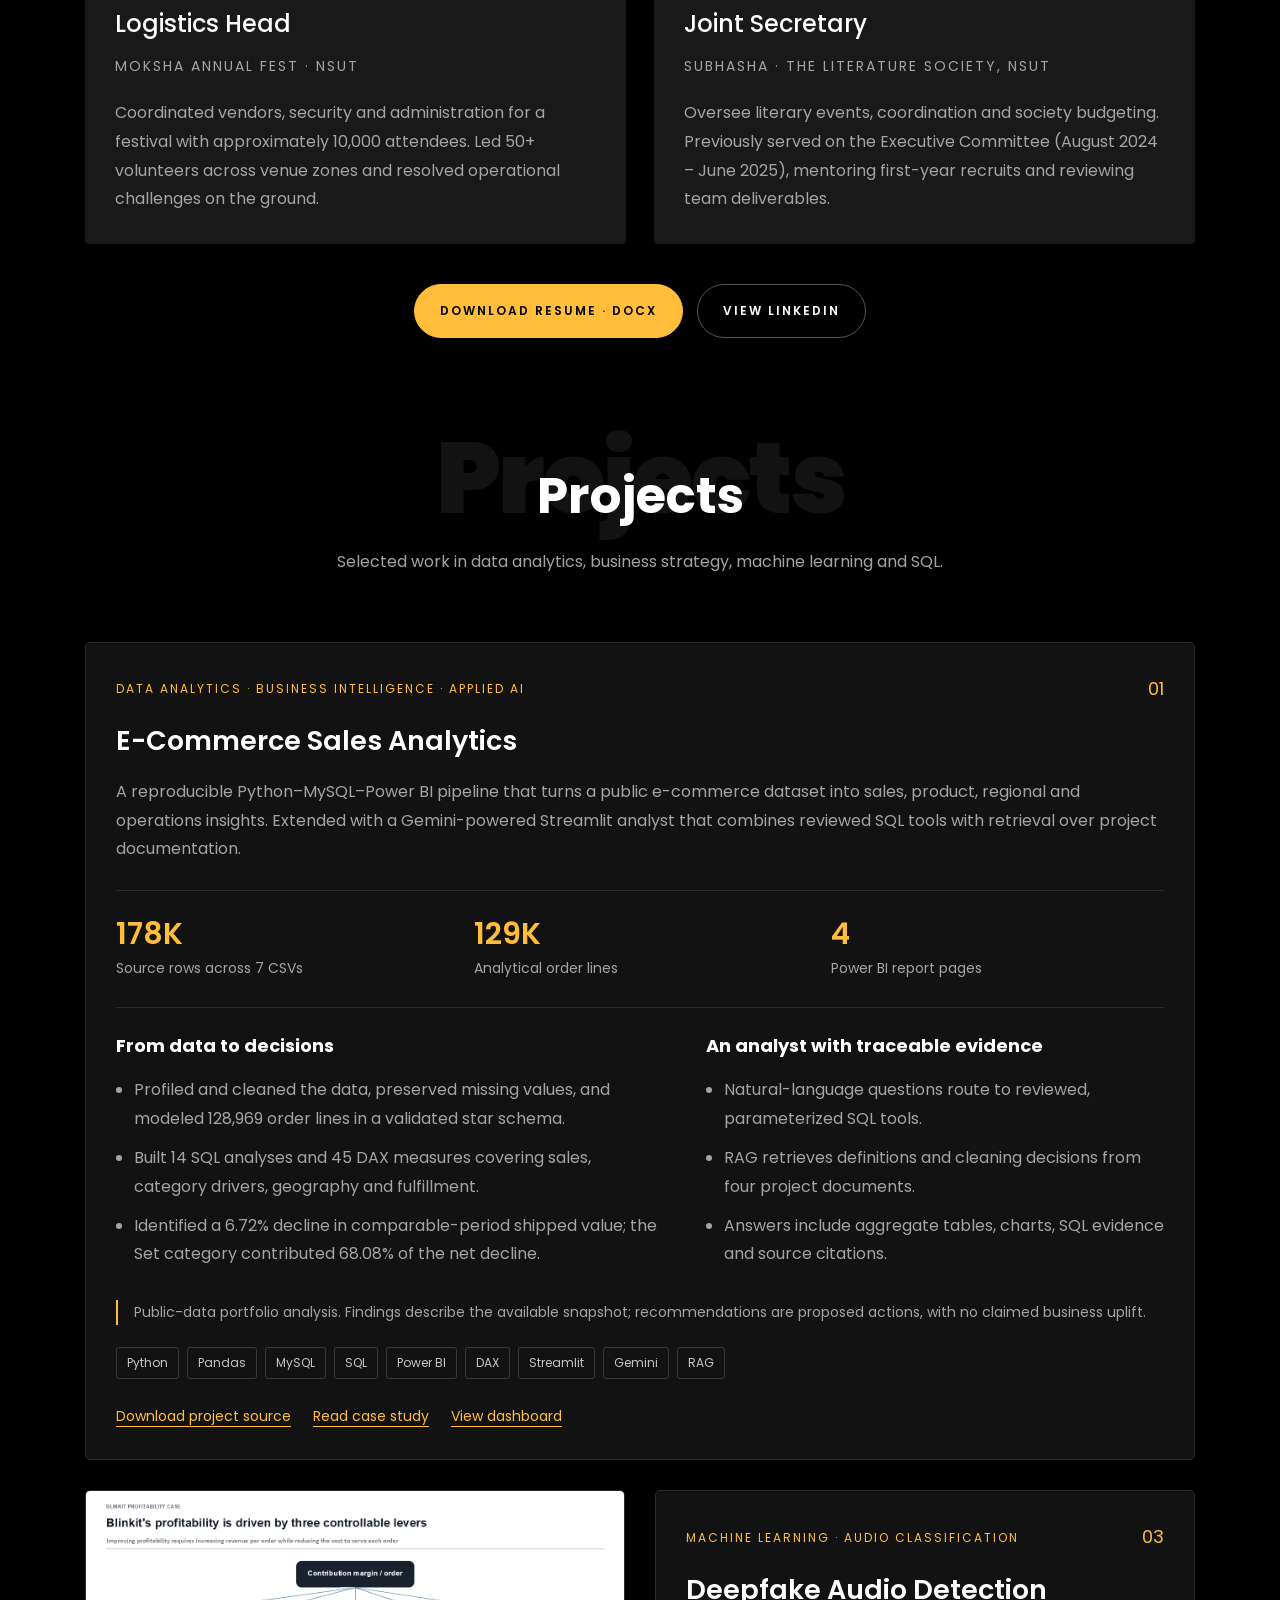
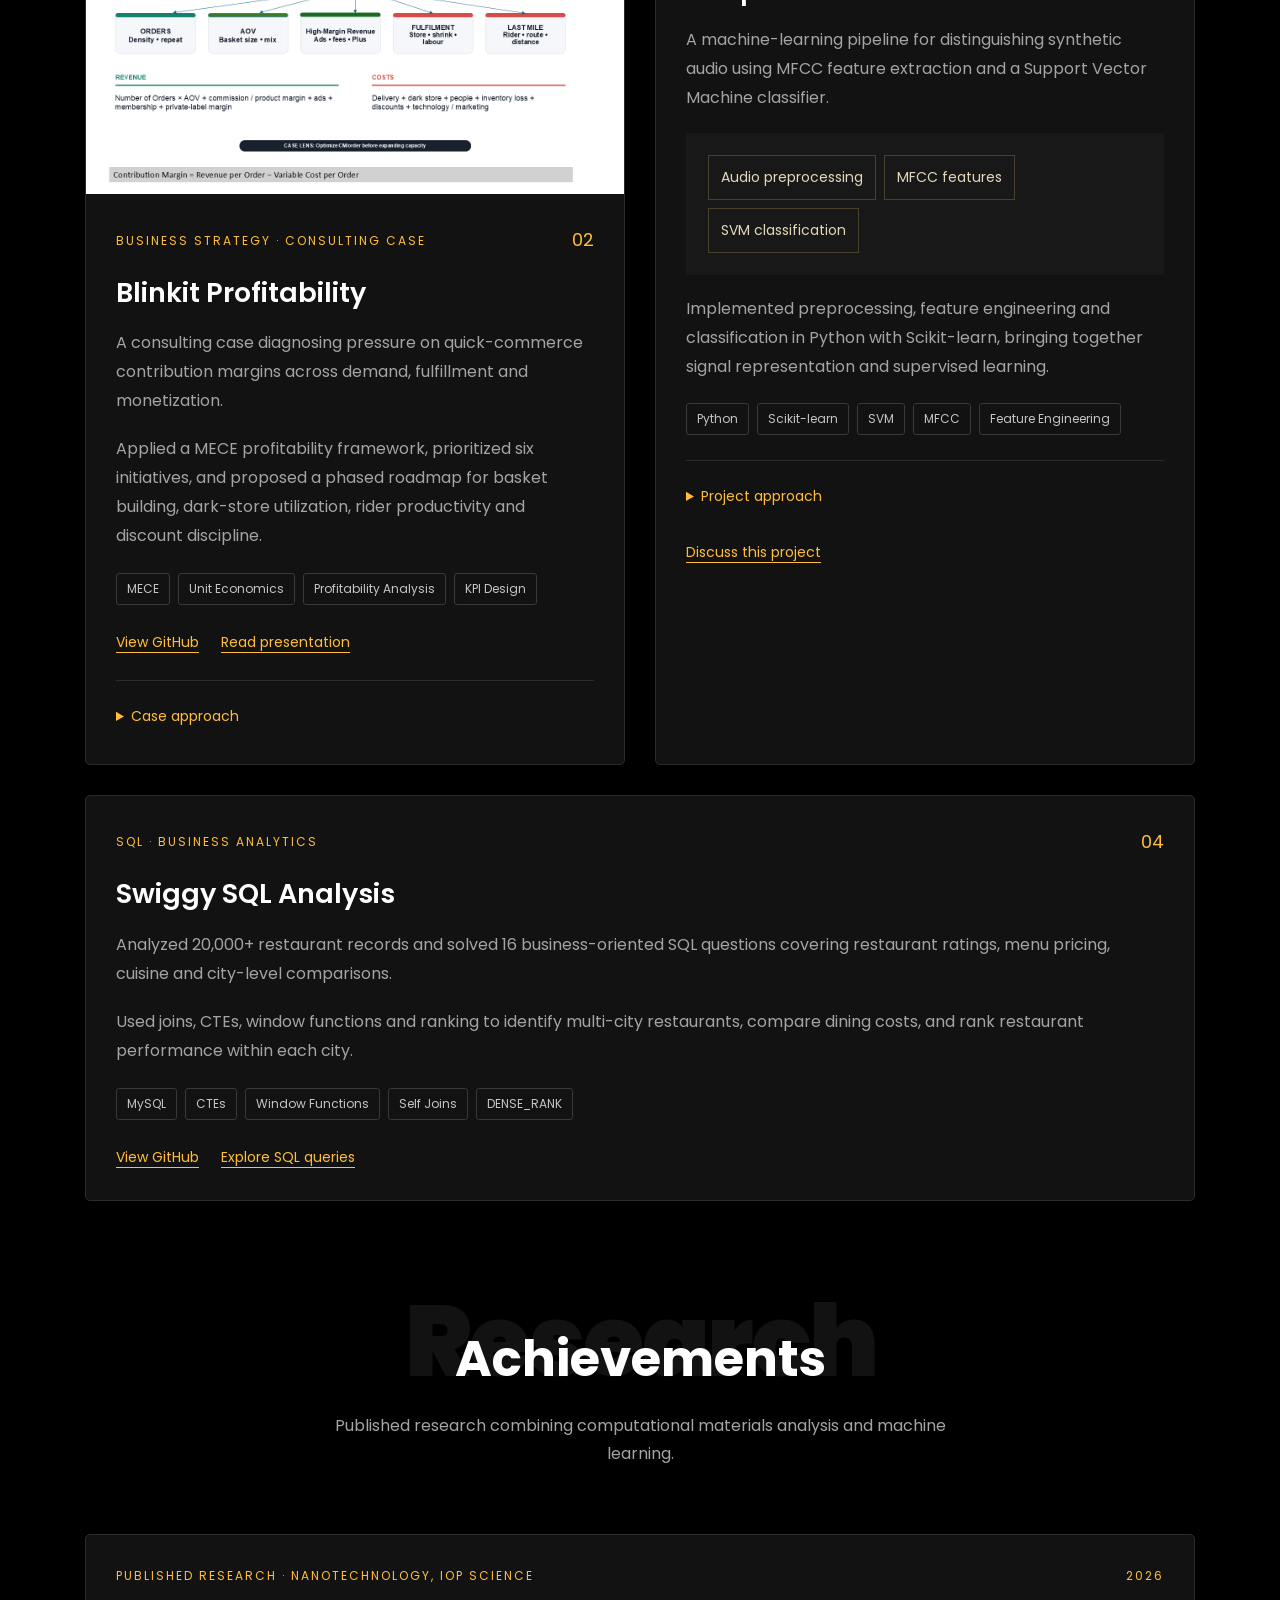
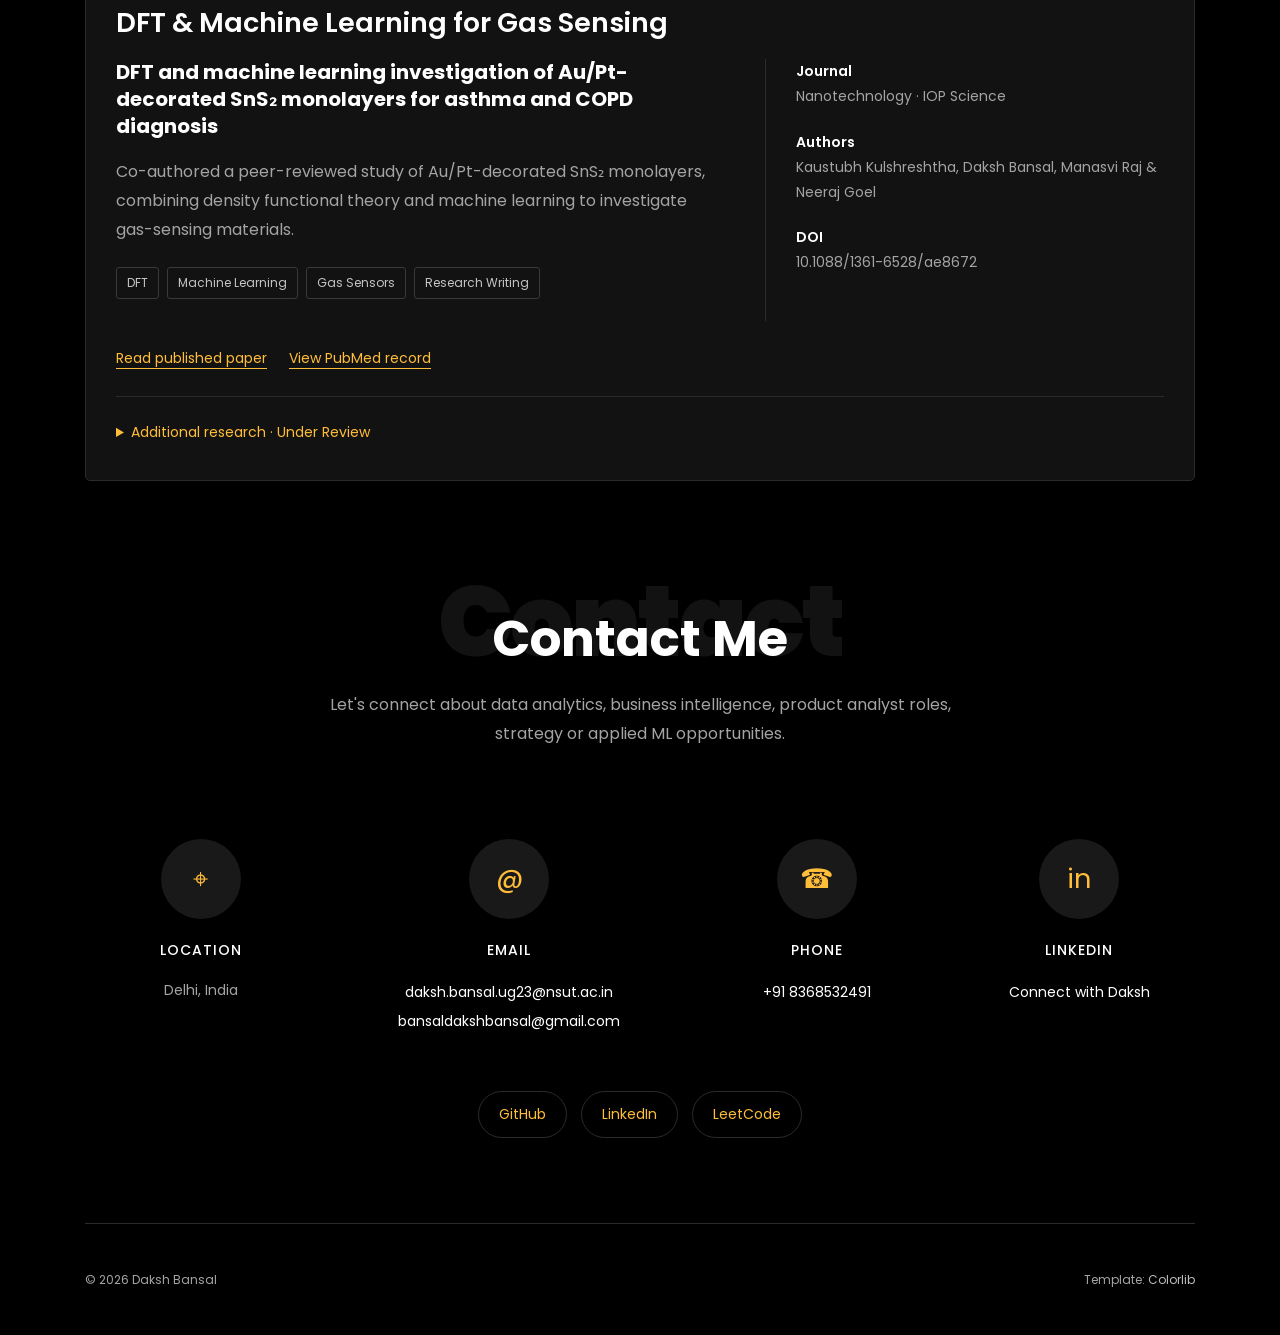
==== commit 56bbd66e: "Remove reference portfolio name from the footer" ====
--- a/index.html
+++ b/index.html
@@ -110,6 +110,6 @@
 <section class="section container" id="contact-section" aria-labelledby="contact-title"><div class="section-heading"><span class="ghost" aria-hidden="true">Contact</span><h2 id="contact-title">Contact Me</h2><p>Let's connect about data analytics, business intelligence, product analyst roles, strategy or applied ML opportunities.</p></div><div class="contact-grid"><div class="contact-item"><div class="contact-icon" aria-hidden="true">⌖</div><h3>Location</h3><p>Delhi, India</p></div><div class="contact-item"><div class="contact-icon" aria-hidden="true">@</div><h3>Email</h3><a href="mailto:daksh.bansal.ug23@nsut.ac.in">daksh.bansal.ug23@nsut.ac.in</a><br><a href="mailto:bansaldakshbansal@gmail.com">bansaldakshbansal@gmail.com</a></div><div class="contact-item"><div class="contact-icon" aria-hidden="true">☎</div><h3>Phone</h3><a href="tel:+918368532491">+91 8368532491</a></div><div class="contact-item"><div class="contact-icon" aria-hidden="true">in</div><h3>LinkedIn</h3><a href="https://www.linkedin.com/in/daksh-bansal-36666b278/" target="_blank" rel="noopener noreferrer">Connect with Daksh</a></div></div><div class="contact-social"><a href="https://github.com/Daks5" target="_blank" rel="noopener noreferrer">GitHub</a><a href="https://www.linkedin.com/in/daksh-bansal-36666b278/" target="_blank" rel="noopener noreferrer">LinkedIn</a><a href="https://leetcode.com/u/daksh5055/" target="_blank" rel="noopener noreferrer">LeetCode</a></div></section>
 <dialog id="image-dialog" class="lightbox" aria-label="Dashboard image"><button class="lightbox-close">Close</button><img alt=""><p></p></dialog>
 </main>
-<footer class="container footer"><p>© <span id="year">2026</span> Daksh Bansal</p><p>Template inspiration: <a href="https://khushimudgil.github.io/" target="_blank" rel="noopener noreferrer">Khushi Mudgil</a> · <a href="https://colorlib.com/" target="_blank" rel="noopener noreferrer">Colorlib</a></p></footer>
+<footer class="container footer"><p>© <span id="year">2026</span> Daksh Bansal</p><p>Template: <a href="https://colorlib.com/" target="_blank" rel="noopener noreferrer">Colorlib</a></p></footer>
 </body></html>
 
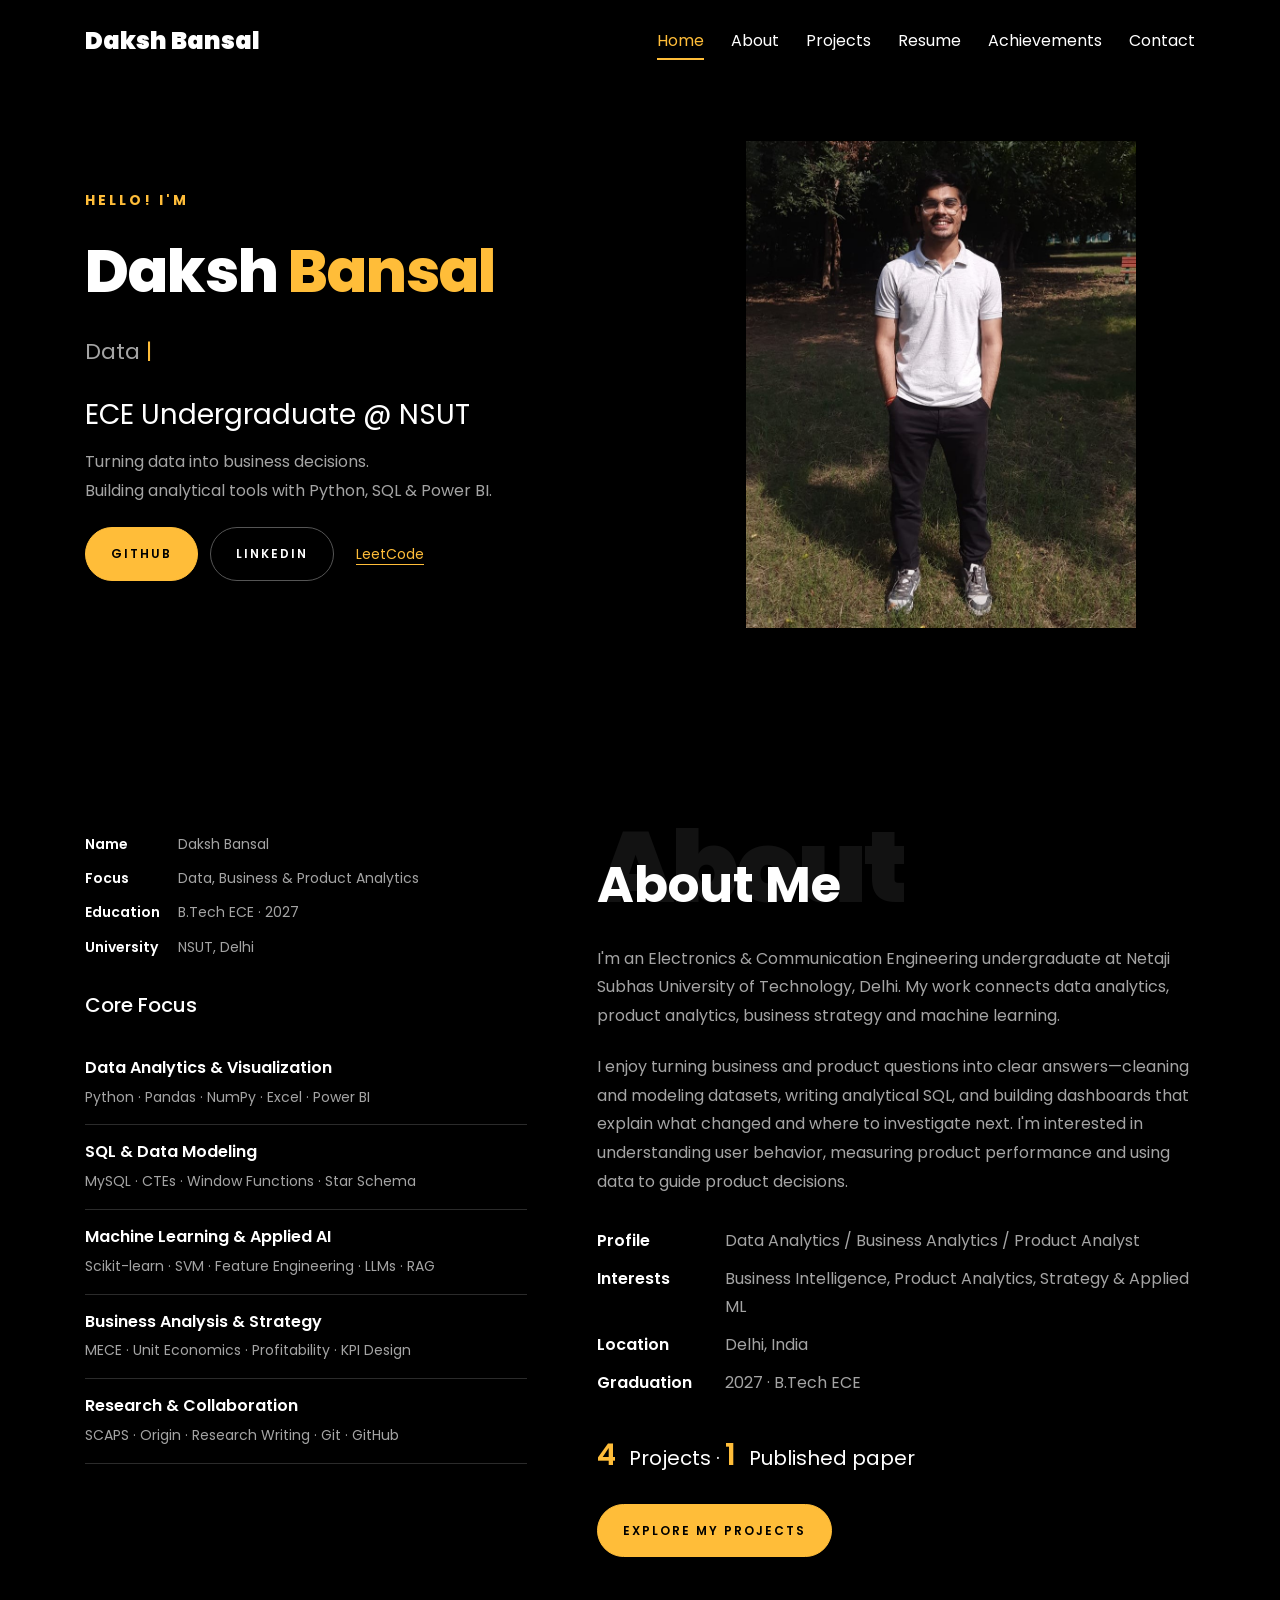
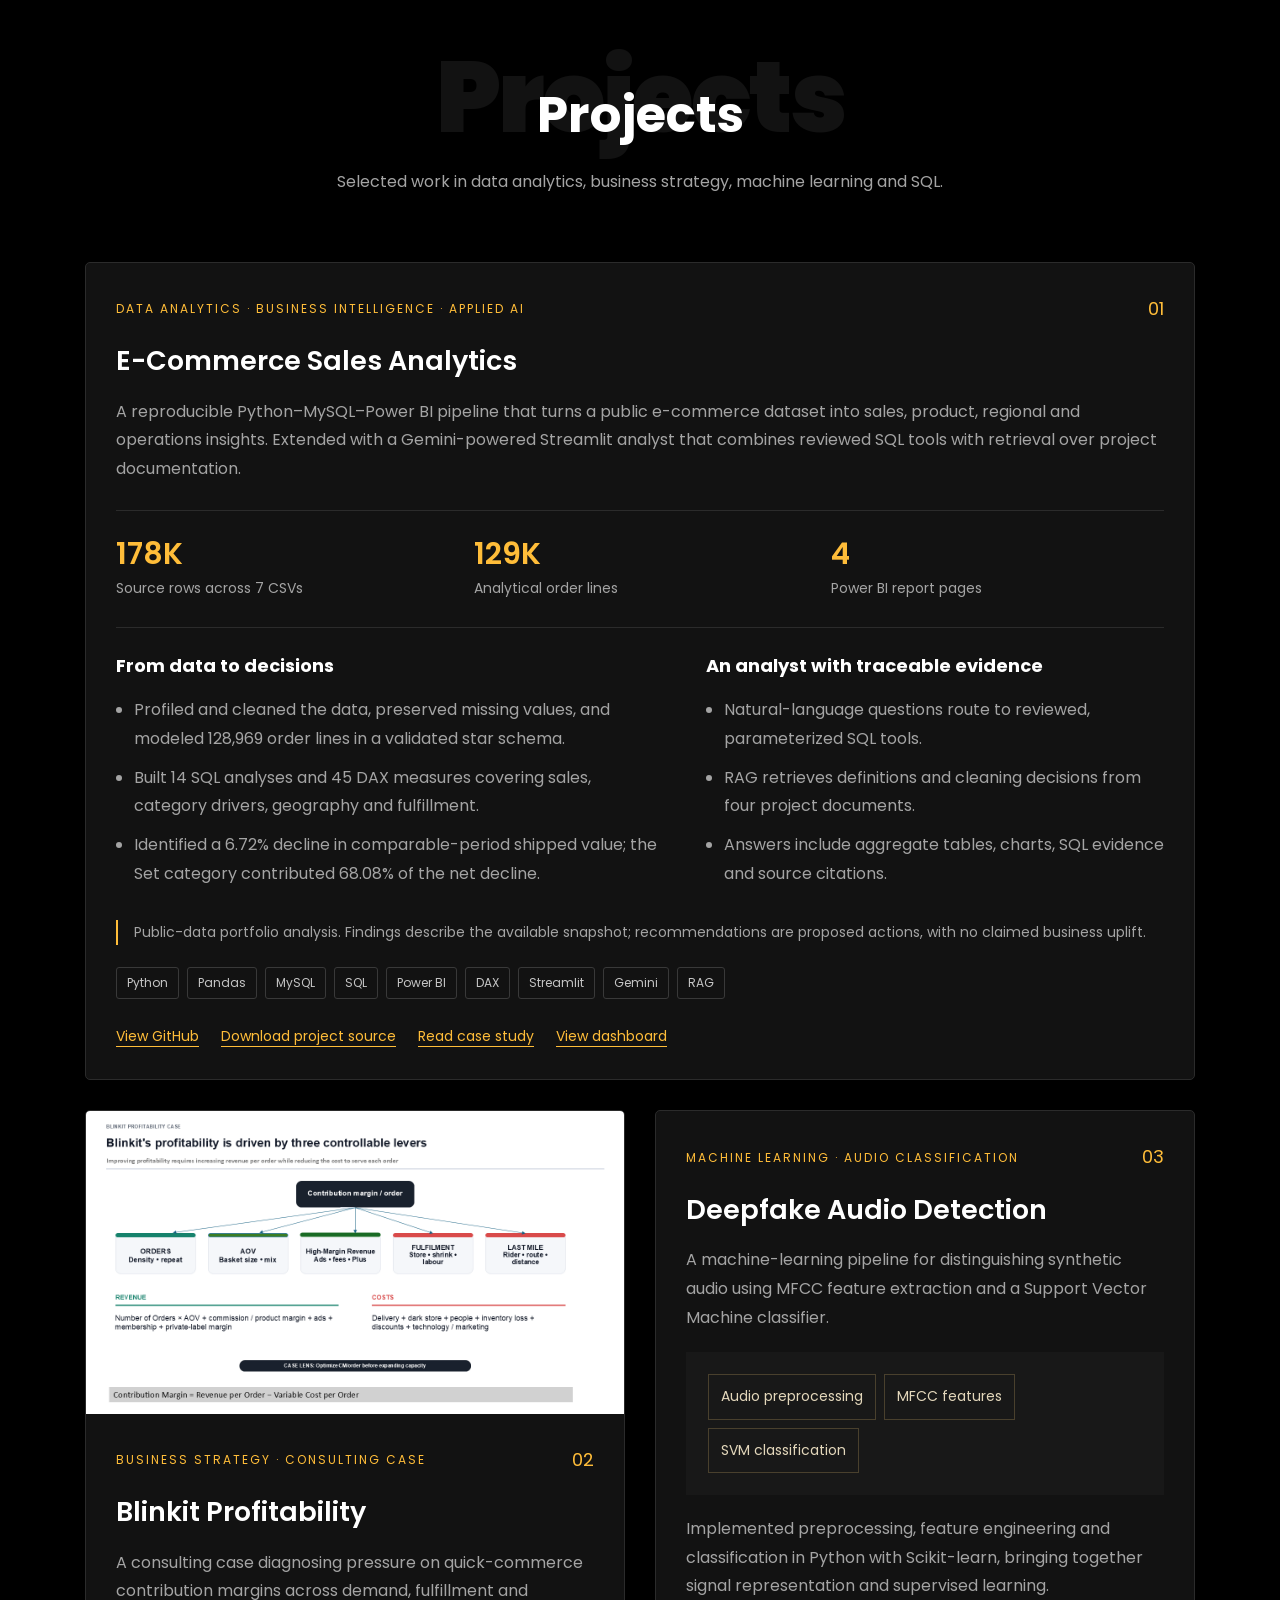
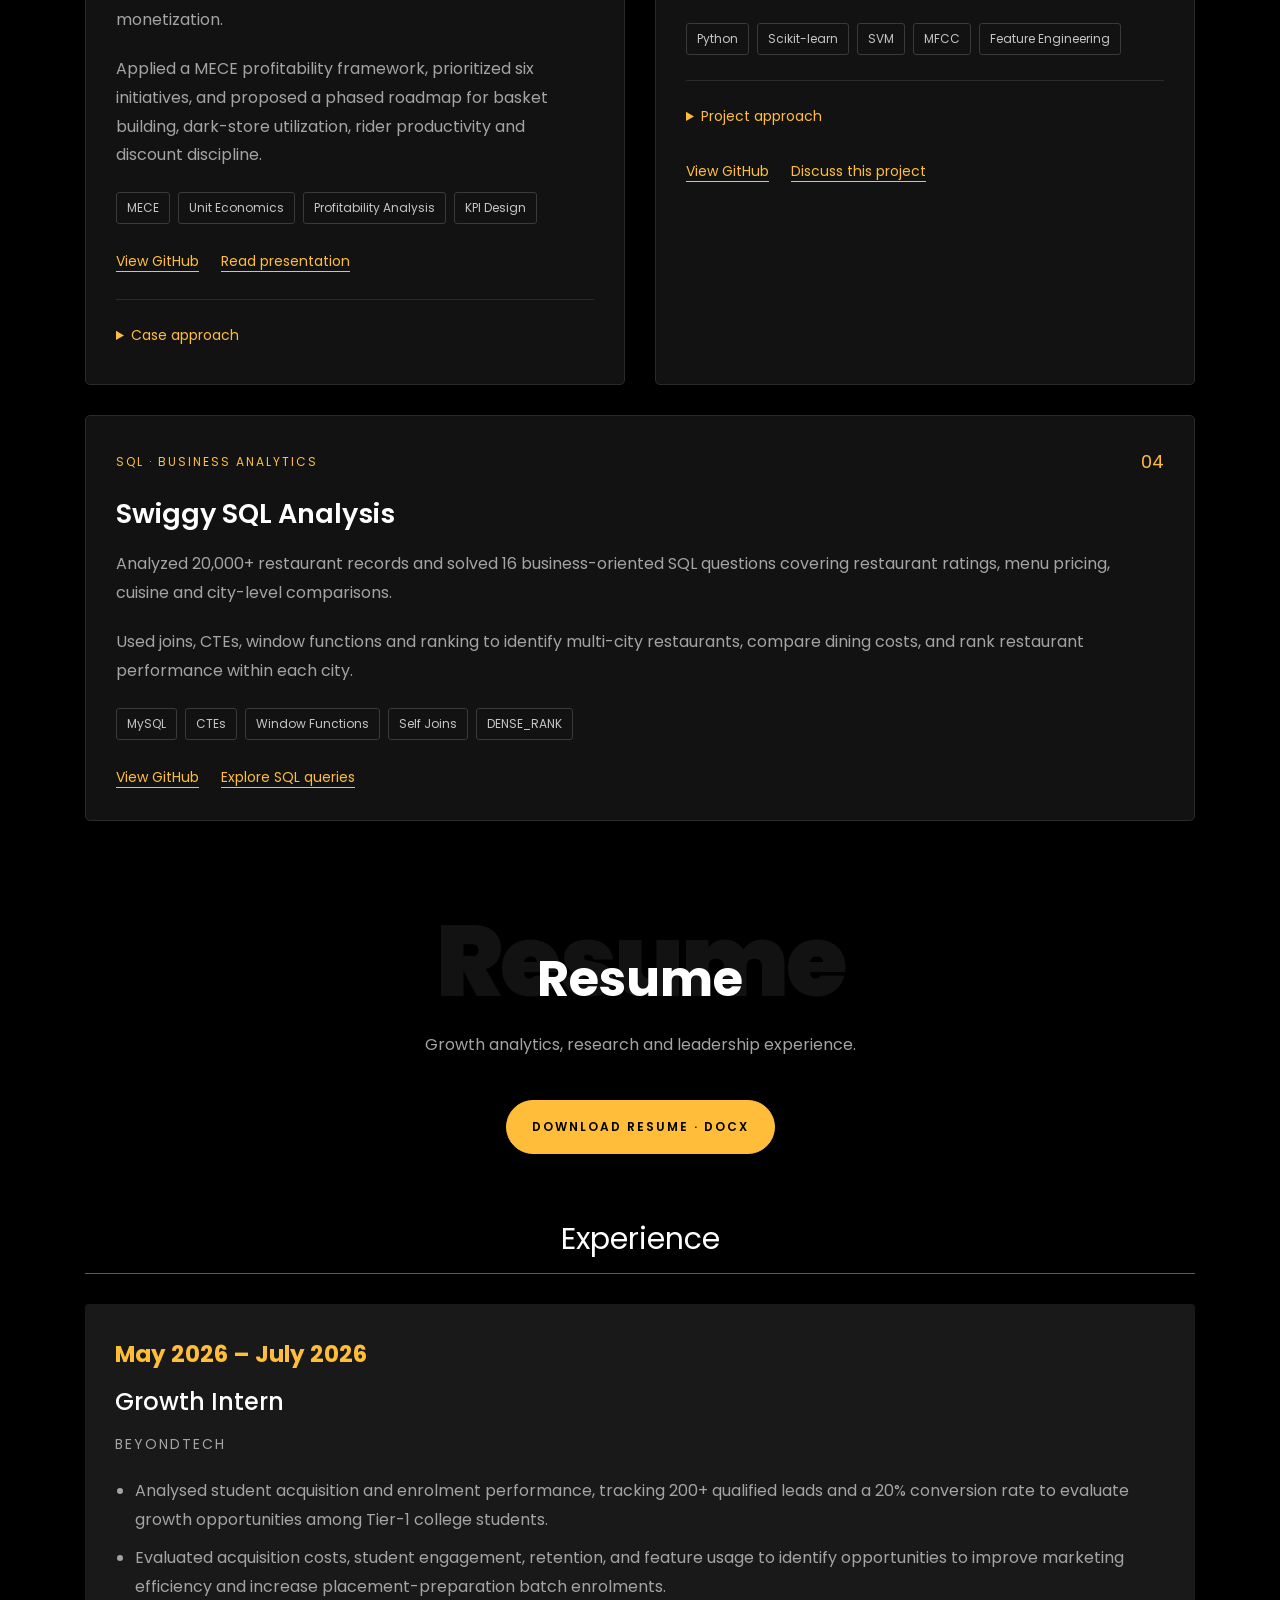
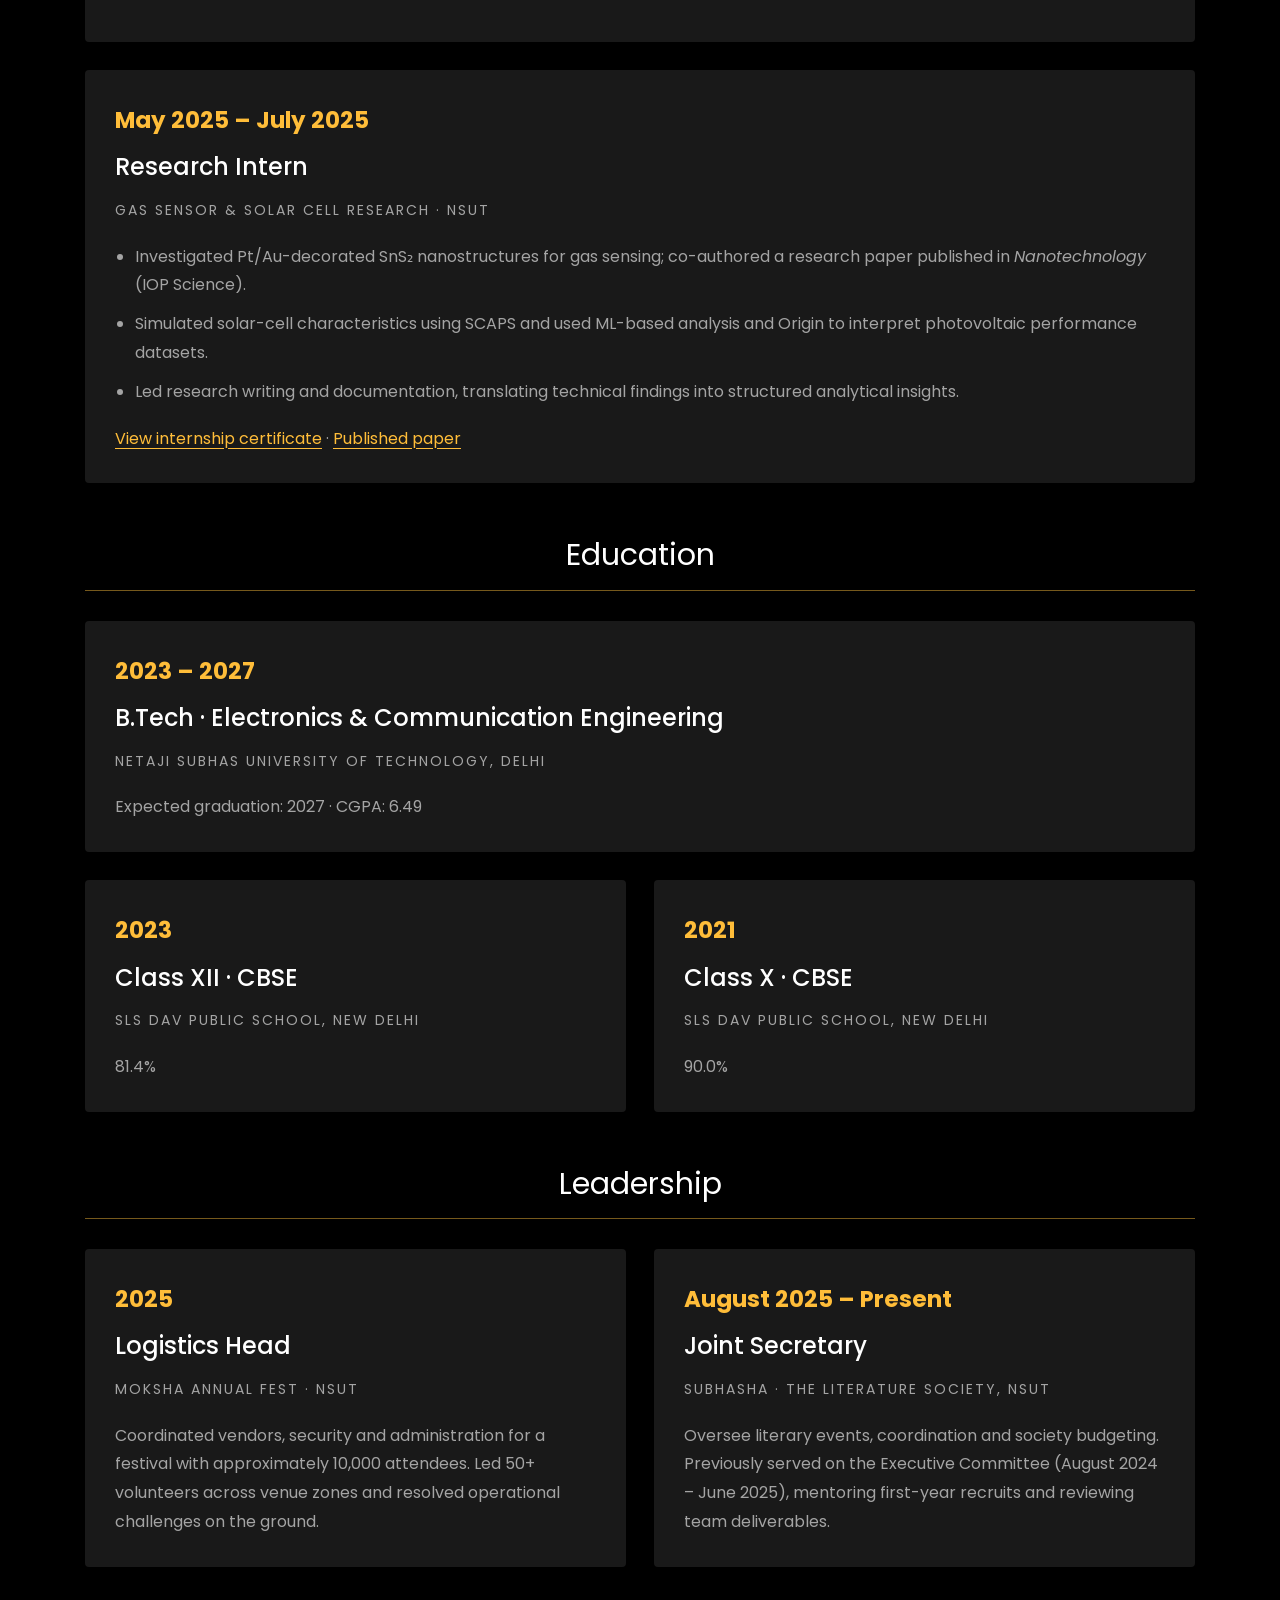
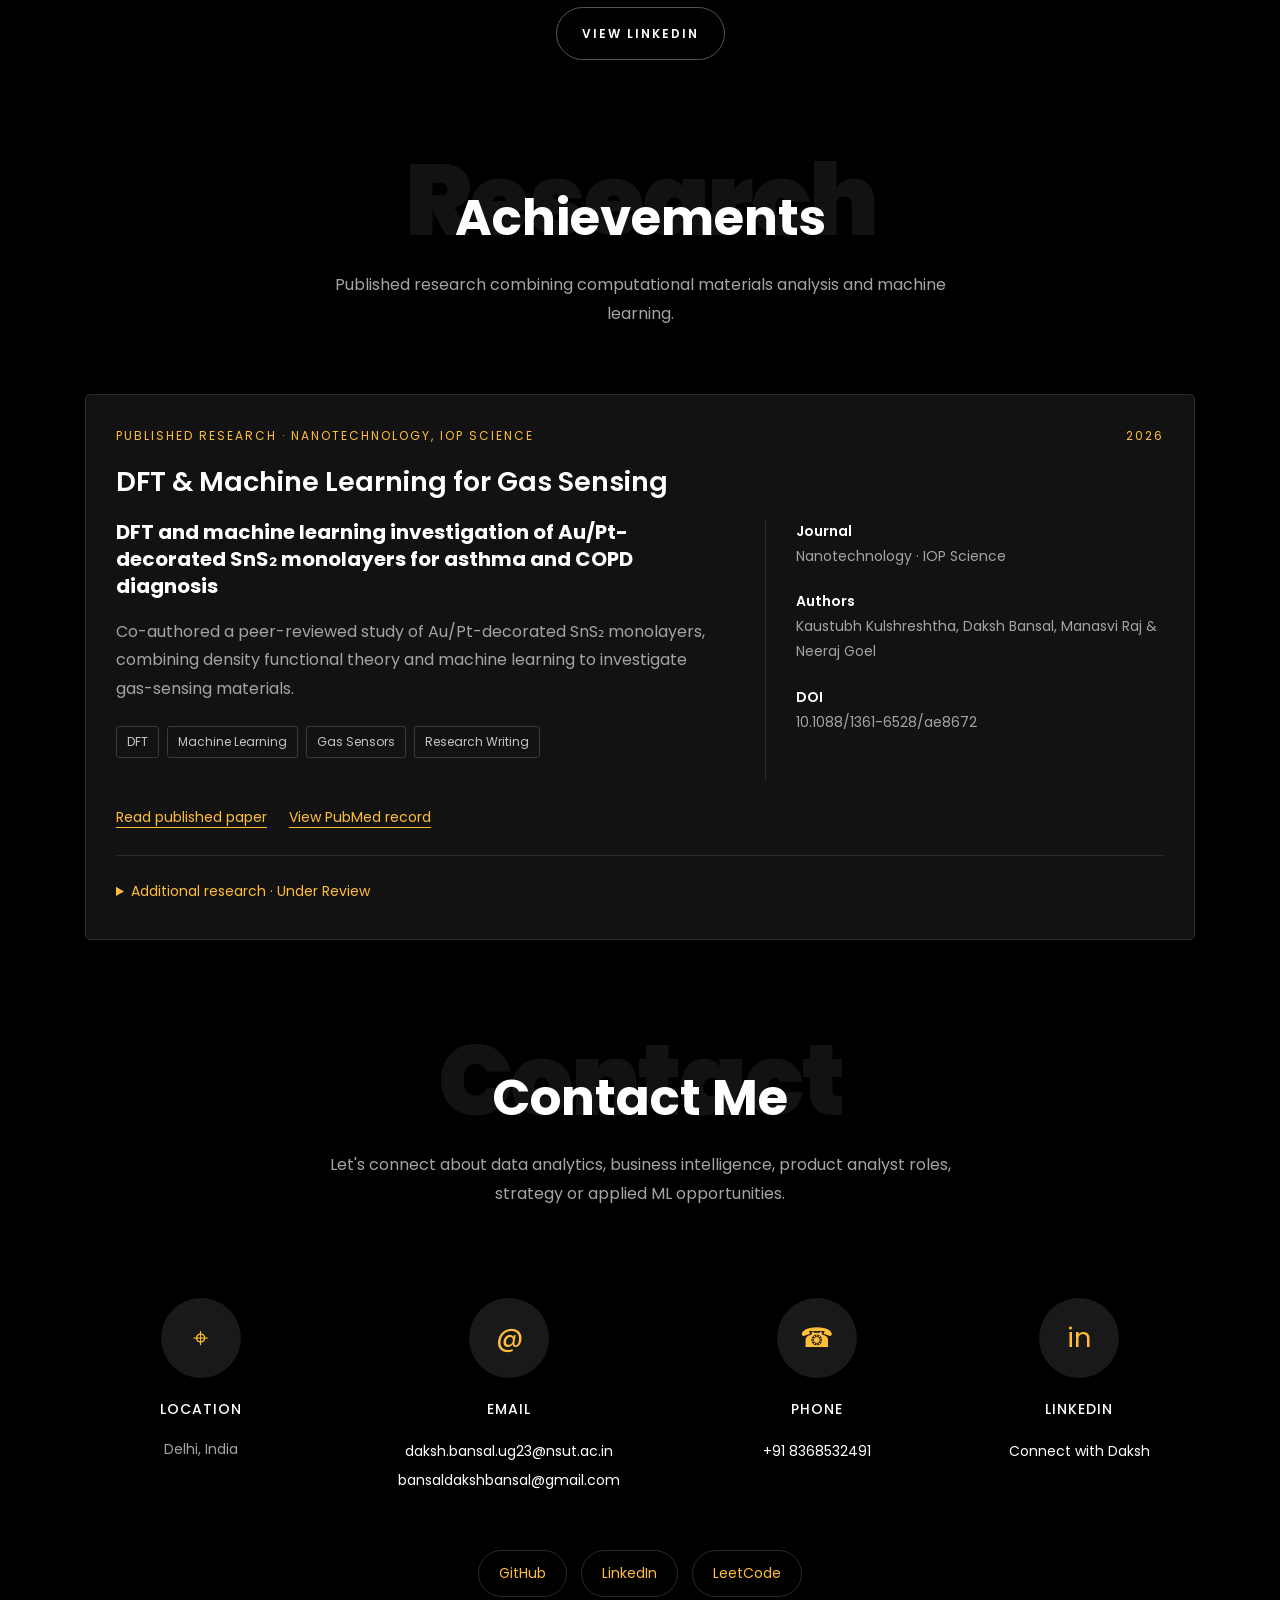
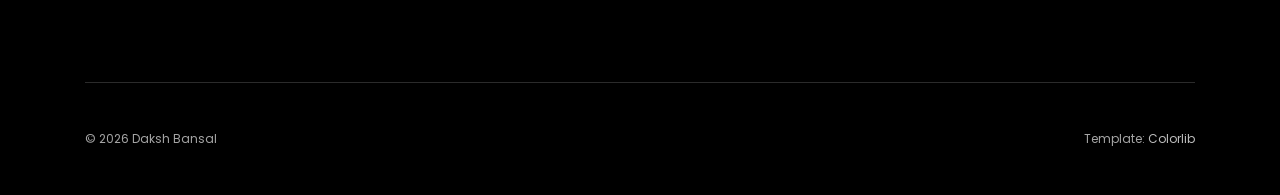
==== commit 1ed97e20: "Reorder portfolio sections, move resume download, add Growth Intern and project repository links" ====
--- a/index.html
+++ b/index.html
@@ -24,7 +24,7 @@
   <a class="brand" href="#home-section">Daksh Bansal</a>
   <button class="menu-toggle" aria-expanded="false" aria-controls="nav-links">Menu <span aria-hidden="true">☰</span></button>
   <div class="nav-links" id="nav-links">
-    <a class="active" href="#home-section">Home</a><a href="#about-section">About</a><a href="#resume-section">Resume</a><a href="#project-section">Projects</a><a href="#achievement-section">Achievements</a><a href="#contact-section">Contact</a>
+    <a class="active" href="#home-section">Home</a><a href="#about-section">About</a><a href="#project-section">Projects</a><a href="#resume-section">Resume</a><a href="#achievement-section">Achievements</a><a href="#contact-section">Contact</a>
   </div>
 </nav></header>
 <main id="main">
@@ -50,18 +50,42 @@
     </div>
     <div class="about-copy">
       <div class="section-heading"><span class="ghost" aria-hidden="true">About</span><h2 id="about-title">About Me</h2></div>
-      <p>I'm an Electronics &amp; Communication Engineering undergraduate at Netaji Subhas University of Technology, Delhi. My work connects data analytics, product analytics, business strategy and machine learning.</p>
-      <p>I enjoy turning business and product questions into clear answers—cleaning and modeling datasets, writing analytical SQL, and building dashboards that explain what changed and where to investigate next. I'm interested in understanding user behavior, measuring product performance and using data to guide product decisions.</p>
-      <dl class="facts detail-facts"><dt>Profile</dt><dd>Data Analytics / Business Analytics / Product Analyst</dd><dt>Interests</dt><dd>Business Intelligence, Product Analytics, Strategy &amp; Applied ML</dd><dt>Location</dt><dd>Delhi, India</dd><dt>Graduation</dt><dd>2027 · B.Tech ECE</dd></dl>
+      <p>I'm an Electronics &amp; Communication Engineering undergraduate at Netaji Subhas University of Technology, Delhi. My work connects data analytics, product analytics, business strategy and machine learning.</p>
+      <p>I enjoy turning business and product questions into clear answers—cleaning and modeling datasets, writing analytical SQL, and building dashboards that explain what changed and where to investigate next. I'm interested in understanding user behavior, measuring product performance and using data to guide product decisions.</p>
+      <dl class="facts detail-facts"><dt>Profile</dt><dd>Data Analytics / Business Analytics / Product Analyst</dd><dt>Interests</dt><dd>Business Intelligence, Product Analytics, Strategy &amp; Applied ML</dd><dt>Location</dt><dd>Delhi, India</dd><dt>Graduation</dt><dd>2027 · B.Tech ECE</dd></dl>
       <p class="count"><strong>4</strong> Projects <span aria-hidden="true">·</span> <strong>1</strong> Published paper</p>
       <a class="button primary" href="#project-section">Explore my projects</a>
     </div>
   </div>
 </section>
+<section class="section container" id="project-section" aria-labelledby="projects-title">
+  <div class="section-heading"><span class="ghost" aria-hidden="true">Projects</span><h2 id="projects-title">Projects</h2><p>Selected work in data analytics, business strategy, machine learning and SQL.</p></div>
+  <div class="project-grid">
+    <article class="project-card featured" id="ecommerce-analytics">
+      <div class="project-content"><div class="project-meta"><span>Data Analytics · Business Intelligence · Applied AI</span><span class="number">01</span></div><h3>E-Commerce Sales Analytics</h3>
+        <p>A reproducible Python–MySQL–Power BI pipeline that turns a public e-commerce dataset into sales, product, regional and operations insights. Extended with a Gemini-powered Streamlit analyst that combines reviewed SQL tools with retrieval over project documentation.</p>
+        <div class="project-metrics"><div><strong>178K</strong><span>Source rows across 7 CSVs</span></div><div><strong>129K</strong><span>Analytical order lines</span></div><div><strong>4</strong><span>Power BI report pages</span></div></div>
+        <div class="project-split"><div><h4>From data to decisions</h4><ul><li>Profiled and cleaned the data, preserved missing values, and modeled 128,969 order lines in a validated star schema.</li><li>Built 14 SQL analyses and 45 DAX measures covering sales, category drivers, geography and fulfillment.</li><li>Identified a 6.72% decline in comparable-period shipped value; the Set category contributed 68.08% of the net decline.</li></ul></div><div><h4>An analyst with traceable evidence</h4><ul><li>Natural-language questions route to reviewed, parameterized SQL tools.</li><li>RAG retrieves definitions and cleaning decisions from four project documents.</li><li>Answers include aggregate tables, charts, SQL evidence and source citations.</li></ul></div></div>
+        <p class="evidence-note">Public-data portfolio analysis. Findings describe the available snapshot; recommendations are proposed actions, with no claimed business uplift.</p>
+        <div class="tech-stack"><span>Python</span><span>Pandas</span><span>MySQL</span><span>SQL</span><span>Power BI</span><span>DAX</span><span>Streamlit</span><span>Gemini</span><span>RAG</span></div>
+        <div class="project-links"><a href="https://github.com/Daks5/E-Commerce-Sales-Analytics" target="_blank" rel="noopener noreferrer">View GitHub</a><a href="assets/E-Commerce-Sales-Analytics-Source.zip" download>Download project source</a><a href="assets/ecommerce-case-study.html" target="_blank" rel="noopener noreferrer">Read case study</a><a href="assets/commerce-sales.png" target="_blank" rel="noopener noreferrer">View dashboard</a></div>
+      </div>
+    </article>
+    <article class="project-card" id="blinkit-case"><div class="project-image"><img src="assets/blinkit-framework.png" loading="lazy" width="1600" height="900" alt="Blinkit consulting case profitability framework"></div>
+      <div class="project-content"><div class="project-meta"><span>Business Strategy · Consulting Case</span><span class="number">02</span></div><h3>Blinkit Profitability</h3><p>A consulting case diagnosing pressure on quick-commerce contribution margins across demand, fulfillment and monetization.</p><p>Applied a MECE profitability framework, prioritized six initiatives, and proposed a phased roadmap for basket building, dark-store utilization, rider productivity and discount discipline.</p><div class="tech-stack"><span>MECE</span><span>Unit Economics</span><span>Profitability Analysis</span><span>KPI Design</span></div><div class="project-links"><a href="https://github.com/Daks5/Blinkit-Profitability-Consulting-Case" target="_blank" rel="noopener noreferrer">View GitHub</a><a href="https://github.com/Daks5/Blinkit-Profitability-Consulting-Case/blob/main/Blinkit_Profitability_Consulting_Case.pdf" target="_blank" rel="noopener noreferrer">Read presentation</a></div><details class="details"><summary>Case approach</summary><p>Structured the problem through a profitability tree, compared initiatives by impact and effort, and proposed a six-month implementation roadmap. This is an independent portfolio case; illustrative assumptions are distinguished from company financial data in the presentation.</p></details></div>
+    </article>
+    <article class="project-card" id="deepfake-project"><div class="project-content"><div class="project-meta"><span>Machine Learning · Audio Classification</span><span class="number">03</span></div><h3>Deepfake Audio Detection</h3><p>A machine-learning pipeline for distinguishing synthetic audio using MFCC feature extraction and a Support Vector Machine classifier.</p><div class="ml-pipeline" aria-label="Audio classification pipeline"><span>Audio preprocessing</span><span>MFCC features</span><span>SVM classification</span></div><p>Implemented preprocessing, feature engineering and classification in Python with Scikit-learn, bringing together signal representation and supervised learning.</p><div class="tech-stack"><span>Python</span><span>Scikit-learn</span><span>SVM</span><span>MFCC</span><span>Feature Engineering</span></div><details class="details"><summary>Project approach</summary><p>The workflow transforms audio recordings into numerical features before classification. MFCCs describe the spectral characteristics of audio, and an SVM separates the feature representations into classes.</p><p>Focus: preprocessing, feature extraction and classification pipeline development.</p></details><div class="project-links"><a href="https://github.com/Daks5/Deepfake-Audio-Detection-Project" target="_blank" rel="noopener noreferrer">View GitHub</a><a href="mailto:daksh.bansal.ug23@nsut.ac.in?subject=Deepfake%20Audio%20Detection%20project">Discuss this project</a></div></div>
+    </article>
+    <article class="project-card wide" id="swiggy-project"><div class="project-content"><div class="project-meta"><span>SQL · Business Analytics</span><span class="number">04</span></div><h3>Swiggy SQL Analysis</h3><p>Analyzed 20,000+ restaurant records and solved 16 business-oriented SQL questions covering restaurant ratings, menu pricing, cuisine and city-level comparisons.</p><p>Used joins, CTEs, window functions and ranking to identify multi-city restaurants, compare dining costs, and rank restaurant performance within each city.</p><div class="tech-stack"><span>MySQL</span><span>CTEs</span><span>Window Functions</span><span>Self Joins</span><span>DENSE_RANK</span></div><div class="project-links"><a href="https://github.com/Daks5/Swiggy-SQL-Analysis" target="_blank" rel="noopener noreferrer">View GitHub</a><a href="https://github.com/Daks5/Swiggy-SQL-Analysis/blob/main/queries/Business_queries.sql" target="_blank" rel="noopener noreferrer">Explore SQL queries</a></div></div></article>
+  </div>
+</section>
 <section class="section container" id="resume-section" aria-labelledby="resume-title">
-  <div class="section-heading"><span class="ghost" aria-hidden="true">Resume</span><h2 id="resume-title">Resume</h2><p>Analytical work, research experience and leadership at NSUT.</p></div>
+  <div class="section-heading"><span class="ghost" aria-hidden="true">Resume</span><h2 id="resume-title">Resume</h2><p>Growth analytics, research and leadership experience.</p><div class="center-actions"><a class="button primary" href="assets/Daksh-Bansal-Resume.docx" download>Download Resume · DOCX</a></div></div>
   <h3 class="subsection-title">Experience</h3>
   <div class="resume-grid">
+    <article class="resume-card wide" id="growth-intern"><span class="date">May 2026 – July 2026</span><h3>Growth Intern</h3><span class="position">BeyondTech</span>
+      <ul><li>Analysed student acquisition and enrolment performance, tracking 200+ qualified leads and a 20% conversion rate to evaluate growth opportunities among Tier-1 college students.</li><li>Evaluated acquisition costs, student engagement, retention, and feature usage to identify opportunities to improve marketing efficiency and increase placement-preparation batch enrolments.</li></ul>
+    </article>
     <article class="resume-card wide"><span class="date">May 2025 – July 2025</span><h3>Research Intern</h3><span class="position">Gas Sensor &amp; Solar Cell Research · NSUT</span>
       <ul><li>Investigated Pt/Au-decorated SnS₂ nanostructures for gas sensing; co-authored a research paper published in <em>Nanotechnology</em> (IOP Science).</li><li>Simulated solar-cell characteristics using SCAPS and used ML-based analysis and Origin to interpret photovoltaic performance datasets.</li><li>Led research writing and documentation, translating technical findings into structured analytical insights.</li></ul>
       <p><a href="https://drive.google.com/file/d/16wXRYMRkcN787e_S3yydGKHLejYcrH81/view?usp=sharing" target="_blank" rel="noopener noreferrer">View internship certificate</a> <span aria-hidden="true">·</span> <a href="https://iopscience.iop.org/article/10.1088/1361-6528/ae8672" target="_blank" rel="noopener noreferrer">Published paper</a></p>
@@ -78,28 +102,7 @@
     <article class="resume-card"><span class="date">2025</span><h3>Logistics Head</h3><span class="position">Moksha Annual Fest · NSUT</span><p>Coordinated vendors, security and administration for a festival with approximately 10,000 attendees. Led 50+ volunteers across venue zones and resolved operational challenges on the ground.</p></article>
     <article class="resume-card"><span class="date">August 2025 – Present</span><h3>Joint Secretary</h3><span class="position">Subhasha · The Literature Society, NSUT</span><p>Oversee literary events, coordination and society budgeting. Previously served on the Executive Committee (August 2024 – June 2025), mentoring first-year recruits and reviewing team deliverables.</p></article>
   </div>
-  <div class="center-actions"><a class="button primary" href="assets/Daksh-Bansal-Resume.docx" download>Download Resume · DOCX</a><a class="button outline" href="https://www.linkedin.com/in/daksh-bansal-36666b278/" target="_blank" rel="noopener noreferrer">View LinkedIn</a></div>
-</section>
-<section class="section container" id="project-section" aria-labelledby="projects-title">
-  <div class="section-heading"><span class="ghost" aria-hidden="true">Projects</span><h2 id="projects-title">Projects</h2><p>Selected work in data analytics, business strategy, machine learning and SQL.</p></div>
-  <div class="project-grid">
-    <article class="project-card featured" id="ecommerce-analytics">
-      <div class="project-content"><div class="project-meta"><span>Data Analytics · Business Intelligence · Applied AI</span><span class="number">01</span></div><h3>E-Commerce Sales Analytics</h3>
-        <p>A reproducible Python–MySQL–Power BI pipeline that turns a public e-commerce dataset into sales, product, regional and operations insights. Extended with a Gemini-powered Streamlit analyst that combines reviewed SQL tools with retrieval over project documentation.</p>
-        <div class="project-metrics"><div><strong>178K</strong><span>Source rows across 7 CSVs</span></div><div><strong>129K</strong><span>Analytical order lines</span></div><div><strong>4</strong><span>Power BI report pages</span></div></div>
-        <div class="project-split"><div><h4>From data to decisions</h4><ul><li>Profiled and cleaned the data, preserved missing values, and modeled 128,969 order lines in a validated star schema.</li><li>Built 14 SQL analyses and 45 DAX measures covering sales, category drivers, geography and fulfillment.</li><li>Identified a 6.72% decline in comparable-period shipped value; the Set category contributed 68.08% of the net decline.</li></ul></div><div><h4>An analyst with traceable evidence</h4><ul><li>Natural-language questions route to reviewed, parameterized SQL tools.</li><li>RAG retrieves definitions and cleaning decisions from four project documents.</li><li>Answers include aggregate tables, charts, SQL evidence and source citations.</li></ul></div></div>
-        <p class="evidence-note">Public-data portfolio analysis. Findings describe the available snapshot; recommendations are proposed actions, with no claimed business uplift.</p>
-        <div class="tech-stack"><span>Python</span><span>Pandas</span><span>MySQL</span><span>SQL</span><span>Power BI</span><span>DAX</span><span>Streamlit</span><span>Gemini</span><span>RAG</span></div>
-        <div class="project-links"><a href="assets/E-Commerce-Sales-Analytics-Source.zip" download>Download project source</a><a href="assets/ecommerce-case-study.html" target="_blank" rel="noopener noreferrer">Read case study</a><a href="assets/commerce-sales.png" target="_blank" rel="noopener noreferrer">View dashboard</a></div>
-      </div>
-    </article>
-    <article class="project-card" id="blinkit-case"><div class="project-image"><img src="assets/blinkit-framework.png" loading="lazy" width="1600" height="900" alt="Blinkit consulting case profitability framework"></div>
-      <div class="project-content"><div class="project-meta"><span>Business Strategy · Consulting Case</span><span class="number">02</span></div><h3>Blinkit Profitability</h3><p>A consulting case diagnosing pressure on quick-commerce contribution margins across demand, fulfillment and monetization.</p><p>Applied a MECE profitability framework, prioritized six initiatives, and proposed a phased roadmap for basket building, dark-store utilization, rider productivity and discount discipline.</p><div class="tech-stack"><span>MECE</span><span>Unit Economics</span><span>Profitability Analysis</span><span>KPI Design</span></div><div class="project-links"><a href="https://github.com/Daks5/Blinkit-Profitability-Consulting-Case" target="_blank" rel="noopener noreferrer">View GitHub</a><a href="https://github.com/Daks5/Blinkit-Profitability-Consulting-Case/blob/main/Blinkit_Profitability_Consulting_Case.pdf" target="_blank" rel="noopener noreferrer">Read presentation</a></div><details class="details"><summary>Case approach</summary><p>Structured the problem through a profitability tree, compared initiatives by impact and effort, and proposed a six-month implementation roadmap. This is an independent portfolio case; illustrative assumptions are distinguished from company financial data in the presentation.</p></details></div>
-    </article>
-    <article class="project-card" id="deepfake-project"><div class="project-content"><div class="project-meta"><span>Machine Learning · Audio Classification</span><span class="number">03</span></div><h3>Deepfake Audio Detection</h3><p>A machine-learning pipeline for distinguishing synthetic audio using MFCC feature extraction and a Support Vector Machine classifier.</p><div class="ml-pipeline" aria-label="Audio classification pipeline"><span>Audio preprocessing</span><span>MFCC features</span><span>SVM classification</span></div><p>Implemented preprocessing, feature engineering and classification in Python with Scikit-learn, bringing together signal representation and supervised learning.</p><div class="tech-stack"><span>Python</span><span>Scikit-learn</span><span>SVM</span><span>MFCC</span><span>Feature Engineering</span></div><details class="details"><summary>Project approach</summary><p>The workflow transforms audio recordings into numerical features before classification. MFCCs describe the spectral characteristics of audio, and an SVM separates the feature representations into classes.</p><p>Focus: preprocessing, feature extraction and classification pipeline development.</p></details><div class="project-links"><a href="mailto:daksh.bansal.ug23@nsut.ac.in?subject=Deepfake%20Audio%20Detection%20project">Discuss this project</a></div></div>
-    </article>
-    <article class="project-card wide" id="swiggy-project"><div class="project-content"><div class="project-meta"><span>SQL · Business Analytics</span><span class="number">04</span></div><h3>Swiggy SQL Analysis</h3><p>Analyzed 20,000+ restaurant records and solved 16 business-oriented SQL questions covering restaurant ratings, menu pricing, cuisine and city-level comparisons.</p><p>Used joins, CTEs, window functions and ranking to identify multi-city restaurants, compare dining costs, and rank restaurant performance within each city.</p><div class="tech-stack"><span>MySQL</span><span>CTEs</span><span>Window Functions</span><span>Self Joins</span><span>DENSE_RANK</span></div><div class="project-links"><a href="https://github.com/Daks5/Swiggy-SQL-Analysis" target="_blank" rel="noopener noreferrer">View GitHub</a><a href="https://github.com/Daks5/Swiggy-SQL-Analysis/blob/main/queries/Business_queries.sql" target="_blank" rel="noopener noreferrer">Explore SQL queries</a></div></div></article>
-  </div>
+  <div class="center-actions"><a class="button outline" href="https://www.linkedin.com/in/daksh-bansal-36666b278/" target="_blank" rel="noopener noreferrer">View LinkedIn</a></div>
 </section>
 <section class="section container" id="achievement-section" aria-labelledby="achievements-title">
   <div class="section-heading"><span class="ghost" aria-hidden="true">Research</span><h2 id="achievements-title">Achievements</h2><p>Published research combining computational materials analysis and machine learning.</p></div>
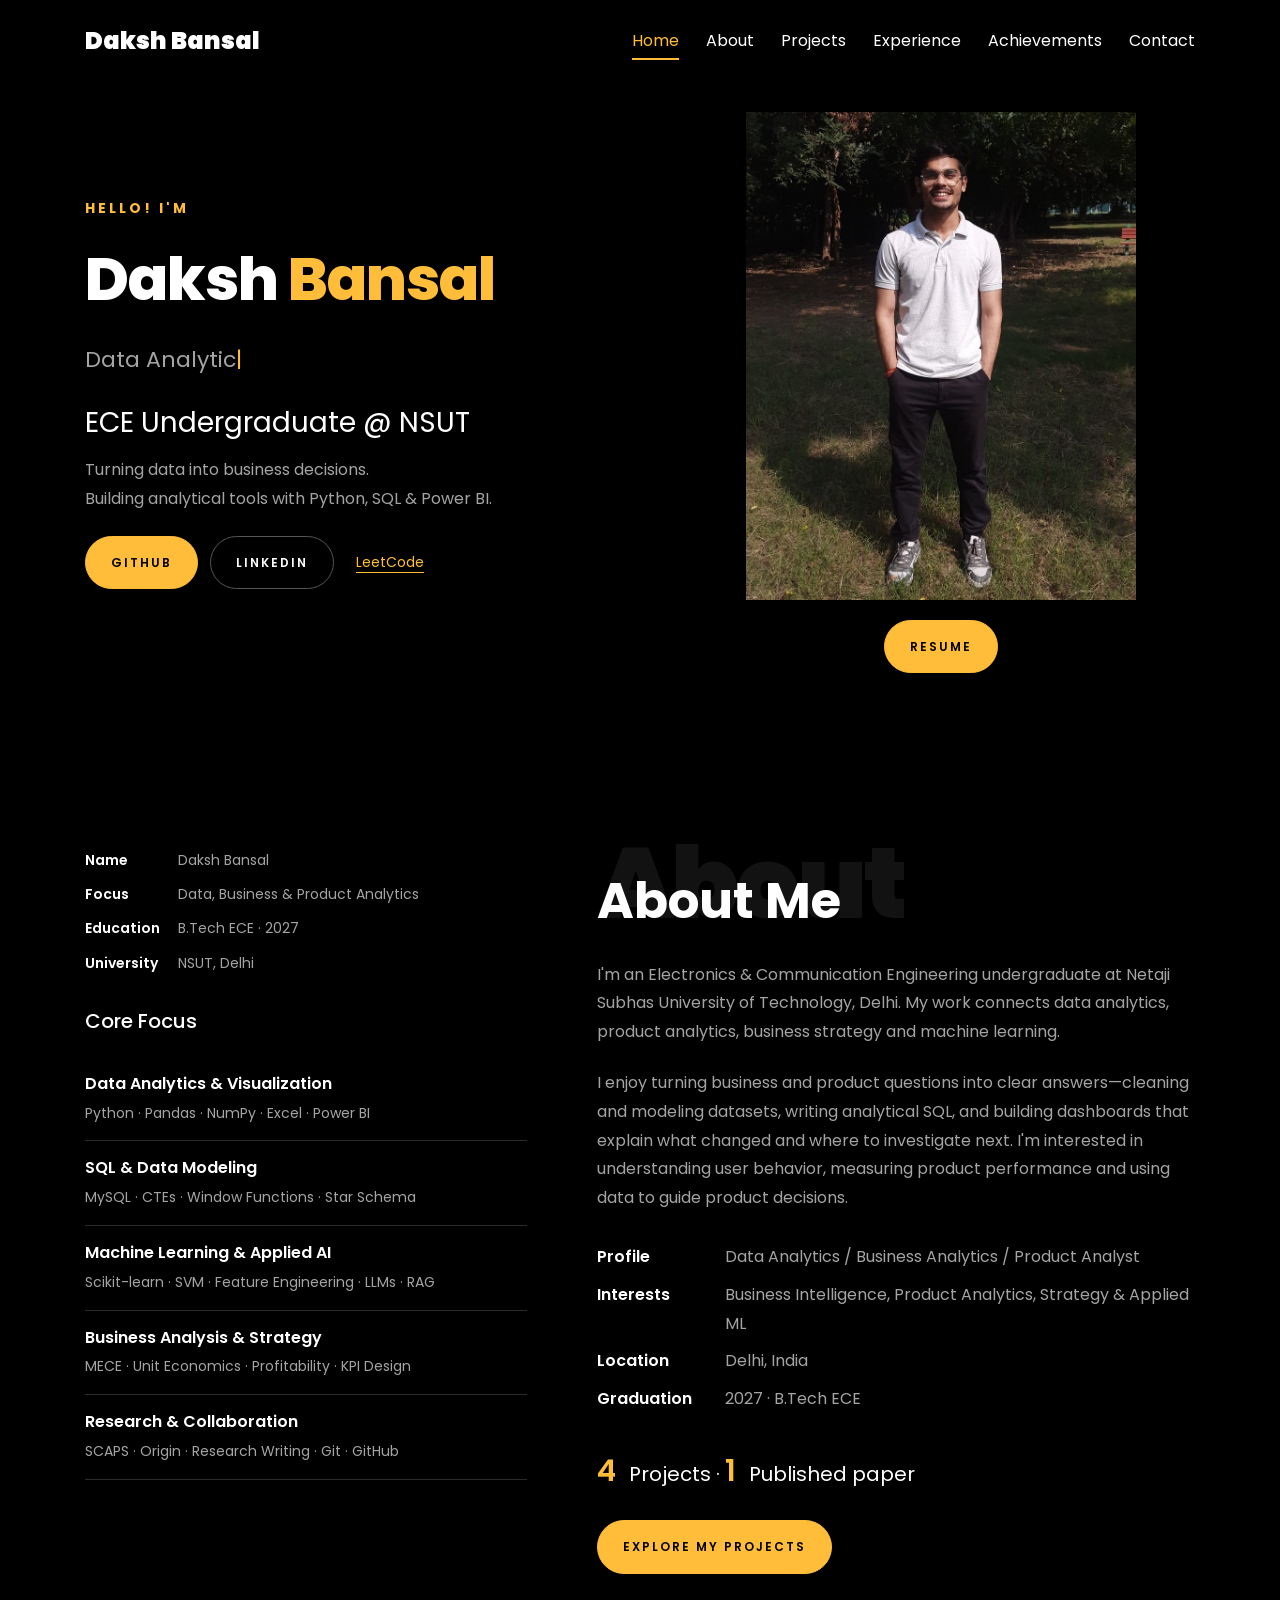
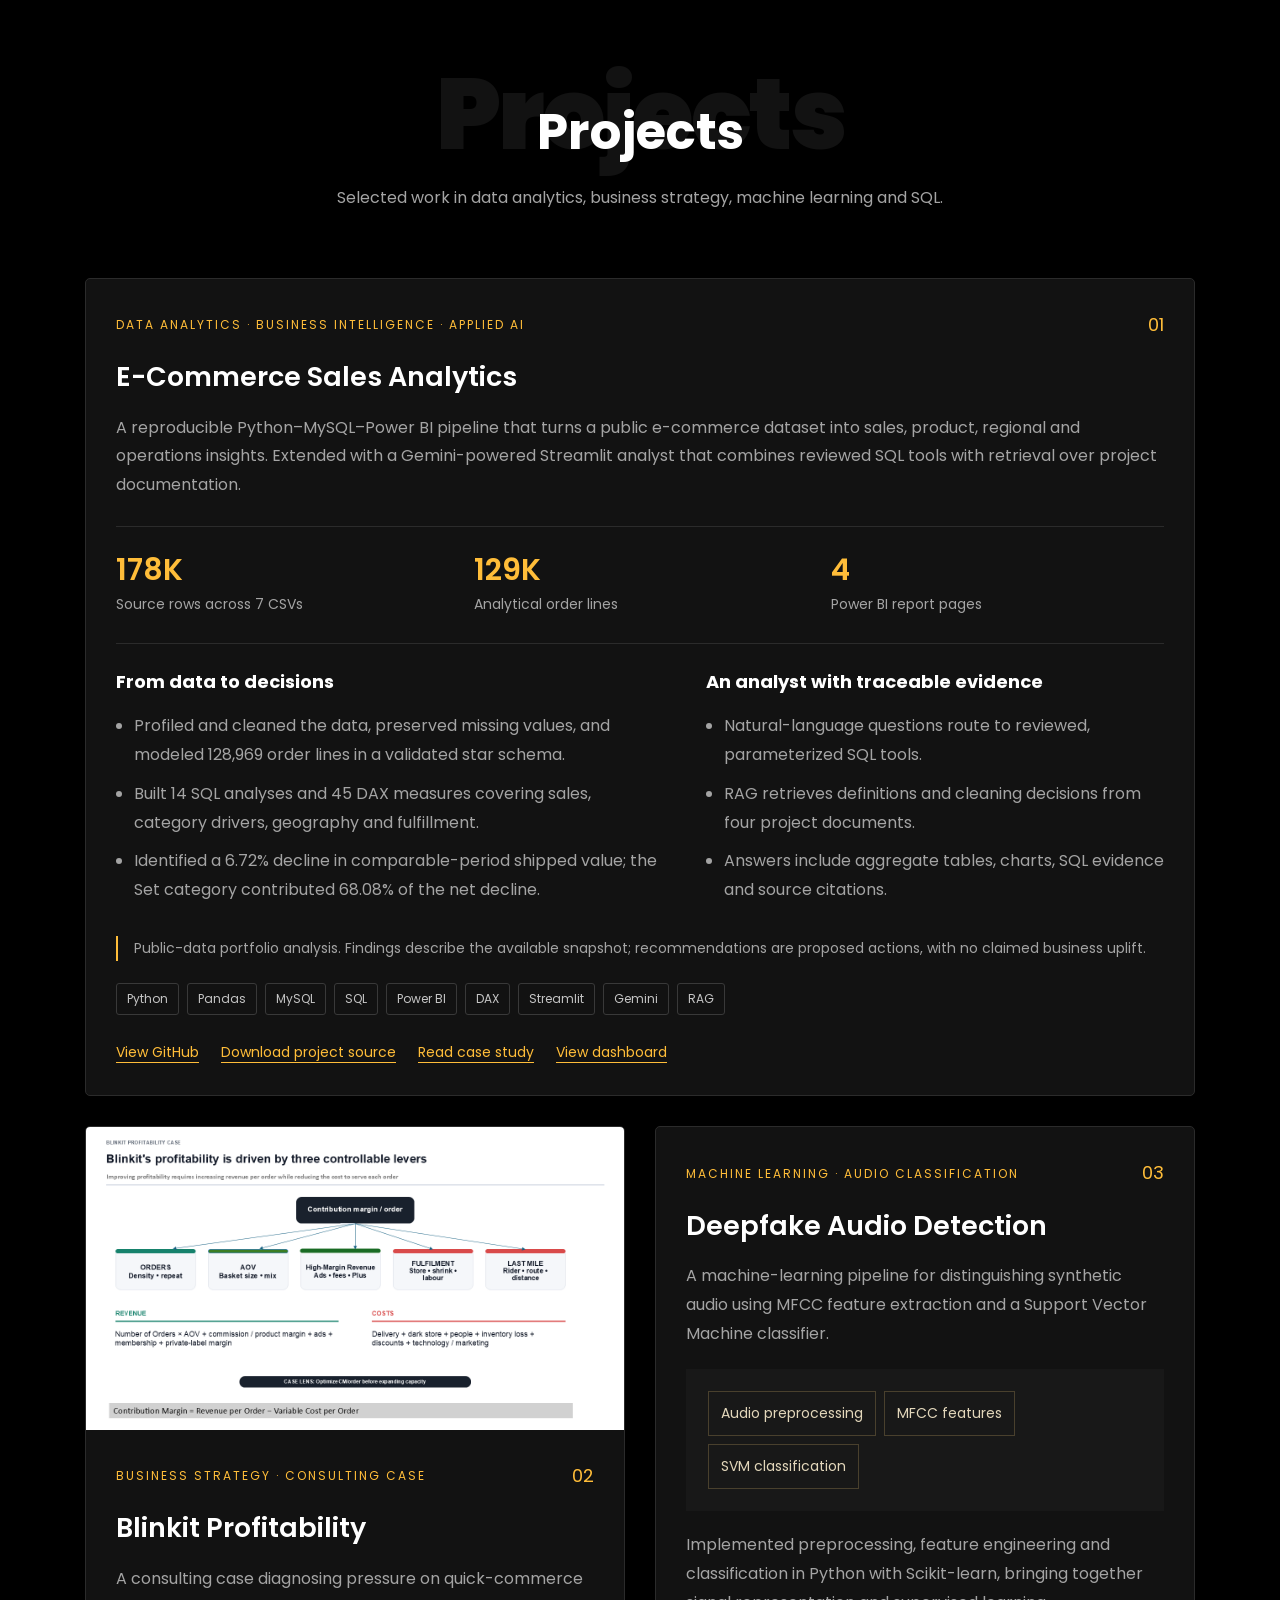
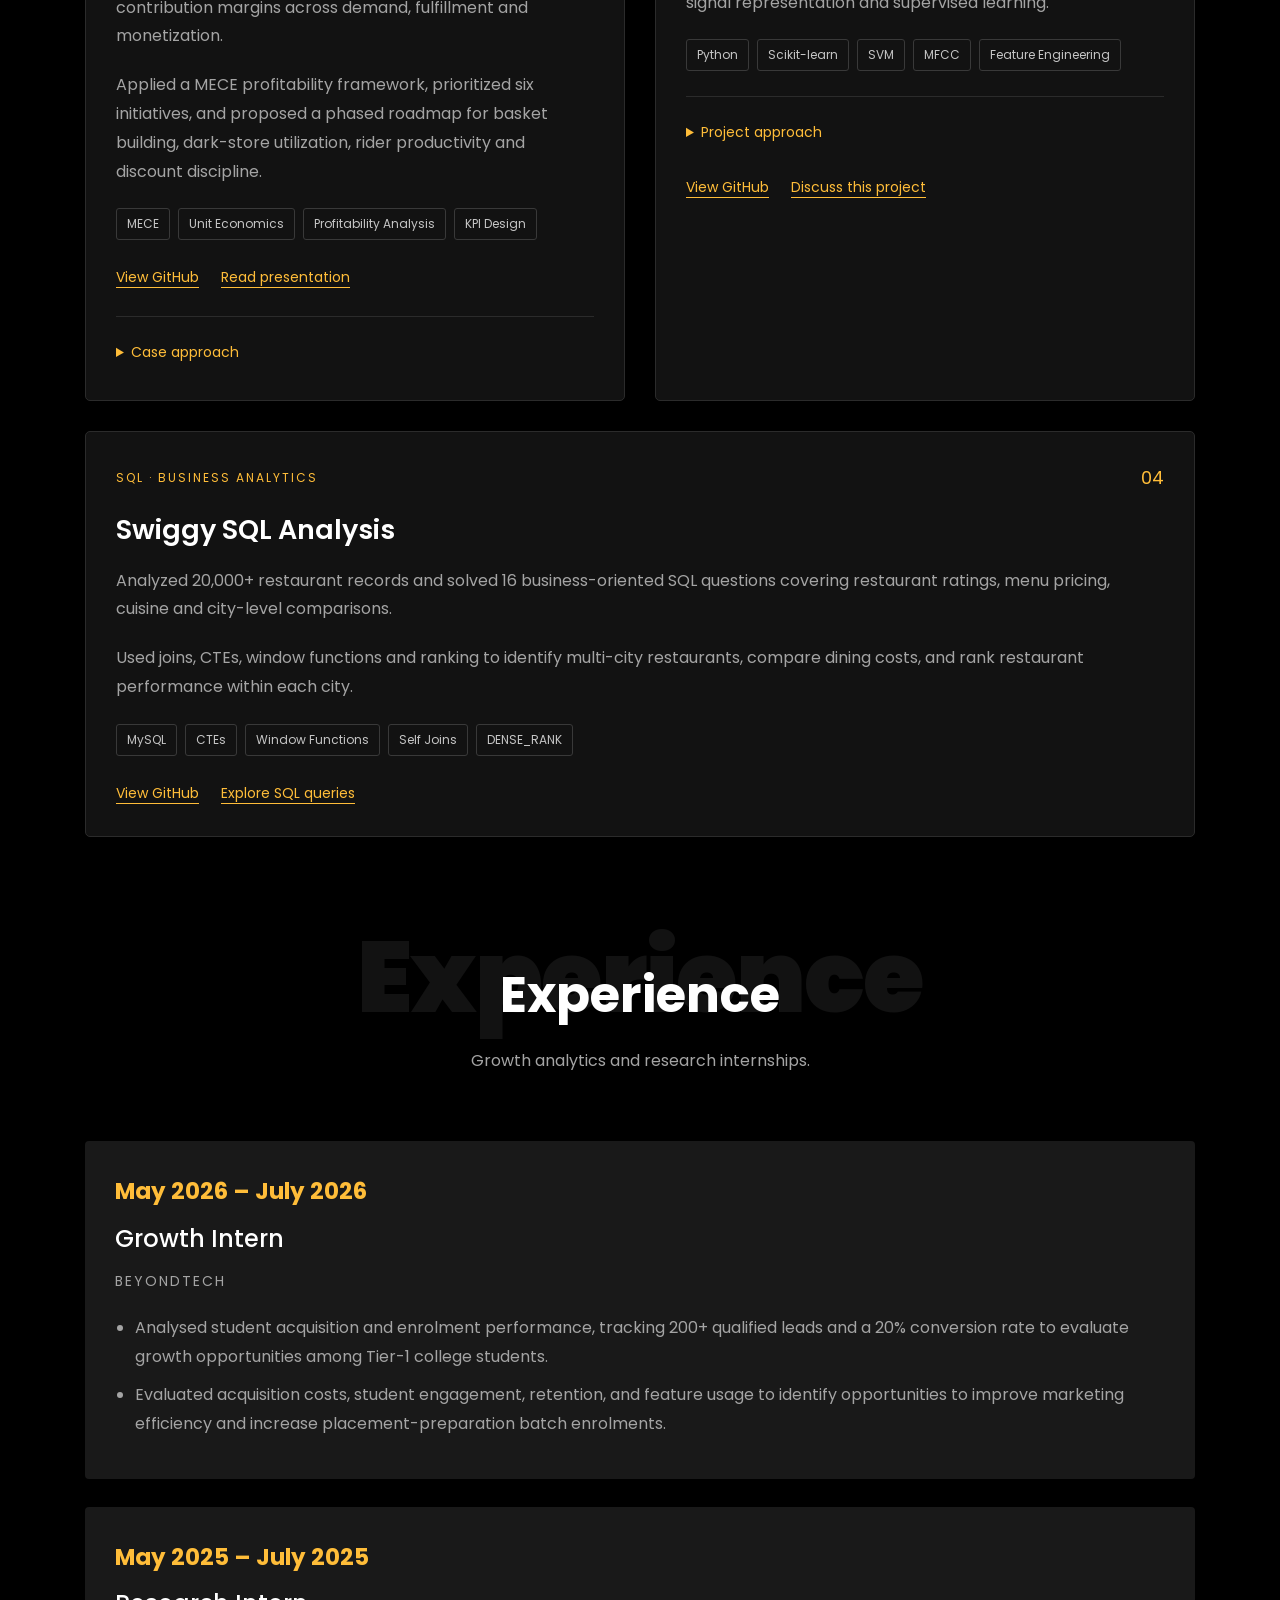
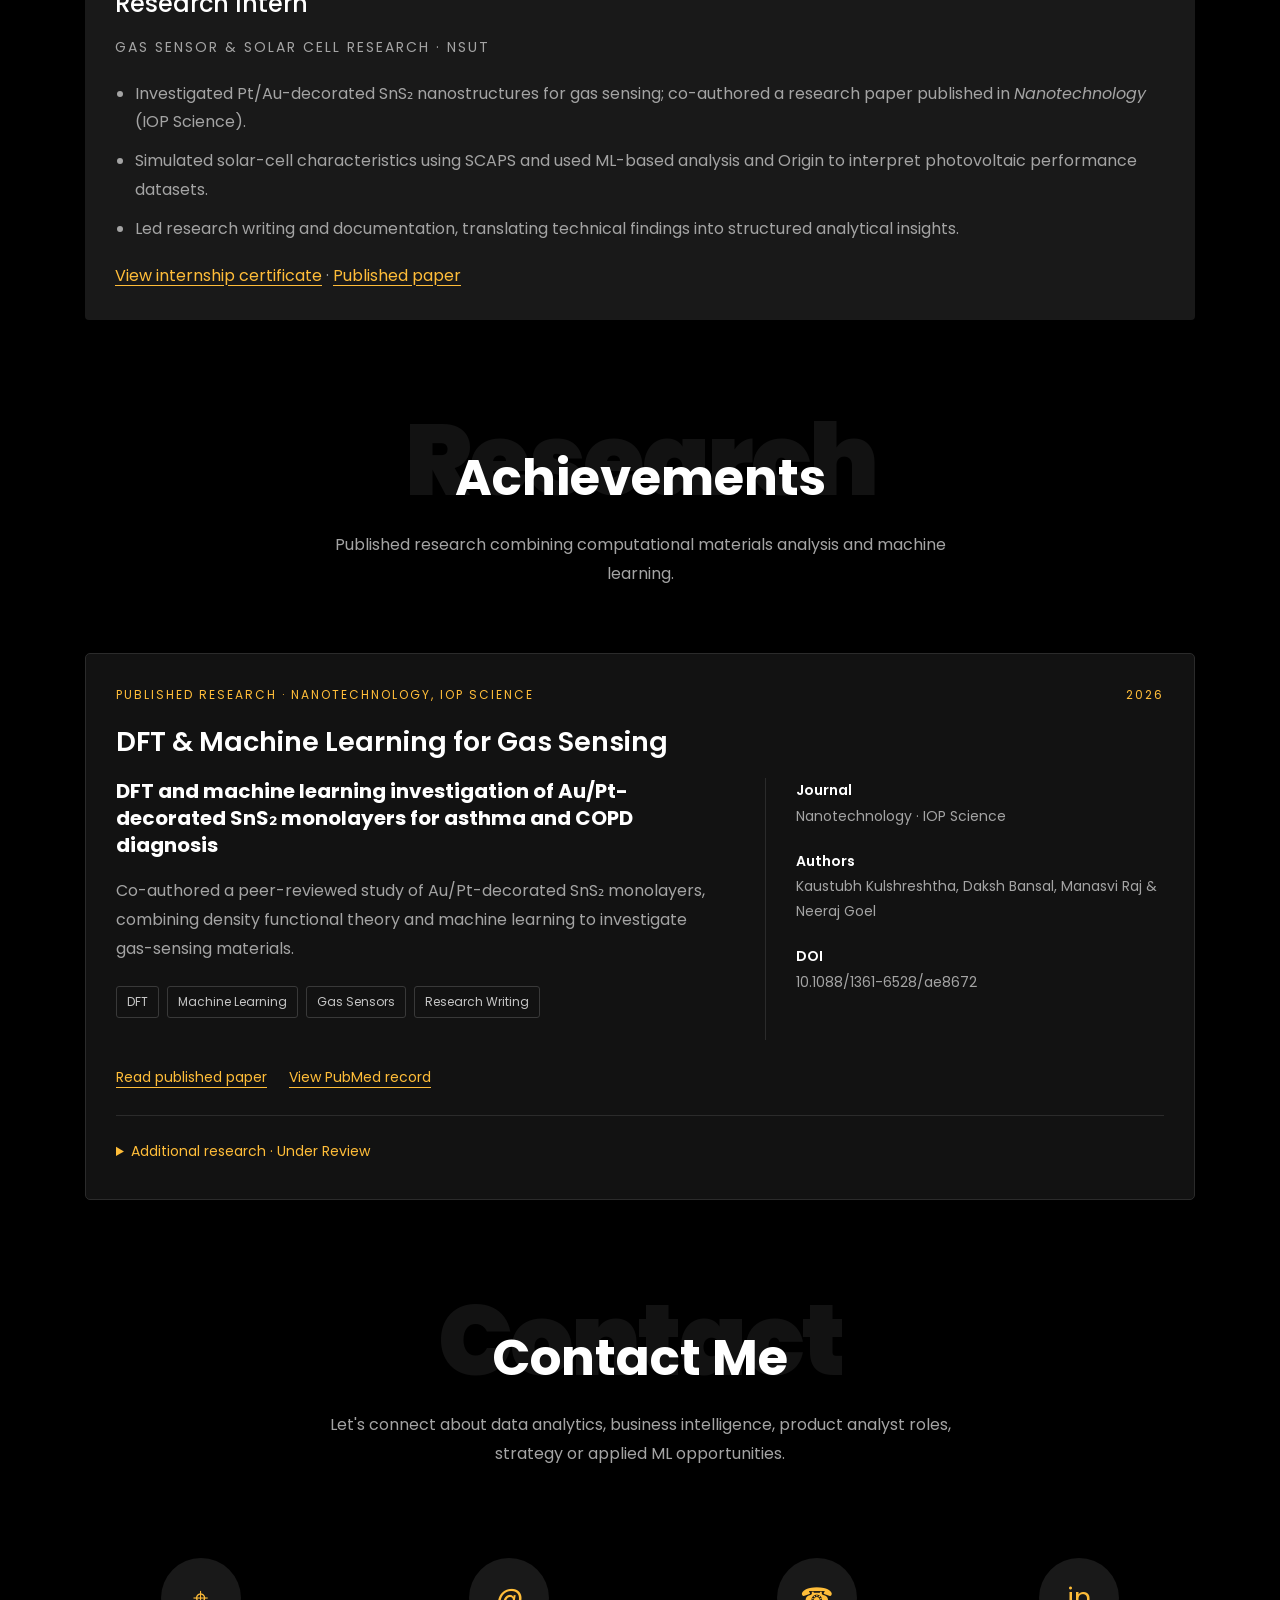
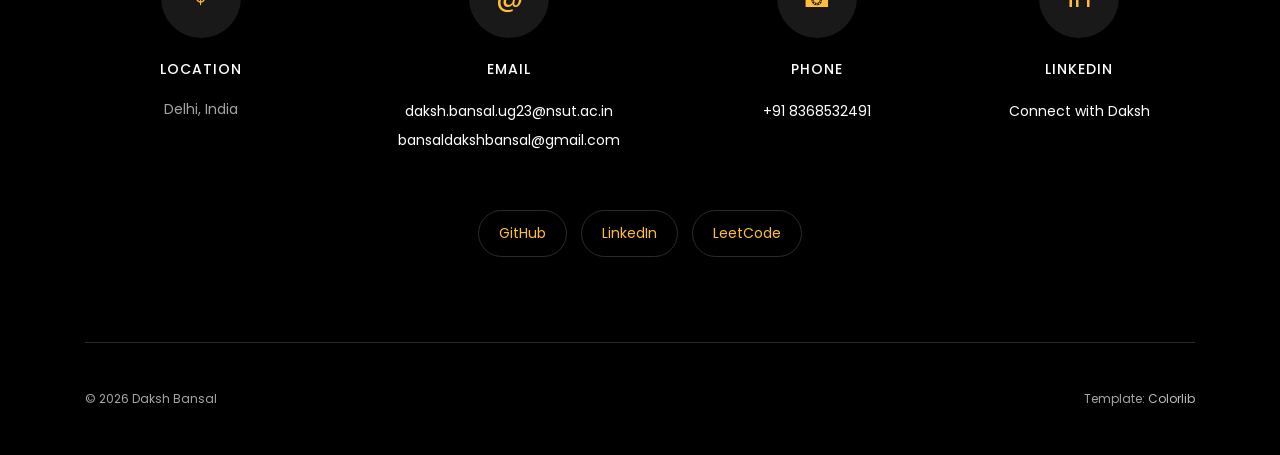
==== commit a6fa4265: "Replace Resume section with Experience and open resume online from the hero photo" ====
--- a/index.html
+++ b/index.html
@@ -15,7 +15,7 @@
   <link rel="preconnect" href="https://fonts.googleapis.com">
   <link rel="preconnect" href="https://fonts.gstatic.com" crossorigin>
   <link href="https://fonts.googleapis.com/css2?family=Poppins:wght@400;500;600;700;800;900&display=swap" rel="stylesheet">
-  <link rel="stylesheet" href="styles.css?v=20261009-email">
+  <link rel="stylesheet" href="styles.css?v=20261016-experience">
   <script src="app.js" defer></script>
 </head>
 <body>
@@ -24,7 +24,7 @@
   <a class="brand" href="#home-section">Daksh Bansal</a>
   <button class="menu-toggle" aria-expanded="false" aria-controls="nav-links">Menu <span aria-hidden="true">☰</span></button>
   <div class="nav-links" id="nav-links">
-    <a class="active" href="#home-section">Home</a><a href="#about-section">About</a><a href="#project-section">Projects</a><a href="#resume-section">Resume</a><a href="#achievement-section">Achievements</a><a href="#contact-section">Contact</a>
+    <a class="active" href="#home-section">Home</a><a href="#about-section">About</a><a href="#project-section">Projects</a><a href="#experience-section">Experience</a><a href="#achievement-section">Achievements</a><a href="#contact-section">Contact</a>
   </div>
 </nav></header>
 <main id="main">
@@ -35,7 +35,7 @@
     <p class="hero-description">Turning data into business decisions.<br> Building analytical tools with Python, SQL &amp; Power BI.</p>
     <div class="actions"><a class="button primary" href="https://github.com/Daks5" target="_blank" rel="noopener noreferrer">GitHub</a><a class="button outline" href="https://www.linkedin.com/in/daksh-bansal-36666b278/" target="_blank" rel="noopener noreferrer">LinkedIn</a><a class="text-link" href="https://leetcode.com/u/daksh5055/" target="_blank" rel="noopener noreferrer">LeetCode</a></div>
   </div>
-  <div class="hero-portrait"><img src="assets/daksh-bansal.jpeg" width="901" height="1038" alt="Daksh Bansal standing outdoors" fetchpriority="high"></div>
+  <div class="hero-portrait"><img src="assets/daksh-bansal.jpeg" width="901" height="1038" alt="Daksh Bansal standing outdoors" fetchpriority="high"><a class="button primary" href="https://drive.google.com/file/d/1m9gqxL7ONmsl9DMOSqd8U5X-cJEgQ3Us/view?usp=sharing" target="_blank" rel="noopener noreferrer" title="View resume online">Resume</a></div>
 </section>
 <section class="section container" id="about-section" aria-labelledby="about-title">
   <div class="about-grid">
@@ -79,9 +79,8 @@
     <article class="project-card wide" id="swiggy-project"><div class="project-content"><div class="project-meta"><span>SQL · Business Analytics</span><span class="number">04</span></div><h3>Swiggy SQL Analysis</h3><p>Analyzed 20,000+ restaurant records and solved 16 business-oriented SQL questions covering restaurant ratings, menu pricing, cuisine and city-level comparisons.</p><p>Used joins, CTEs, window functions and ranking to identify multi-city restaurants, compare dining costs, and rank restaurant performance within each city.</p><div class="tech-stack"><span>MySQL</span><span>CTEs</span><span>Window Functions</span><span>Self Joins</span><span>DENSE_RANK</span></div><div class="project-links"><a href="https://github.com/Daks5/Swiggy-SQL-Analysis" target="_blank" rel="noopener noreferrer">View GitHub</a><a href="https://github.com/Daks5/Swiggy-SQL-Analysis/blob/main/queries/Business_queries.sql" target="_blank" rel="noopener noreferrer">Explore SQL queries</a></div></div></article>
   </div>
 </section>
-<section class="section container" id="resume-section" aria-labelledby="resume-title">
-  <div class="section-heading"><span class="ghost" aria-hidden="true">Resume</span><h2 id="resume-title">Resume</h2><p>Growth analytics, research and leadership experience.</p><div class="center-actions"><a class="button primary" href="assets/Daksh-Bansal-Resume.docx" download>Download Resume · DOCX</a></div></div>
-  <h3 class="subsection-title">Experience</h3>
+<section class="section container" id="experience-section" aria-labelledby="experience-title">
+  <div class="section-heading"><span class="ghost" aria-hidden="true">Experience</span><h2 id="experience-title">Experience</h2><p>Growth analytics and research internships.</p></div>
   <div class="resume-grid">
     <article class="resume-card wide" id="growth-intern"><span class="date">May 2026 – July 2026</span><h3>Growth Intern</h3><span class="position">BeyondTech</span>
       <ul><li>Analysed student acquisition and enrolment performance, tracking 200+ qualified leads and a 20% conversion rate to evaluate growth opportunities among Tier-1 college students.</li><li>Evaluated acquisition costs, student engagement, retention, and feature usage to identify opportunities to improve marketing efficiency and increase placement-preparation batch enrolments.</li></ul>
@@ -91,18 +90,6 @@
       <p><a href="https://drive.google.com/file/d/16wXRYMRkcN787e_S3yydGKHLejYcrH81/view?usp=sharing" target="_blank" rel="noopener noreferrer">View internship certificate</a> <span aria-hidden="true">·</span> <a href="https://iopscience.iop.org/article/10.1088/1361-6528/ae8672" target="_blank" rel="noopener noreferrer">Published paper</a></p>
     </article>
   </div>
-  <h3 class="subsection-title">Education</h3>
-  <div class="resume-grid">
-    <article class="resume-card wide"><span class="date">2023 – 2027</span><h3>B.Tech · Electronics &amp; Communication Engineering</h3><span class="position">Netaji Subhas University of Technology, Delhi</span><p>Expected graduation: 2027 · CGPA: 6.49</p></article>
-    <article class="resume-card"><span class="date">2023</span><h3>Class XII · CBSE</h3><span class="position">SLS DAV Public School, New Delhi</span><p>81.4%</p></article>
-    <article class="resume-card"><span class="date">2021</span><h3>Class X · CBSE</h3><span class="position">SLS DAV Public School, New Delhi</span><p>90.0%</p></article>
-  </div>
-  <h3 class="subsection-title">Leadership</h3>
-  <div class="resume-grid">
-    <article class="resume-card"><span class="date">2025</span><h3>Logistics Head</h3><span class="position">Moksha Annual Fest · NSUT</span><p>Coordinated vendors, security and administration for a festival with approximately 10,000 attendees. Led 50+ volunteers across venue zones and resolved operational challenges on the ground.</p></article>
-    <article class="resume-card"><span class="date">August 2025 – Present</span><h3>Joint Secretary</h3><span class="position">Subhasha · The Literature Society, NSUT</span><p>Oversee literary events, coordination and society budgeting. Previously served on the Executive Committee (August 2024 – June 2025), mentoring first-year recruits and reviewing team deliverables.</p></article>
-  </div>
-  <div class="center-actions"><a class="button outline" href="https://www.linkedin.com/in/daksh-bansal-36666b278/" target="_blank" rel="noopener noreferrer">View LinkedIn</a></div>
 </section>
 <section class="section container" id="achievement-section" aria-labelledby="achievements-title">
   <div class="section-heading"><span class="ghost" aria-hidden="true">Research</span><h2 id="achievements-title">Achievements</h2><p>Published research combining computational materials analysis and machine learning.</p></div>
--- a/styles.css
+++ b/styles.css
@@ -1,12 +1,14 @@
-:root{--gold:#ffbd39;--bg:#000;--card:#191919;--muted:#a4a4a4;--line:#2b2b2b;--white:#fff;color-scheme:dark}
-*{box-sizing:border-box}html{scroll-behavior:smooth;scroll-padding-top:100px}body{margin:0;background:var(--bg);color:var(--white);font-family:'Poppins',Arial,sans-serif;font-size:16px;line-height:1.8}a{color:inherit;text-decoration:none}button{font:inherit}img{display:block;max-width:100%;height:auto}p{margin:0 0 22px;color:var(--muted)}h1,h2,h3,h4{line-height:1.35;margin:0 0 18px}h2{font-size:32px;font-weight:600}h3{font-size:24px;font-weight:500}strong{font-weight:600}.container{width:min(1110px,calc(100% - 48px));margin:auto}.site-header{position:sticky;top:0;z-index:10;background:rgba(0,0,0,.96)}.nav{min-height:82px;display:flex;align-items:center;justify-content:space-between;gap:30px}.brand{font-size:24px;font-weight:900}.nav-links{display:flex;gap:38px}.nav-links a{position:relative;padding:18px 0;font-size:16px}.nav-links a:after{content:'';position:absolute;left:0;bottom:13px;height:2px;width:0;background:var(--gold);transition:width .2s}.nav-links a:hover,.nav-links .active{color:var(--gold)}.nav-links a:hover:after,.nav-links .active:after{width:100%}.menu-toggle{display:none;background:none;border:0;color:#ddd;padding:10px 0}.skip{position:fixed;top:-80px;left:12px;background:var(--gold);color:#000;padding:12px;z-index:100}.skip:focus{top:12px}a:focus-visible,button:focus-visible,summary:focus-visible{outline:3px solid var(--gold);outline-offset:5px}
-.hero{display:grid;grid-template-columns:1.1fr 1fr;gap:45px;align-items:center;min-height:650px;padding-top:30px;padding-bottom:75px}.eyebrow{color:var(--gold);font-size:14px;letter-spacing:3px;text-transform:uppercase;font-weight:700;margin-bottom:22px}.hero h1{font-size:60px;font-weight:800;line-height:1.2;letter-spacing:-1px;margin-bottom:25px}.hero h1 span{color:var(--gold)}.role{font-size:22px;min-height:40px;margin-bottom:24px}.cursor{color:var(--gold);animation:blink 1s step-end infinite}.hero h2{font-size:28px;font-weight:400;margin-bottom:14px}.hero-description{font-size:16px}.actions{display:flex;align-items:center;flex-wrap:wrap;gap:12px}.button{display:inline-flex;justify-content:center;align-items:center;min-height:52px;padding:15px 25px;border-radius:30px;border:1px solid #555;font-size:12px;font-weight:600;text-transform:uppercase;letter-spacing:2px;transition:background .2s,color .2s,transform .2s}.button:hover{transform:translateY(-2px)}.button.primary{background:var(--gold);border-color:var(--gold);color:#000}.button.primary:hover{background:#ffd275}.button.outline:hover{background:#fff;color:#000;border-color:#fff}.text-link{font-size:14px;color:var(--gold);text-decoration:underline;text-underline-offset:5px;padding:10px}.hero-work{display:block;background:#131313;border:1px solid var(--line);padding:24px;transition:border-color .2s}.hero-work:hover{border-color:var(--gold)}.hero-work-top{display:flex;justify-content:space-between;align-items:center;gap:12px;margin-bottom:20px}.hero-work-top .eyebrow{margin:0;font-size:12px;letter-spacing:2px}.small-label{font-size:12px;color:var(--muted)}.hero-dashboard{margin:0 -24px;background:#0c1420}.hero-dashboard img{width:100%;height:auto}.hero-work-caption{padding-top:23px}.hero-work-caption h3{font-weight:600;margin-bottom:2px}.hero-work-caption p{font-size:14px}.mini-stats{display:grid;grid-template-columns:repeat(3,1fr);gap:15px;border-top:1px solid var(--line);padding-top:15px}.mini-stats span{font-size:12px;color:var(--muted)}.mini-stats strong{display:block;color:var(--gold);font-size:24px;line-height:1.4}
-.section{padding:100px 0 25px}.section-heading{position:relative;text-align:center;margin-bottom:65px;isolation:isolate}.section-heading .ghost{position:absolute;left:0;right:0;top:-35px;font-size:100px;font-weight:900;line-height:1;letter-spacing:-3px;color:#121212;z-index:-1;pointer-events:none}.section-heading h2{font-size:50px;font-weight:700;margin-bottom:18px}.section-heading p{max-width:680px;margin:0 auto}.about-grid{display:grid;grid-template-columns:.85fr 1.15fr;gap:70px}.profile-facts{display:block;margin-bottom:32px}.monogram{width:110px;height:110px;flex-shrink:0;background:#191919;display:grid;place-items:center;border:1px solid #3a3a3a;font-size:40px;font-weight:700;color:var(--gold)}.facts{display:grid;grid-template-columns:auto 1fr;gap:9px 18px;font-size:14px;margin:0}.facts dt{color:#fff;font-weight:600}.facts dd{margin:0;color:var(--muted)}.core-label{font-size:20px;margin-bottom:22px}.skill-row{border-bottom:1px solid var(--line);padding:13px 0}.skill-row strong{display:block;font-size:16px;color:#fff}.skill-row span{font-size:14px;color:var(--muted)}.about-copy .section-heading{text-align:left;margin-top:20px;margin-bottom:25px}.about-copy .section-heading .ghost{right:auto}.about-copy p{margin-bottom:22px}.detail-facts{margin:30px 0;font-size:16px;grid-template-columns:110px 1fr}.count{font-size:20px;color:#fff}.count strong{font-size:30px;color:var(--gold);margin-right:8px}.subsection-title{font-size:30px;text-align:center;margin:52px 0 30px;font-weight:400;padding-bottom:14px;border-bottom:1px solid #76591c}.resume-grid{display:grid;grid-template-columns:1fr 1fr;gap:28px}.resume-card{background:var(--card);padding:30px;border-radius:4px}.date{font-size:23px;font-weight:700;color:var(--gold);display:block;margin-bottom:10px}.position{font-size:14px;text-transform:uppercase;letter-spacing:2px;color:var(--muted)}.resume-card h3{margin-bottom:12px}.resume-card p{margin-top:18px;margin-bottom:0}.resume-card ul{color:var(--muted);padding-left:20px;margin:18px 0 0}.resume-card li{margin:10px 0}.resume-card a,.inline-link{color:var(--gold);text-decoration:underline;text-underline-offset:4px}.wide{grid-column:1 / -1}.school-grid{display:grid;grid-template-columns:1fr 1fr;gap:28px}.school-grid h3{font-size:22px}.center-actions{display:flex;flex-wrap:wrap;justify-content:center;gap:14px;margin-top:40px}
-.project-grid{display:grid;grid-template-columns:1fr 1fr;gap:30px}.project-card{border:1px solid var(--line);background:#121212;overflow:hidden;border-radius:5px;min-width:0}.project-card.featured{grid-column:1 / -1}.project-image{position:relative;background:#0b1017}.project-image img{width:100%;aspect-ratio:16/9;object-fit:contain}.project-card.featured .project-image img{aspect-ratio:auto;max-height:620px}.project-content{padding:30px}.project-meta{display:flex;justify-content:space-between;align-items:center;gap:15px;margin-bottom:18px;font-size:12px;text-transform:uppercase;letter-spacing:2px;color:var(--gold)}.project-meta .number{font-size:18px;letter-spacing:0}.project-content h3{font-size:27px;font-weight:600}.project-content p{margin-bottom:20px}.badge{position:absolute;top:18px;left:18px;background:var(--gold);color:#000;padding:5px 13px;font-size:12px;font-weight:600;letter-spacing:1px;border-radius:3px}.tech-stack{display:flex;flex-wrap:wrap;gap:8px;margin:22px 0}.tech-stack span{font-size:12px;line-height:1.5;padding:6px 10px;border:1px solid #393939;border-radius:3px;color:#c5c5c5}.project-links{display:flex;gap:22px;flex-wrap:wrap;align-items:center;margin-top:25px}.project-links a{font-size:14px;color:var(--gold);text-decoration:underline;text-underline-offset:5px}.project-links button{background:none;border:0;color:var(--gold);padding:0;font-size:14px;text-decoration:underline;text-underline-offset:5px;cursor:pointer}.project-metrics{display:grid;grid-template-columns:repeat(3,1fr);gap:25px;margin:26px 0;padding:24px 0;border-top:1px solid var(--line);border-bottom:1px solid var(--line)}.project-metrics strong{font-size:30px;color:var(--gold);display:block;line-height:1.3}.project-metrics span{font-size:14px;color:var(--muted)}.project-split{display:grid;grid-template-columns:1.2fr 1fr;gap:40px}.project-split h4{font-size:18px}.project-split ul{color:var(--muted);padding-left:18px;margin-top:10px}.project-split li{margin:10px 0}.evidence-note{font-size:14px;border-left:2px solid var(--gold);padding-left:16px;margin-top:15px}.project-card.research{grid-column:1/-1}.research h3{max-width:800px}.research-details{display:grid;grid-template-columns:1.5fr 1fr;gap:50px}.paper-info{border-left:1px solid var(--line);padding-left:30px;color:var(--muted);font-size:14px}.paper-info strong{color:#fff;display:block}.ml-pipeline{display:flex;flex-wrap:wrap;gap:8px;padding:22px;background:#181818;margin-bottom:20px}.ml-pipeline span{font-size:14px;padding:9px 12px;border:1px solid #49402d;color:#e3d7bb}.paper-title{font-size:20px!important}.details{margin-top:25px;border-top:1px solid var(--line);padding-top:18px}.details summary{cursor:pointer;font-size:14px;color:var(--gold);padding:5px 0}.details p{font-size:14px;margin-top:15px}.details-gallery{display:grid;grid-template-columns:1fr 1fr;gap:16px;margin-top:20px}.details-gallery figure{margin:0}.details-gallery figcaption{font-size:12px;color:var(--muted);margin-top:8px}.details-gallery button{display:block;border:1px solid var(--line);padding:0;cursor:zoom-in;background:none;width:100%}.details-gallery img{width:100%}
-.contact-grid{display:grid;grid-template-columns:minmax(0,1fr) minmax(300px,1.4fr) minmax(0,1fr) minmax(0,1fr);gap:30px;text-align:center}.contact-item{padding:25px 10px}.contact-icon{width:80px;height:80px;border-radius:50%;background:#191919;display:grid;place-items:center;margin:0 auto 22px;color:var(--gold);font-size:27px}.contact-item h3{font-size:14px;letter-spacing:1px;text-transform:uppercase}.contact-item p,.contact-item a{font-size:14px;overflow-wrap:anywhere}.contact-item a[href^="mailto:"]{display:inline-block;white-space:nowrap;overflow-wrap:normal}.contact-item a:hover{color:var(--gold)}.contact-social{display:flex;justify-content:center;gap:14px;margin:30px 0 60px;flex-wrap:wrap}.contact-social a{padding:10px 20px;border:1px solid var(--line);border-radius:30px;color:var(--gold);font-size:14px}.footer{display:flex;justify-content:space-between;gap:20px;text-align:center;padding-top:45px;padding-bottom:45px;border-top:1px solid var(--line)}.footer p{font-size:12px;margin:0}.footer a{color:#bcbcbc}.lightbox{width:min(1200px,95vw);max-height:92vh;background:#111;color:#fff;border:1px solid #555;padding:15px}.lightbox::backdrop{background:rgba(0,0,0,.9)}.lightbox-close{display:block;margin:0 0 12px auto;padding:7px 15px;background:#222;color:#fff;border:1px solid #777;border-radius:4px;cursor:pointer}.lightbox img{width:100%;max-height:78vh;object-fit:contain}.lightbox p{margin:10px 0 0;font-size:14px;text-align:center}
-.nav-links{gap:27px}.hero-portrait{display:flex;justify-content:center;align-items:center}.hero-portrait img{width:min(100%,390px);aspect-ratio:4/5;object-fit:cover;object-position:center 35%}.profile-photo{width:110px;height:110px;flex-shrink:0;object-fit:cover;object-position:center 20%;border-radius:3px}
-@keyframes blink{50%{opacity:0}}@media(min-width:1400px){.hero{min-height:720px}}
-@media(max-width:1000px){.contact-grid{grid-template-columns:repeat(2,minmax(0,1fr))}.nav-links{gap:24px}.hero{gap:25px}.hero h1{font-size:50px}.hero h2{font-size:23px}.about-grid{gap:40px}.profile-facts{gap:14px}.monogram{width:85px;height:100px}.hero-work{padding:20px}.hero-dashboard{margin:0 -20px}.section-heading .ghost{font-size:85px}.section-heading h2{font-size:42px}}
-@media(max-width:760px){html{scroll-padding-top:80px}.container{width:calc(100% - 36px)}.nav{min-height:74px;flex-wrap:wrap;gap:0}.brand{font-size:22px}.menu-toggle{display:block}.nav-links{display:none;width:100%;padding:6px 0 20px;gap:0}.nav-links.open{display:flex;flex-direction:column}.nav-links a{padding:9px 0}.nav-links a:after{bottom:6px;max-width:110px}.hero{grid-template-columns:1fr;gap:35px;padding-top:65px;padding-bottom:50px;min-height:auto}.hero h1{font-size:clamp(40px,9vw,58px)}.hero h2{font-size:24px}.hero-work{margin-top:10px}.hero-copy{padding:0 2px}.role{font-size:20px}.hero-work-top .small-label{font-size:12px}.section{padding-top:90px}.about-grid,.resume-grid,.school-grid,.project-grid,.project-split,.research-details{grid-template-columns:1fr;gap:28px}.section-heading .ghost{font-size:62px;letter-spacing:-2px;top:-19px}.section-heading h2{font-size:36px}.section-heading{margin-bottom:40px}.about-copy .section-heading{margin-top:30px}.profile-facts{gap:20px}.monogram{width:105px;height:105px}.detail-facts{grid-template-columns:90px 1fr;gap:12px;font-size:14px}.resume-card{padding:25px}.project-content{padding:24px}.project-content h3{font-size:24px}.project-metrics{gap:14px}.project-metrics strong{font-size:25px}.project-metrics span{font-size:12px}.project-split{gap:12px}.paper-info{border-left:0;border-top:1px solid var(--line);padding:20px 0 0}.contact-grid{grid-template-columns:1fr;gap:0}.contact-item{padding:18px 0}.contact-icon{width:65px;height:65px;margin-bottom:16px}.contact-social{margin-bottom:45px}.footer{flex-direction:column;gap:10px;padding-top:30px;padding-bottom:30px}.subsection-title{font-size:27px;margin-top:45px}.details-gallery{grid-template-columns:1fr}.button{padding:14px 20px}.hero-description br{display:none}}
-@media(prefers-reduced-motion:reduce){html{scroll-behavior:auto}*,*:before,*:after{animation:none!important;transition:none!important}}
+:root{--gold:#ffbd39;--bg:#000;--card:#191919;--muted:#a4a4a4;--line:#2b2b2b;--white:#fff;color-scheme:dark}
+*{box-sizing:border-box}html{scroll-behavior:smooth;scroll-padding-top:100px}body{margin:0;background:var(--bg);color:var(--white);font-family:'Poppins',Arial,sans-serif;font-size:16px;line-height:1.8}a{color:inherit;text-decoration:none}button{font:inherit}img{display:block;max-width:100%;height:auto}p{margin:0 0 22px;color:var(--muted)}h1,h2,h3,h4{line-height:1.35;margin:0 0 18px}h2{font-size:32px;font-weight:600}h3{font-size:24px;font-weight:500}strong{font-weight:600}.container{width:min(1110px,calc(100% - 48px));margin:auto}.site-header{position:sticky;top:0;z-index:10;background:rgba(0,0,0,.96)}.nav{min-height:82px;display:flex;align-items:center;justify-content:space-between;gap:30px}.brand{font-size:24px;font-weight:900}.nav-links{display:flex;gap:38px}.nav-links a{position:relative;padding:18px 0;font-size:16px}.nav-links a:after{content:'';position:absolute;left:0;bottom:13px;height:2px;width:0;background:var(--gold);transition:width .2s}.nav-links a:hover,.nav-links .active{color:var(--gold)}.nav-links a:hover:after,.nav-links .active:after{width:100%}.menu-toggle{display:none;background:none;border:0;color:#ddd;padding:10px 0}.skip{position:fixed;top:-80px;left:12px;background:var(--gold);color:#000;padding:12px;z-index:100}.skip:focus{top:12px}a:focus-visible,button:focus-visible,summary:focus-visible{outline:3px solid var(--gold);outline-offset:5px}
+.hero{display:grid;grid-template-columns:1.1fr 1fr;gap:45px;align-items:center;min-height:650px;padding-top:30px;padding-bottom:75px}.eyebrow{color:var(--gold);font-size:14px;letter-spacing:3px;text-transform:uppercase;font-weight:700;margin-bottom:22px}.hero h1{font-size:60px;font-weight:800;line-height:1.2;letter-spacing:-1px;margin-bottom:25px}.hero h1 span{color:var(--gold)}.role{font-size:22px;min-height:40px;margin-bottom:24px}.cursor{color:var(--gold);animation:blink 1s step-end infinite}.hero h2{font-size:28px;font-weight:400;margin-bottom:14px}.hero-description{font-size:16px}.actions{display:flex;align-items:center;flex-wrap:wrap;gap:12px}.button{display:inline-flex;justify-content:center;align-items:center;min-height:52px;padding:15px 25px;border-radius:30px;border:1px solid #555;font-size:12px;font-weight:600;text-transform:uppercase;letter-spacing:2px;transition:background .2s,color .2s,transform .2s}.button:hover{transform:translateY(-2px)}.button.primary{background:var(--gold);border-color:var(--gold);color:#000}.button.primary:hover{background:#ffd275}.button.outline:hover{background:#fff;color:#000;border-color:#fff}.text-link{font-size:14px;color:var(--gold);text-decoration:underline;text-underline-offset:5px;padding:10px}.hero-work{display:block;background:#131313;border:1px solid var(--line);padding:24px;transition:border-color .2s}.hero-work:hover{border-color:var(--gold)}.hero-work-top{display:flex;justify-content:space-between;align-items:center;gap:12px;margin-bottom:20px}.hero-work-top .eyebrow{margin:0;font-size:12px;letter-spacing:2px}.small-label{font-size:12px;color:var(--muted)}.hero-dashboard{margin:0 -24px;background:#0c1420}.hero-dashboard img{width:100%;height:auto}.hero-work-caption{padding-top:23px}.hero-work-caption h3{font-weight:600;margin-bottom:2px}.hero-work-caption p{font-size:14px}.mini-stats{display:grid;grid-template-columns:repeat(3,1fr);gap:15px;border-top:1px solid var(--line);padding-top:15px}.mini-stats span{font-size:12px;color:var(--muted)}.mini-stats strong{display:block;color:var(--gold);font-size:24px;line-height:1.4}
+.section{padding:100px 0 25px}.section-heading{position:relative;text-align:center;margin-bottom:65px;isolation:isolate}.section-heading .ghost{position:absolute;left:0;right:0;top:-35px;font-size:100px;font-weight:900;line-height:1;letter-spacing:-3px;color:#121212;z-index:-1;pointer-events:none}.section-heading h2{font-size:50px;font-weight:700;margin-bottom:18px}.section-heading p{max-width:680px;margin:0 auto}.about-grid{display:grid;grid-template-columns:.85fr 1.15fr;gap:70px}.profile-facts{display:block;margin-bottom:32px}.monogram{width:110px;height:110px;flex-shrink:0;background:#191919;display:grid;place-items:center;border:1px solid #3a3a3a;font-size:40px;font-weight:700;color:var(--gold)}.facts{display:grid;grid-template-columns:auto 1fr;gap:9px 18px;font-size:14px;margin:0}.facts dt{color:#fff;font-weight:600}.facts dd{margin:0;color:var(--muted)}.core-label{font-size:20px;margin-bottom:22px}.skill-row{border-bottom:1px solid var(--line);padding:13px 0}.skill-row strong{display:block;font-size:16px;color:#fff}.skill-row span{font-size:14px;color:var(--muted)}.about-copy .section-heading{text-align:left;margin-top:20px;margin-bottom:25px}.about-copy .section-heading .ghost{right:auto}.about-copy p{margin-bottom:22px}.detail-facts{margin:30px 0;font-size:16px;grid-template-columns:110px 1fr}.count{font-size:20px;color:#fff}.count strong{font-size:30px;color:var(--gold);margin-right:8px}.subsection-title{font-size:30px;text-align:center;margin:52px 0 30px;font-weight:400;padding-bottom:14px;border-bottom:1px solid #76591c}.resume-grid{display:grid;grid-template-columns:1fr 1fr;gap:28px}.resume-card{background:var(--card);padding:30px;border-radius:4px}.date{font-size:23px;font-weight:700;color:var(--gold);display:block;margin-bottom:10px}.position{font-size:14px;text-transform:uppercase;letter-spacing:2px;color:var(--muted)}.resume-card h3{margin-bottom:12px}.resume-card p{margin-top:18px;margin-bottom:0}.resume-card ul{color:var(--muted);padding-left:20px;margin:18px 0 0}.resume-card li{margin:10px 0}.resume-card a,.inline-link{color:var(--gold);text-decoration:underline;text-underline-offset:4px}.wide{grid-column:1 / -1}.school-grid{display:grid;grid-template-columns:1fr 1fr;gap:28px}.school-grid h3{font-size:22px}.center-actions{display:flex;flex-wrap:wrap;justify-content:center;gap:14px;margin-top:40px}
+.project-grid{display:grid;grid-template-columns:1fr 1fr;gap:30px}.project-card{border:1px solid var(--line);background:#121212;overflow:hidden;border-radius:5px;min-width:0}.project-card.featured{grid-column:1 / -1}.project-image{position:relative;background:#0b1017}.project-image img{width:100%;aspect-ratio:16/9;object-fit:contain}.project-card.featured .project-image img{aspect-ratio:auto;max-height:620px}.project-content{padding:30px}.project-meta{display:flex;justify-content:space-between;align-items:center;gap:15px;margin-bottom:18px;font-size:12px;text-transform:uppercase;letter-spacing:2px;color:var(--gold)}.project-meta .number{font-size:18px;letter-spacing:0}.project-content h3{font-size:27px;font-weight:600}.project-content p{margin-bottom:20px}.badge{position:absolute;top:18px;left:18px;background:var(--gold);color:#000;padding:5px 13px;font-size:12px;font-weight:600;letter-spacing:1px;border-radius:3px}.tech-stack{display:flex;flex-wrap:wrap;gap:8px;margin:22px 0}.tech-stack span{font-size:12px;line-height:1.5;padding:6px 10px;border:1px solid #393939;border-radius:3px;color:#c5c5c5}.project-links{display:flex;gap:22px;flex-wrap:wrap;align-items:center;margin-top:25px}.project-links a{font-size:14px;color:var(--gold);text-decoration:underline;text-underline-offset:5px}.project-links button{background:none;border:0;color:var(--gold);padding:0;font-size:14px;text-decoration:underline;text-underline-offset:5px;cursor:pointer}.project-metrics{display:grid;grid-template-columns:repeat(3,1fr);gap:25px;margin:26px 0;padding:24px 0;border-top:1px solid var(--line);border-bottom:1px solid var(--line)}.project-metrics strong{font-size:30px;color:var(--gold);display:block;line-height:1.3}.project-metrics span{font-size:14px;color:var(--muted)}.project-split{display:grid;grid-template-columns:1.2fr 1fr;gap:40px}.project-split h4{font-size:18px}.project-split ul{color:var(--muted);padding-left:18px;margin-top:10px}.project-split li{margin:10px 0}.evidence-note{font-size:14px;border-left:2px solid var(--gold);padding-left:16px;margin-top:15px}.project-card.research{grid-column:1/-1}.research h3{max-width:800px}.research-details{display:grid;grid-template-columns:1.5fr 1fr;gap:50px}.paper-info{border-left:1px solid var(--line);padding-left:30px;color:var(--muted);font-size:14px}.paper-info strong{color:#fff;display:block}.ml-pipeline{display:flex;flex-wrap:wrap;gap:8px;padding:22px;background:#181818;margin-bottom:20px}.ml-pipeline span{font-size:14px;padding:9px 12px;border:1px solid #49402d;color:#e3d7bb}.paper-title{font-size:20px!important}.details{margin-top:25px;border-top:1px solid var(--line);padding-top:18px}.details summary{cursor:pointer;font-size:14px;color:var(--gold);padding:5px 0}.details p{font-size:14px;margin-top:15px}.details-gallery{display:grid;grid-template-columns:1fr 1fr;gap:16px;margin-top:20px}.details-gallery figure{margin:0}.details-gallery figcaption{font-size:12px;color:var(--muted);margin-top:8px}.details-gallery button{display:block;border:1px solid var(--line);padding:0;cursor:zoom-in;background:none;width:100%}.details-gallery img{width:100%}
+.contact-grid{display:grid;grid-template-columns:minmax(0,1fr) minmax(300px,1.4fr) minmax(0,1fr) minmax(0,1fr);gap:30px;text-align:center}.contact-item{padding:25px 10px}.contact-icon{width:80px;height:80px;border-radius:50%;background:#191919;display:grid;place-items:center;margin:0 auto 22px;color:var(--gold);font-size:27px}.contact-item h3{font-size:14px;letter-spacing:1px;text-transform:uppercase}.contact-item p,.contact-item a{font-size:14px;overflow-wrap:anywhere}.contact-item a[href^="mailto:"]{display:inline-block;white-space:nowrap;overflow-wrap:normal}.contact-item a:hover{color:var(--gold)}.contact-social{display:flex;justify-content:center;gap:14px;margin:30px 0 60px;flex-wrap:wrap}.contact-social a{padding:10px 20px;border:1px solid var(--line);border-radius:30px;color:var(--gold);font-size:14px}.footer{display:flex;justify-content:space-between;gap:20px;text-align:center;padding-top:45px;padding-bottom:45px;border-top:1px solid var(--line)}.footer p{font-size:12px;margin:0}.footer a{color:#bcbcbc}.lightbox{width:min(1200px,95vw);max-height:92vh;background:#111;color:#fff;border:1px solid #555;padding:15px}.lightbox::backdrop{background:rgba(0,0,0,.9)}.lightbox-close{display:block;margin:0 0 12px auto;padding:7px 15px;background:#222;color:#fff;border:1px solid #777;border-radius:4px;cursor:pointer}.lightbox img{width:100%;max-height:78vh;object-fit:contain}.lightbox p{margin:10px 0 0;font-size:14px;text-align:center}
+.nav-links{gap:27px}.hero-portrait{display:flex;flex-direction:column;justify-content:center;align-items:center;gap:20px}.hero-portrait img{width:min(100%,390px);aspect-ratio:4/5;object-fit:cover;object-position:center 35%}.profile-photo{width:110px;height:110px;flex-shrink:0;object-fit:cover;object-position:center 20%;border-radius:3px}
+@keyframes blink{50%{opacity:0}}@media(min-width:1400px){.hero{min-height:720px}}
+@media(max-width:1000px){.contact-grid{grid-template-columns:repeat(2,minmax(0,1fr))}.nav-links{gap:24px}.hero{gap:25px}.hero h1{font-size:50px}.hero h2{font-size:23px}.about-grid{gap:40px}.profile-facts{gap:14px}.monogram{width:85px;height:100px}.hero-work{padding:20px}.hero-dashboard{margin:0 -20px}.section-heading .ghost{font-size:85px}.section-heading h2{font-size:42px}}
+@media(max-width:760px){html{scroll-padding-top:80px}.container{width:calc(100% - 36px)}.nav{min-height:74px;flex-wrap:wrap;gap:0}.brand{font-size:22px}.menu-toggle{display:block}.nav-links{display:none;width:100%;padding:6px 0 20px;gap:0}.nav-links.open{display:flex;flex-direction:column}.nav-links a{padding:9px 0}.nav-links a:after{bottom:6px;max-width:110px}.hero{grid-template-columns:1fr;gap:35px;padding-top:65px;padding-bottom:50px;min-height:auto}.hero h1{font-size:clamp(40px,9vw,58px)}.hero h2{font-size:24px}.hero-work{margin-top:10px}.hero-copy{padding:0 2px}.role{font-size:20px}.hero-work-top .small-label{font-size:12px}.section{padding-top:90px}.about-grid,.resume-grid,.school-grid,.project-grid,.project-split,.research-details{grid-template-columns:1fr;gap:28px}.section-heading .ghost{font-size:62px;letter-spacing:-2px;top:-19px}.section-heading h2{font-size:36px}.section-heading{margin-bottom:40px}.about-copy .section-heading{margin-top:30px}.profile-facts{gap:20px}.monogram{width:105px;height:105px}.detail-facts{grid-template-columns:90px 1fr;gap:12px;font-size:14px}.resume-card{padding:25px}.project-content{padding:24px}.project-content h3{font-size:24px}.project-metrics{gap:14px}.project-metrics strong{font-size:25px}.project-metrics span{font-size:12px}.project-split{gap:12px}.paper-info{border-left:0;border-top:1px solid var(--line);padding:20px 0 0}.contact-grid{grid-template-columns:1fr;gap:0}.contact-item{padding:18px 0}.contact-icon{width:65px;height:65px;margin-bottom:16px}.contact-social{margin-bottom:45px}.footer{flex-direction:column;gap:10px;padding-top:30px;padding-bottom:30px}.subsection-title{font-size:27px;margin-top:45px}.details-gallery{grid-template-columns:1fr}.button{padding:14px 20px}.hero-description br{display:none}}
+@media(prefers-reduced-motion:reduce){html{scroll-behavior:auto}*,*:before,*:after{animation:none!important;transition:none!important}}
 
+#experience-section .section-heading .ghost{font-size:clamp(46px,8vw,100px);letter-spacing:-2px}
+
